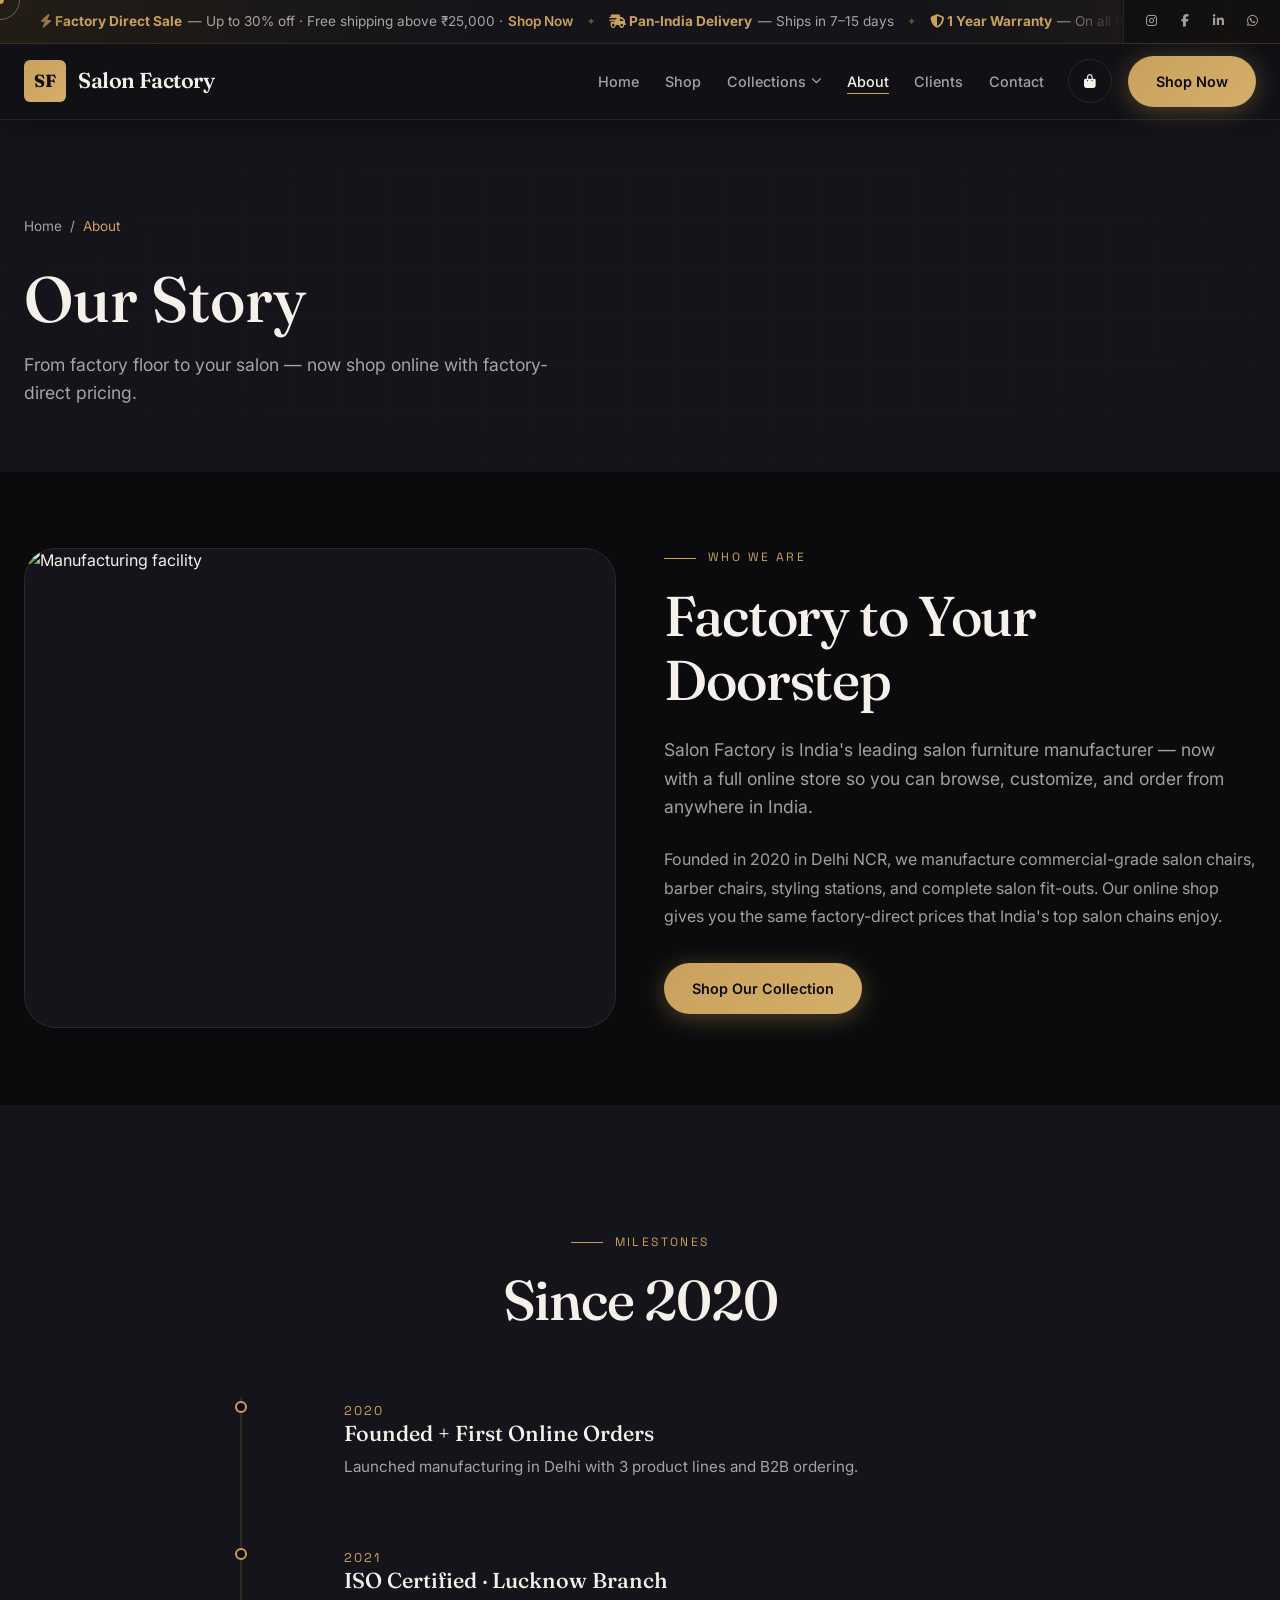
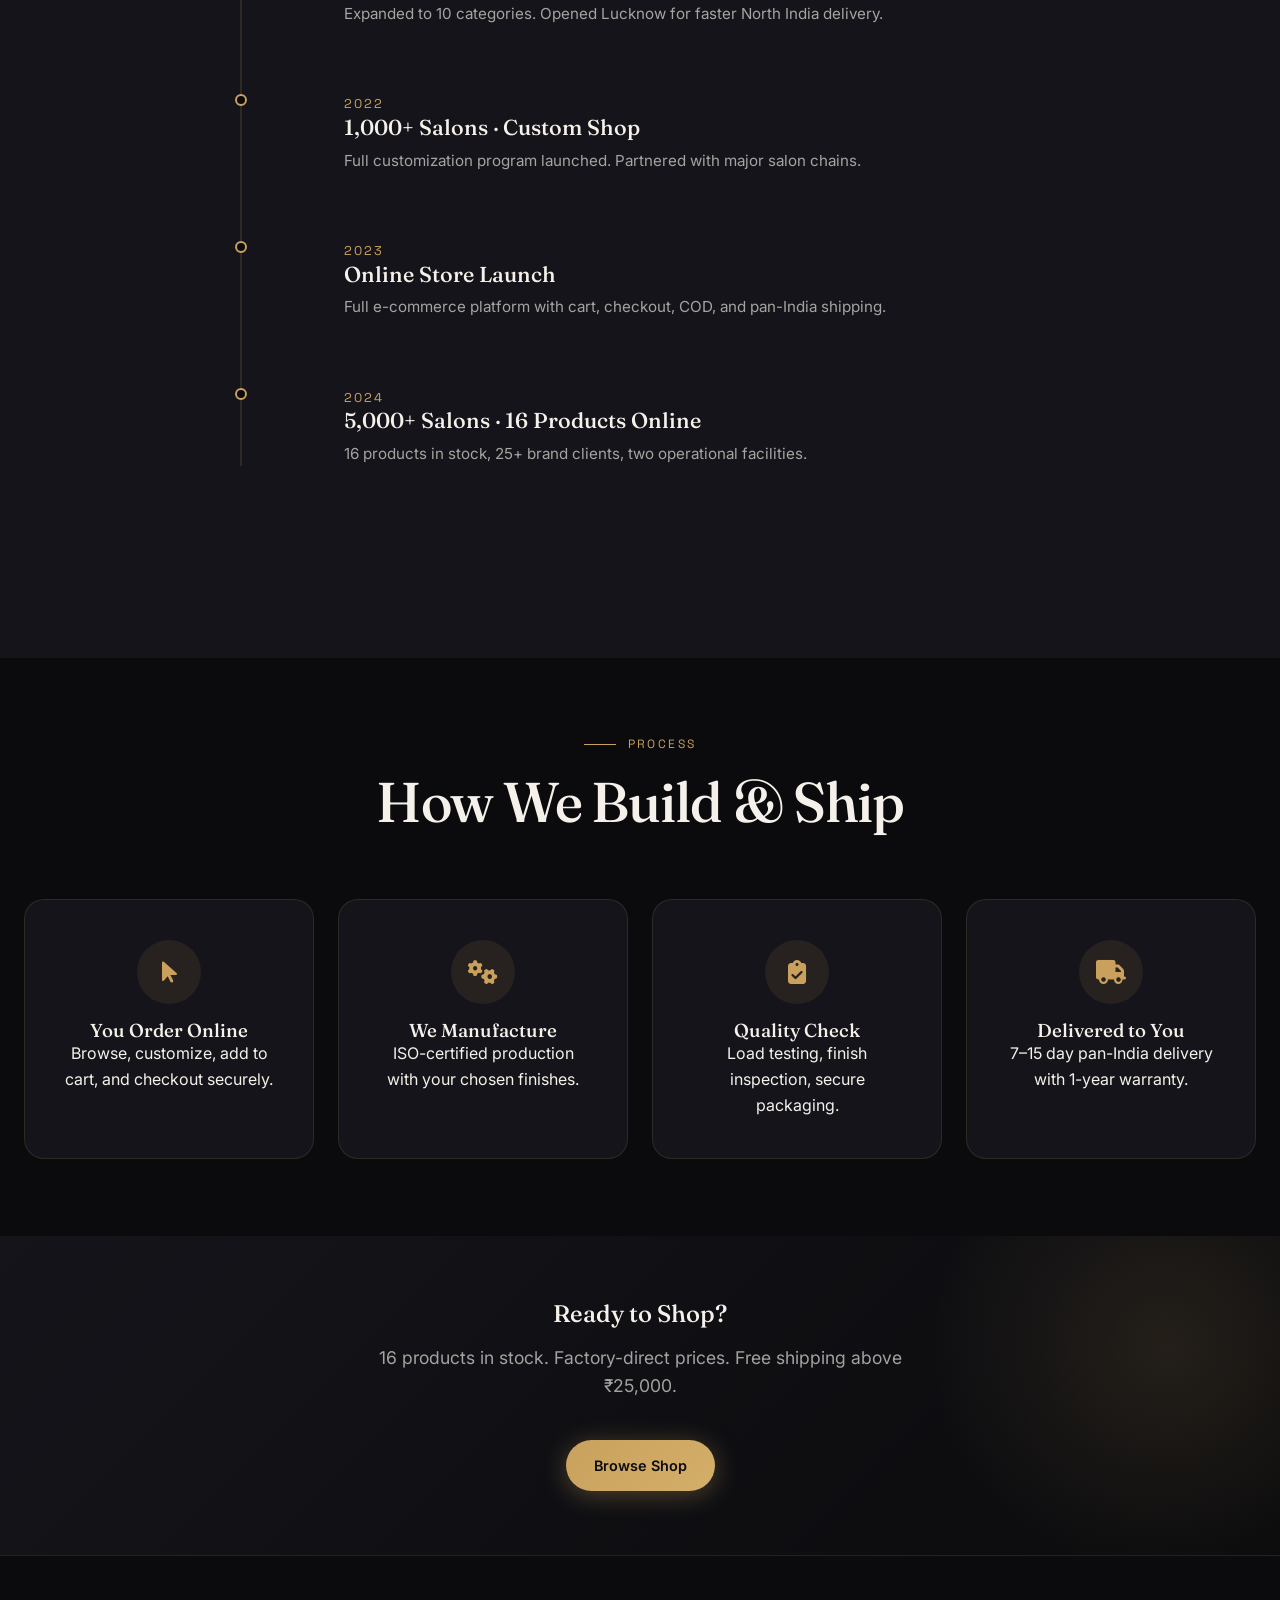
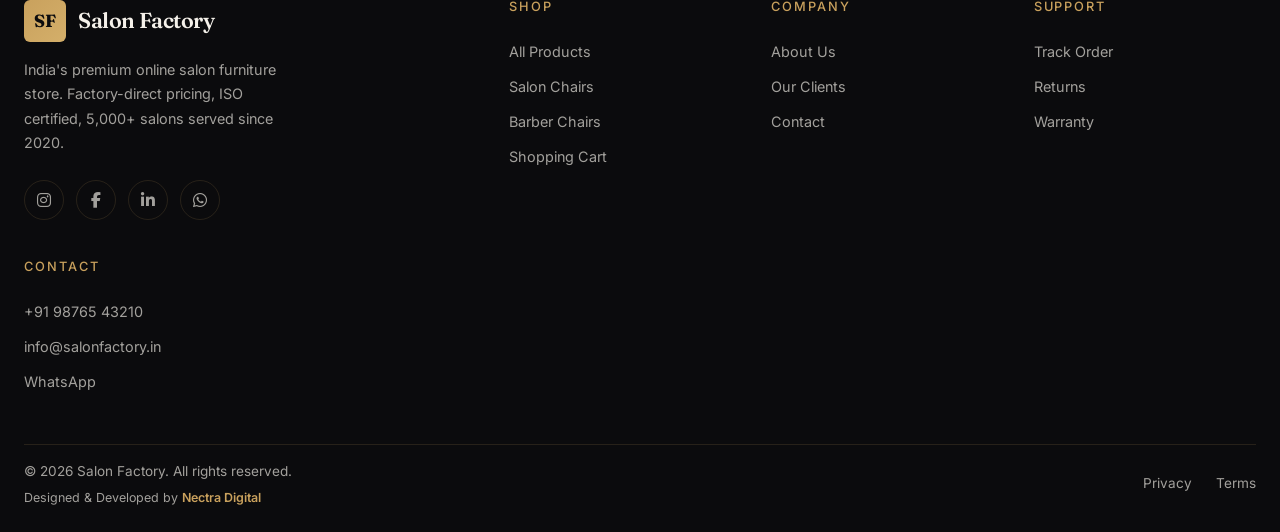
==== about.html @ 467cadd0 "Add Home link to desktop header navigation on all pages. Place Home before Shop in the main nav with" ====
<!DOCTYPE html>
<html lang="en">
<head>
  <meta charset="UTF-8">
  <meta name="viewport" content="width=device-width, initial-scale=1.0">
  <title>About Us | Salon Factory</title>
  <link rel="preconnect" href="https://fonts.googleapis.com">
  <link rel="preconnect" href="https://fonts.gstatic.com" crossorigin>
  <link href="https://fonts.googleapis.com/css2?family=Fraunces:ital,opsz,wght@0,9..144,400;0,9..144,600;0,9..144,700;1,9..144,400&family=Inter:wght@400;500;600&family=Space+Grotesk:wght@500;600&display=swap" rel="stylesheet">
  <link rel="stylesheet" href="https://cdnjs.cloudflare.com/ajax/libs/font-awesome/6.5.1/css/all.min.css">
  <style>html,body{background:#0B0B0D;color:#F5F1EA}@media(max-width:768px){.shop-hero-banner{display:none!important}:root{--banner-height:0px}}</style>
  <link rel="stylesheet" href="styles.css">
</head>
<body>

  <div class="shop-hero-banner">
    <div class="banner-marquee">
      <div class="banner-marquee-track">
        <span class="banner-marquee-content">
          <strong><i class="fas fa-bolt"></i> Factory Direct Sale</strong> — Up to 30% off · Free shipping above ₹25,000 · <a href="collections.html">Shop Now</a>
          <span class="banner-marquee-sep">✦</span>
          <strong><i class="fas fa-truck-fast"></i> Pan-India Delivery</strong> — Ships in 7–15 days
          <span class="banner-marquee-sep">✦</span>
          <strong><i class="fas fa-shield-halved"></i> 1 Year Warranty</strong> — On all furniture
          <span class="banner-marquee-sep">✦</span>
          <strong><i class="fas fa-file-invoice"></i> GST Invoice</strong> — Included on every order
        </span>
        <span class="banner-marquee-content" aria-hidden="true">
          <strong><i class="fas fa-bolt"></i> Factory Direct Sale</strong> — Up to 30% off · Free shipping above ₹25,000 · <a href="collections.html">Shop Now</a>
          <span class="banner-marquee-sep">✦</span>
          <strong><i class="fas fa-truck-fast"></i> Pan-India Delivery</strong> — Ships in 7–15 days
          <span class="banner-marquee-sep">✦</span>
          <strong><i class="fas fa-shield-halved"></i> 1 Year Warranty</strong> — On all furniture
          <span class="banner-marquee-sep">✦</span>
          <strong><i class="fas fa-file-invoice"></i> GST Invoice</strong> — Included on every order
        </span>
      </div>
    </div>
    <div class="banner-social">
      <a href="#" aria-label="Instagram"><i class="fab fa-instagram"></i></a>
      <a href="#" aria-label="Facebook"><i class="fab fa-facebook-f"></i></a>
      <a href="#" aria-label="LinkedIn"><i class="fab fa-linkedin-in"></i></a>
      <a href="https://wa.me/919876543210" target="_blank" rel="noopener noreferrer" aria-label="WhatsApp"><i class="fab fa-whatsapp"></i></a>
    </div>
  </div>

  <header class="site-header site-header--solid">
    <div class="header-inner">
      <a href="index.html" class="logo"><span class="logo-icon">SF</span> Salon Factory</a>
      <nav class="nav-desktop">
        <ul class="nav-links">
          <li><a href="index.html">Home</a></li>
          <li><a href="collections.html">Shop</a></li>
          <li class="nav-item-mega">
            <a href="collections.html">Collections <i class="fas fa-chevron-down" style="font-size:0.65rem"></i></a>
            <div class="mega-menu"><div class="mega-grid" id="mega-menu-grid"></div></div>
          </li>
          <li><a href="about.html" class="active">About</a></li>
          <li><a href="our-clients.html">Clients</a></li>
          <li><a href="contact.html">Contact</a></li>
        </ul>
        <div class="header-actions">
          <button class="cart-trigger" aria-label="Cart"><i class="fas fa-shopping-bag"></i><span class="cart-count">0</span></button>
          <a href="collections.html" class="btn btn-primary btn-magnetic">Shop Now</a>
        </div>
      </nav>
      <button class="menu-toggle" aria-label="Menu"><span></span><span></span><span></span></button>
    </div>
  </header>

  <nav class="mobile-menu">
    <a href="index.html">Home</a>
    <a href="collections.html">Shop</a>
    <a href="about.html">About</a>
    <a href="our-clients.html">Clients</a>
    <a href="cart.html">Cart</a>
    <a href="contact.html">Contact</a>
  </nav>

  <main>
    <section class="page-hero">
      <div class="blueprint-grid"></div>
      <div class="container page-hero-content">
        <nav class="breadcrumb"><a href="index.html">Home</a> / <span>About</span></nav>
        <h1>Our Story</h1>
        <p class="section-subtitle">From factory floor to your salon — now shop online with factory-direct pricing.</p>
      </div>
    </section>

    <section class="usp-section">
      <div class="container">
        <div class="usp-split">
          <div class="usp-image reveal">
            <img src="https://images.unsplash.com/photo-1581091226825-a6a2a5aee158?w=800&h=900&fit=crop&q=85" alt="Manufacturing facility" loading="lazy">
          </div>
          <div class="reveal">
            <p class="section-label">Who We Are</p>
            <h2 class="section-title">Factory to Your Doorstep</h2>
            <p class="section-subtitle" style="margin-bottom:var(--space-md)">Salon Factory is India's leading salon furniture manufacturer — now with a full online store so you can browse, customize, and order from anywhere in India.</p>
            <p style="color:var(--text-secondary);margin-bottom:var(--space-sm);line-height:1.8">Founded in 2020 in Delhi NCR, we manufacture commercial-grade salon chairs, barber chairs, styling stations, and complete salon fit-outs. Our online shop gives you the same factory-direct prices that India's top salon chains enjoy.</p>
            <a href="collections.html" class="btn btn-primary btn-magnetic" style="margin-top:1rem">Shop Our Collection</a>
          </div>
        </div>
      </div>
    </section>

    <section class="timeline-section" style="background:var(--bg-charcoal)">
      <div class="container">
        <div class="reveal" style="text-align:center">
          <p class="section-label" style="justify-content:center">Milestones</p>
          <h2 class="section-title">Since 2020</h2>
        </div>
        <div class="timeline">
          <div class="timeline-progress"></div>
          <div class="timeline-item"><div class="timeline-dot"></div><span class="timeline-year">2020</span><h3>Founded + First Online Orders</h3><p>Launched manufacturing in Delhi with 3 product lines and B2B ordering.</p></div>
          <div class="timeline-item"><div class="timeline-dot"></div><span class="timeline-year">2021</span><h3>ISO Certified · Lucknow Branch</h3><p>Expanded to 10 categories. Opened Lucknow for faster North India delivery.</p></div>
          <div class="timeline-item"><div class="timeline-dot"></div><span class="timeline-year">2022</span><h3>1,000+ Salons · Custom Shop</h3><p>Full customization program launched. Partnered with major salon chains.</p></div>
          <div class="timeline-item"><div class="timeline-dot"></div><span class="timeline-year">2023</span><h3>Online Store Launch</h3><p>Full e-commerce platform with cart, checkout, COD, and pan-India shipping.</p></div>
          <div class="timeline-item"><div class="timeline-dot"></div><span class="timeline-year">2024</span><h3>5,000+ Salons · 16 Products Online</h3><p>16 products in stock, 25+ brand clients, two operational facilities.</p></div>
        </div>
      </div>
    </section>

    <section class="categories-section">
      <div class="container">
        <div class="reveal" style="text-align:center">
          <p class="section-label" style="justify-content:center">Process</p>
          <h2 class="section-title">How We Build & Ship</h2>
        </div>
        <div class="process-grid reveal-stagger">
          <div class="process-step"><div class="process-icon"><i class="fas fa-mouse-pointer"></i></div><h3>You Order Online</h3><p>Browse, customize, add to cart, and checkout securely.</p></div>
          <div class="process-step"><div class="process-icon"><i class="fas fa-cogs"></i></div><h3>We Manufacture</h3><p>ISO-certified production with your chosen finishes.</p></div>
          <div class="process-step"><div class="process-icon"><i class="fas fa-clipboard-check"></i></div><h3>Quality Check</h3><p>Load testing, finish inspection, secure packaging.</p></div>
          <div class="process-step"><div class="process-icon"><i class="fas fa-truck"></i></div><h3>Delivered to You</h3><p>7–15 day pan-India delivery with 1-year warranty.</p></div>
        </div>
      </div>
    </section>

    <section class="stats-band">
      <div class="container reveal" style="text-align:center">
        <h2>Ready to Shop?</h2>
        <p class="section-subtitle" style="margin:var(--space-sm) auto var(--space-lg)">16 products in stock. Factory-direct prices. Free shipping above ₹25,000.</p>
        <a href="collections.html" class="btn btn-primary btn-magnetic btn-ripple">Browse Shop</a>
      </div>
    </section>
  </main>

  <footer class="site-footer">
    <div class="container">
      <div class="footer-grid">
        <div class="footer-brand">
          <a href="index.html" class="logo"><span class="logo-icon">SF</span> Salon Factory</a>
          <p>India's premium online salon furniture store. Factory-direct pricing, ISO certified, 5,000+ salons served since 2020.</p>
          <div class="social-links">
            <a href="#" class="social-link"><i class="fab fa-instagram"></i></a>
            <a href="#" class="social-link"><i class="fab fa-facebook-f"></i></a>
            <a href="#" class="social-link"><i class="fab fa-linkedin-in"></i></a>
            <a href="https://wa.me/919876543210" class="social-link"><i class="fab fa-whatsapp"></i></a>
          </div>
        </div>
        <div class="footer-col"><h4>Shop</h4><ul><li><a href="collections.html">All Products</a></li><li><a href="collections.html">Salon Chairs</a></li><li><a href="collections.html">Barber Chairs</a></li><li><a href="cart.html">Shopping Cart</a></li></ul></div>
        <div class="footer-col"><h4>Company</h4><ul><li><a href="about.html">About Us</a></li><li><a href="our-clients.html">Our Clients</a></li><li><a href="contact.html">Contact</a></li></ul></div>
        <div class="footer-col"><h4>Support</h4><ul><li><a href="contact.html">Track Order</a></li><li><a href="#">Returns</a></li><li><a href="#">Warranty</a></li></ul></div>
        <div class="footer-col"><h4>Contact</h4><ul><li><a href="tel:+919876543210">+91 98765 43210</a></li><li><a href="mailto:info@salonfactory.in">info@salonfactory.in</a></li><li><a href="https://wa.me/919876543210">WhatsApp</a></li></ul></div>
      </div>
      <div class="footer-bottom">
        <div class="footer-bottom-left">
          <span>© 2026 Salon Factory. All rights reserved.</span>
          <span class="footer-credit">Designed &amp; Developed by <a href="https://nectradigital.com" target="_blank" rel="noopener noreferrer">Nectra Digital</a></span>
        </div>
        <div class="footer-bottom-links"><a href="#">Privacy</a><a href="#">Terms</a></div>
      </div>
    </div>
  </footer>

  <script src="products.js" defer></script>
  <script src="script.js" defer></script>
</body>
</html>
---- styles.css ----
/* ============================================
   SALON FACTORY — Industrial Luxury Redesign
   Design Tokens & Global Styles
   ============================================ */

:root {
  /* Colors */
  --bg-deep: #0B0B0D;
  --bg-charcoal: #14141A;
  --bg-elevated: #1C1C24;
  --gold: #C9A15D;
  --gold-light: #D4AF6A;
  --gold-glow: rgba(201, 161, 93, 0.35);
  --rose-gold: #B8876A;
  --sage: #8A9A7B;
  --bone: #F5F1EA;
  --bone-muted: #E8E2D8;
  --text-primary: #F5F1EA;
  --text-secondary: rgba(245, 241, 234, 0.65);
  --text-dark: #1A1A1F;
  --border-subtle: rgba(201, 161, 93, 0.15);
  --glass: rgba(20, 20, 26, 0.72);
  --glass-border: rgba(255, 255, 255, 0.08);

  /* Typography */
  --font-display: 'Fraunces', Georgia, serif;
  --font-body: 'Inter', system-ui, sans-serif;
  --font-accent: 'Space Grotesk', sans-serif;

  /* Spacing */
  --space-xs: 0.5rem;
  --space-sm: 1rem;
  --space-md: 1.5rem;
  --space-lg: 2.5rem;
  --space-xl: 4rem;
  --space-2xl: 6rem;
  --space-3xl: 8rem;

  /* Layout */
  --container-max: 1400px;
  --banner-height: 44px;
  --header-height: 76px;
  --site-top: calc(var(--banner-height) + var(--header-height));
  --radius-sm: 6px;
  --radius-md: 12px;
  --radius-lg: 20px;
  --radius-xl: 32px;

  /* Transitions */
  --ease-out-expo: cubic-bezier(0.16, 1, 0.3, 1);
  --ease-smooth: cubic-bezier(0.4, 0, 0.2, 1);
  --duration-fast: 0.25s;
  --duration-normal: 0.45s;
  --duration-slow: 0.8s;
}

/* Reset & Base */
*, *::before, *::after { box-sizing: border-box; margin: 0; padding: 0; }
html {
  scroll-behavior: smooth;
  font-size: 16px;
  background: var(--bg-deep);
}
body {
  font-family: var(--font-body);
  background: var(--bg-deep);
  color: var(--text-primary);
  line-height: 1.6;
  overflow-x: hidden;
  cursor: none;
  padding-top: var(--site-top);
  opacity: 1;
  transition: padding-top 0.4s var(--ease-out-expo);
}
body.banner-hidden {
  --site-top: var(--header-height);
}
body.menu-open { overflow: hidden; }

img { max-width: 100%; height: auto; display: block; }
a, button, .btn { touch-action: manipulation; -webkit-tap-highlight-color: transparent; }
a { color: inherit; text-decoration: none; }
button { font-family: inherit; cursor: none; border: none; background: none; }
ul { list-style: none; }
h1, h2, h3, h4, h5, h6 { font-family: var(--font-display); font-weight: 500; line-height: 1.15; }

.container {
  width: 100%;
  max-width: var(--container-max);
  margin: 0 auto;
  padding: 0 var(--space-md);
}

.section-label {
  font-family: var(--font-accent);
  font-size: 0.75rem;
  letter-spacing: 0.2em;
  text-transform: uppercase;
  color: var(--gold);
  margin-bottom: var(--space-sm);
  display: flex;
  align-items: center;
  gap: 0.75rem;
}
.section-label::before {
  content: '';
  width: 32px;
  height: 1px;
  background: var(--gold);
}

.section-title {
  font-size: clamp(2rem, 5vw, 3.5rem);
  letter-spacing: -0.02em;
  margin-bottom: var(--space-md);
}

.section-subtitle {
  color: var(--text-secondary);
  font-size: 1.1rem;
  max-width: 560px;
}

/* Custom Cursor */
.cursor-dot, .cursor-ring {
  position: fixed;
  top: 0; left: 0;
  pointer-events: none;
  z-index: 10000;
  border-radius: 50%;
  transform: translate(-50%, -50%);
  will-change: transform;
}
.cursor-dot {
  width: 8px; height: 8px;
  background: var(--gold);
  z-index: 10001;
}
.cursor-ring {
  width: 40px; height: 40px;
  border: 1.5px solid rgba(201, 161, 93, 0.5);
  transition: width 0.3s var(--ease-out-expo), height 0.3s var(--ease-out-expo), border-color 0.3s;
}
.cursor-ring.hover { width: 64px; height: 64px; border-color: var(--gold); }
.cursor-ring.click { width: 28px; height: 28px; }

/* Blueprint Grid Overlay */
.blueprint-grid {
  position: absolute;
  inset: 0;
  background-image:
    linear-gradient(rgba(201, 161, 93, 0.04) 1px, transparent 1px),
    linear-gradient(90deg, rgba(201, 161, 93, 0.04) 1px, transparent 1px);
  background-size: 48px 48px;
  pointer-events: none;
  mask-image: radial-gradient(ellipse 80% 70% at 50% 50%, black 20%, transparent 80%);
}

/* ============================================
   HEADER / NAVIGATION
   ============================================ */
.site-header {
  position: fixed;
  top: var(--banner-height);
  left: 0; right: 0;
  z-index: 1000;
  height: var(--header-height);
  display: flex;
  align-items: center;
  transition: top 0.4s var(--ease-out-expo), background 0.5s var(--ease-smooth), backdrop-filter 0.5s, box-shadow 0.5s;
}
body.banner-hidden .site-header {
  top: 0;
}
.site-header.scrolled,
.site-header--solid {
  background: var(--glass);
  backdrop-filter: blur(20px);
  -webkit-backdrop-filter: blur(20px);
  border-bottom: 1px solid var(--glass-border);
  box-shadow: 0 8px 32px rgba(0, 0, 0, 0.3);
}
.site-header:not(.site-header--solid):not(.scrolled) {
  background: linear-gradient(to bottom, rgba(11,11,13,0.55), transparent);
}
.header-inner {
  display: flex;
  align-items: center;
  justify-content: space-between;
  width: 100%;
  max-width: var(--container-max);
  margin: 0 auto;
  padding: 0 var(--space-md);
}

.logo {
  display: flex;
  align-items: center;
  gap: 0.75rem;
  font-family: var(--font-display);
  font-size: 1.35rem;
  font-weight: 600;
  letter-spacing: -0.02em;
}
.logo-icon {
  width: 42px; height: 42px;
  background: linear-gradient(135deg, var(--gold), var(--gold-light));
  border-radius: var(--radius-sm);
  display: flex;
  align-items: center;
  justify-content: center;
  font-size: 1.1rem;
  color: var(--bg-deep);
  font-weight: 700;
}

.nav-desktop { display: flex; align-items: center; gap: var(--space-md); flex-shrink: 0; }
.nav-links { display: flex; gap: clamp(0.75rem, 2vw, 1.75rem); align-items: center; flex-wrap: nowrap; }
.nav-links a {
  font-size: 0.9rem;
  font-weight: 500;
  color: var(--text-secondary);
  transition: color var(--duration-fast);
  position: relative;
}
.nav-links a::after {
  content: '';
  position: absolute;
  bottom: -4px; left: 0;
  width: 0; height: 1px;
  background: var(--gold);
  transition: width var(--duration-normal) var(--ease-out-expo);
}
.nav-links a:hover, .nav-links a.active { color: var(--text-primary); }
.nav-links a:hover::after, .nav-links a.active::after { width: 100%; }

/* Mega Menu */
.nav-item-mega { position: relative; }
.nav-item-mega > a { display: flex; align-items: center; gap: 0.35rem; }
.nav-item-mega > a svg { transition: transform 0.3s; }
.nav-item-mega:hover > a svg { transform: rotate(180deg); }

.mega-menu {
  position: absolute;
  top: calc(100% + 12px);
  left: 50%;
  transform: translateX(-50%) translateY(10px);
  width: 720px;
  background: var(--glass);
  backdrop-filter: blur(24px);
  border: 1px solid var(--glass-border);
  border-radius: var(--radius-lg);
  padding: var(--space-lg);
  opacity: 0;
  visibility: hidden;
  transition: opacity 0.35s, transform 0.35s var(--ease-out-expo), visibility 0.35s;
  box-shadow: 0 24px 64px rgba(0, 0, 0, 0.5);
}
.nav-item-mega:hover .mega-menu {
  opacity: 1;
  visibility: visible;
  transform: translateX(-50%) translateY(0);
}
.mega-grid {
  display: grid;
  grid-template-columns: repeat(4, 1fr);
  gap: var(--space-sm);
}
.mega-item {
  display: flex;
  flex-direction: column;
  align-items: center;
  gap: 0.5rem;
  padding: var(--space-sm);
  border-radius: var(--radius-md);
  transition: background 0.3s, transform 0.3s var(--ease-out-expo);
  text-align: center;
}
.mega-item:hover { background: rgba(201, 161, 93, 0.08); transform: translateY(-2px); }
.mega-item img {
  width: 56px; height: 56px;
  border-radius: var(--radius-sm);
  object-fit: cover;
}
.mega-item span {
  font-size: 0.75rem;
  color: var(--text-secondary);
  transition: color 0.3s;
}
.mega-item:hover span { color: var(--gold); }

/* Buttons */
.btn {
  display: inline-flex;
  align-items: center;
  justify-content: center;
  gap: 0.5rem;
  padding: 0.875rem 1.75rem;
  font-size: 0.9rem;
  font-weight: 600;
  border-radius: 100px;
  transition: transform 0.3s var(--ease-out-expo), box-shadow 0.3s, background 0.3s, color 0.3s, border-color 0.3s;
  position: relative;
  overflow: hidden;
}
.btn-primary {
  background: linear-gradient(135deg, var(--gold), var(--gold-light));
  color: var(--bg-deep);
  box-shadow: 0 4px 24px var(--gold-glow);
}
.btn-primary:hover {
  box-shadow: 0 8px 32px var(--gold-glow);
  transform: translateY(-2px);
}
.btn-outline {
  background: transparent;
  border: 1.5px solid rgba(245, 241, 234, 0.3);
  color: var(--text-primary);
  backdrop-filter: blur(8px);
}
.btn-outline:hover {
  border-color: var(--gold);
  color: var(--gold);
}
.btn-ghost {
  background: transparent;
  color: var(--gold);
  padding: 0.5rem 0;
  border-bottom: 1px solid transparent;
}
.btn-ghost:hover { border-bottom-color: var(--gold); }
.btn-ripple::after {
  content: '';
  position: absolute;
  inset: 0;
  background: radial-gradient(circle, rgba(255,255,255,0.4) 0%, transparent 70%);
  transform: scale(0);
  opacity: 0;
  border-radius: inherit;
}
.btn-ripple.rippling::after {
  animation: ripple 0.6s var(--ease-out-expo);
}
@keyframes ripple {
  0% { transform: scale(0); opacity: 1; }
  100% { transform: scale(2.5); opacity: 0; }
}

/* Mobile Menu Toggle */
.menu-toggle {
  display: none;
  flex-direction: column;
  gap: 6px;
  width: 32px;
  padding: 4px 0;
  z-index: 1004;
}
.menu-toggle span {
  display: block;
  height: 2px;
  background: var(--text-primary);
  transition: transform 0.4s var(--ease-out-expo), opacity 0.3s;
  transform-origin: center;
}
.menu-toggle.active span:nth-child(1) { transform: translateY(8px) rotate(45deg); }
.menu-toggle.active span:nth-child(2) { opacity: 0; transform: scaleX(0); }
.menu-toggle.active span:nth-child(3) { transform: translateY(-8px) rotate(-45deg); }

.mobile-menu {
  position: fixed;
  inset: 0;
  background: var(--bg-deep);
  z-index: 1003;
  display: flex;
  flex-direction: column;
  justify-content: center;
  align-items: center;
  gap: var(--space-md);
  opacity: 0;
  visibility: hidden;
  transition: opacity 0.5s, visibility 0.5s;
}
.mobile-menu.open { opacity: 1; visibility: visible; }
.mobile-menu a {
  font-family: var(--font-display);
  font-size: 2rem;
  opacity: 0;
  transform: translateY(30px);
  transition: color 0.3s;
}
.mobile-menu.open a { animation: menuReveal 0.6s var(--ease-out-expo) forwards; }
.mobile-menu.open a:nth-child(1) { animation-delay: 0.1s; }
.mobile-menu.open a:nth-child(2) { animation-delay: 0.15s; }
.mobile-menu.open a:nth-child(3) { animation-delay: 0.2s; }
.mobile-menu.open a:nth-child(4) { animation-delay: 0.25s; }
.mobile-menu.open a:nth-child(5) { animation-delay: 0.3s; }
.mobile-menu.open a:nth-child(6) { animation-delay: 0.35s; }
.mobile-menu a:hover { color: var(--gold); }
@keyframes menuReveal {
  to { opacity: 1; transform: translateY(0); }
}

/* ============================================
   HERO SECTION
   ============================================ */
.hero {
  position: relative;
  min-height: calc(100vh - var(--site-top));
  display: flex;
  align-items: center;
  overflow: hidden;
  background: var(--bg-deep);
}
.hero-bg {
  position: absolute;
  inset: 0;
  z-index: 0;
  background:
    url('https://images.unsplash.com/photo-1633681926022-84c23e8cb04d?auto=format&fit=crop&w=1920&q=80') center center / cover no-repeat,
    linear-gradient(145deg, #1a1a22 0%, #0b0b0d 55%, #14141a 100%);
}
.hero-bg img {
  width: 100%;
  height: 100%;
  object-fit: cover;
  object-position: center right;
  transform: scale(1.02);
  will-change: transform;
  min-height: 100%;
}
.hero .blueprint-grid { z-index: 1; }
.hero-vignette {
  position: absolute;
  inset: 0;
  background:
    linear-gradient(105deg, rgba(11,11,13,0.92) 0%, rgba(11,11,13,0.75) 42%, rgba(11,11,13,0.35) 68%, rgba(11,11,13,0.55) 100%),
    linear-gradient(to bottom, rgba(11,11,13,0.2) 0%, rgba(11,11,13,0.85) 100%);
  z-index: 2;
  pointer-events: none;
}
.hero-inner {
  position: relative;
  z-index: 3;
  width: 100%;
  max-width: var(--container-max);
  margin: 0 auto;
  padding: var(--space-lg) var(--space-md);
  display: grid;
  grid-template-columns: 1.05fr 0.95fr;
  gap: clamp(1.5rem, 4vw, 4rem);
  align-items: center;
}
.hero-content {
  position: relative;
  z-index: 2;
  width: 100%;
  padding: 0;
}
.hero-visual {
  position: relative;
  display: flex;
  justify-content: center;
  align-items: center;
}
.hero-visual-frame {
  position: relative;
  width: 100%;
  max-width: 520px;
  border-radius: var(--radius-xl);
  overflow: hidden;
  border: 1px solid var(--glass-border);
  box-shadow: 0 32px 80px rgba(0, 0, 0, 0.55), 0 0 0 1px rgba(201, 161, 93, 0.1);
  aspect-ratio: 4/5;
  background: var(--bg-charcoal);
}
.hero-visual-frame img {
  width: 100%;
  height: 100%;
  object-fit: cover;
  display: block;
}
.hero-float-badge {
  position: absolute;
  bottom: 20px;
  left: 20px;
  right: 20px;
  padding: 1rem 1.25rem;
  background: var(--glass);
  backdrop-filter: blur(16px);
  border: 1px solid var(--glass-border);
  border-radius: var(--radius-md);
  display: flex;
  align-items: center;
  gap: 1rem;
}
.hero-float-badge img {
  width: 56px;
  height: 56px;
  border-radius: var(--radius-sm);
  object-fit: cover;
  flex-shrink: 0;
}
.hero-float-badge strong { display: block; font-size: 0.95rem; margin-bottom: 0.15rem; }
.hero-float-badge span { font-size: 0.8rem; color: var(--gold); font-weight: 600; }
.hero-stat-pill {
  position: absolute;
  top: -12px;
  right: -12px;
  background: linear-gradient(135deg, var(--gold), var(--gold-light));
  color: var(--bg-deep);
  padding: 0.65rem 1rem;
  border-radius: 100px;
  font-size: 0.75rem;
  font-weight: 700;
  letter-spacing: 0.05em;
  box-shadow: 0 8px 24px var(--gold-glow);
  z-index: 2;
}
.hero-eyebrow {
  font-family: var(--font-accent);
  font-size: 0.8rem;
  letter-spacing: 0.25em;
  text-transform: uppercase;
  color: var(--gold);
  margin-bottom: var(--space-md);
  overflow: hidden;
}
.hero-eyebrow span { display: inline-block; }
.hero-title {
  font-size: clamp(2.8rem, 7vw, 5.5rem);
  letter-spacing: -0.03em;
  margin-bottom: var(--space-md);
  max-width: 900px;
}
.hero-title .gold { color: var(--gold); font-style: italic; }
.hero-title .line-wrap { overflow: visible; display: block; }
.hero-title .line-inner { display: inline-block; }
.hero-subtitle {
  font-size: clamp(1rem, 2vw, 1.25rem);
  color: var(--text-secondary);
  max-width: 520px;
  margin-bottom: var(--space-lg);
  line-height: 1.7;
}
.hero-ctas { display: flex; flex-wrap: wrap; gap: var(--space-sm); margin-bottom: var(--space-xl); }

.trust-pills {
  display: flex;
  flex-wrap: wrap;
  gap: var(--space-sm);
}
.trust-pill {
  display: flex;
  align-items: center;
  gap: 0.5rem;
  padding: 0.6rem 1.2rem;
  background: var(--glass);
  border: 1px solid var(--glass-border);
  border-radius: 100px;
  font-size: 0.8rem;
  backdrop-filter: blur(12px);
  animation: float 4s ease-in-out infinite;
}
.trust-pill:nth-child(2) { animation-delay: 1s; }
.trust-pill:nth-child(3) { animation-delay: 2s; }
.trust-pill i { color: var(--gold); }
@keyframes float {
  0%, 100% { transform: translateY(0); }
  50% { transform: translateY(-6px); }
}

.scroll-indicator {
  position: absolute;
  bottom: var(--space-lg);
  left: 50%;
  transform: translateX(-50%);
  z-index: 2;
  display: flex;
  flex-direction: column;
  align-items: center;
  gap: 0.5rem;
  color: var(--text-secondary);
  font-size: 0.7rem;
  letter-spacing: 0.15em;
  text-transform: uppercase;
}
.scroll-mouse {
  width: 24px; height: 38px;
  border: 2px solid rgba(245, 241, 234, 0.3);
  border-radius: 12px;
  position: relative;
}
.scroll-mouse::after {
  content: '';
  position: absolute;
  top: 8px; left: 50%;
  transform: translateX(-50%);
  width: 4px; height: 8px;
  background: var(--gold);
  border-radius: 2px;
  animation: scrollWheel 2s ease-in-out infinite;
}
@keyframes scrollWheel {
  0%, 100% { opacity: 1; transform: translateX(-50%) translateY(0); }
  50% { opacity: 0.3; transform: translateX(-50%) translateY(10px); }
}

/* ============================================
   TRUST STRIP
   ============================================ */
.trust-strip {
  padding: clamp(2rem, 4vw, 3rem) 0;
  background: var(--bg-charcoal);
  border-top: 1px solid var(--border-subtle);
  border-bottom: 1px solid var(--border-subtle);
  position: relative;
  z-index: 5;
}
.trust-strip-item {
  text-align: center;
  padding: var(--space-md);
  transition: transform 0.4s var(--ease-out-expo);
  opacity: 1;
  transform: none;
}
.trust-strip-grid {
  display: grid;
  grid-template-columns: repeat(4, 1fr);
  gap: var(--space-lg);
}
.trust-strip-item:hover { transform: translateY(-4px); }
.trust-strip-icon {
  width: 56px; height: 56px;
  margin: 0 auto var(--space-sm);
  display: flex;
  align-items: center;
  justify-content: center;
  background: rgba(201, 161, 93, 0.1);
  border-radius: 50%;
  font-size: 1.4rem;
  color: var(--gold);
  transition: transform 0.5s var(--ease-out-expo), background 0.3s;
}
.trust-strip-item:hover .trust-strip-icon {
  transform: scale(1.15) rotate(8deg);
  background: rgba(201, 161, 93, 0.2);
}
.trust-strip-item h4 {
  font-family: var(--font-body);
  font-size: 1rem;
  font-weight: 600;
  margin-bottom: 0.35rem;
}
.trust-strip-item p {
  font-size: 0.85rem;
  color: var(--text-secondary);
}

/* ============================================
   MARQUEE
   ============================================ */
.marquee-section {
  padding: clamp(2.5rem, 5vw, 4rem) 0;
  overflow: hidden;
  background: var(--bg-deep);
}
.marquee-header { text-align: center; margin-bottom: var(--space-lg); }
.marquee-track-wrapper {
  position: relative;
  mask-image: linear-gradient(to right, transparent, black 10%, black 90%, transparent);
}
.marquee-track {
  display: flex;
  gap: var(--space-xl);
  width: max-content;
  animation: marquee 30s linear infinite;
}
.marquee-track:hover { animation-play-state: paused; }
@keyframes marquee {
  0% { transform: translateX(0); }
  100% { transform: translateX(-50%); }
}
.marquee-logo {
  flex-shrink: 0;
  width: 160px;
  height: 64px;
  display: flex;
  align-items: center;
  justify-content: center;
  background: var(--bg-elevated);
  border-radius: var(--radius-md);
  border: 1px solid var(--border-subtle);
  font-family: var(--font-display);
  font-size: 0.95rem;
  color: var(--text-secondary);
  filter: grayscale(1);
  opacity: 0.7;
  transition: filter 0.4s, opacity 0.4s, transform 0.4s var(--ease-out-expo), border-color 0.4s;
}
.marquee-logo:hover {
  filter: grayscale(0);
  opacity: 1;
  border-color: var(--gold);
  transform: scale(1.05);
  color: var(--gold);
}

/* ============================================
   BENTO GRID — CATEGORIES (uniform professional grid)
   ============================================ */
.categories-section {
  padding: clamp(3rem, 6vw, 5rem) 0;
  position: relative;
  background: var(--bg-deep);
}
.section-head {
  margin-bottom: clamp(1.5rem, 3vw, 2.5rem);
}
.section-head .section-subtitle { margin-top: 0.5rem; }

.category-grid {
  display: grid;
  grid-template-columns: repeat(4, 1fr);
  gap: 1.25rem;
}
.category-card {
  position: relative;
  border-radius: var(--radius-lg);
  overflow: hidden;
  aspect-ratio: 3/4;
  border: 1px solid var(--border-subtle);
  transition: border-color 0.35s, transform 0.35s var(--ease-out-expo), box-shadow 0.35s;
  background: var(--bg-charcoal);
}
.category-card:hover {
  border-color: var(--gold);
  transform: translateY(-4px);
  box-shadow: 0 16px 40px rgba(0, 0, 0, 0.35);
}
.category-card img {
  width: 100%;
  height: 100%;
  object-fit: cover;
  transition: transform 0.6s var(--ease-out-expo);
  background: var(--bg-elevated);
}
.category-card:hover img { transform: scale(1.06); }
.category-card .bento-overlay {
  background: linear-gradient(to top, rgba(11,11,13,0.95) 0%, rgba(11,11,13,0.2) 55%, transparent 100%);
}
.category-card .bento-overlay h3 { font-size: 1.1rem; transform: none; }
.category-card:hover .bento-underline { width: 40px; }

/* Legacy bento - keep for compatibility */
.bento-grid {
  display: grid;
  grid-template-columns: repeat(4, 1fr);
  gap: 1.25rem;
  margin-top: var(--space-xl);
}
.bento-card {
  position: relative;
  border-radius: var(--radius-lg);
  overflow: hidden;
  aspect-ratio: 3/4;
  border: 1px solid var(--border-subtle);
  transition: border-color 0.35s, transform 0.35s var(--ease-out-expo);
}
.bento-card:nth-child(n) { grid-column: auto; grid-row: auto; }

.bento-card img {
  width: 100%; height: 100%;
  object-fit: cover;
  transition: transform 0.6s var(--ease-out-expo);
}
.bento-card:hover img { transform: scale(1.08); }
.bento-overlay {
  position: absolute;
  inset: 0;
  background: linear-gradient(to top, rgba(11,11,13,0.9) 0%, transparent 60%);
  display: flex;
  flex-direction: column;
  justify-content: flex-end;
  padding: var(--space-md);
}
.bento-overlay h3 {
  font-size: 1.25rem;
  transform: translateY(8px);
  transition: transform 0.4s var(--ease-out-expo);
}
.bento-card:hover .bento-overlay h3 { transform: translateY(0); }
.bento-underline {
  width: 0;
  height: 2px;
  background: var(--gold);
  margin-top: 0.5rem;
  transition: width 0.5s var(--ease-out-expo);
}
.bento-card:hover .bento-underline { width: 48px; }

/* ============================================
   PRODUCT CAROUSEL
   ============================================ */
.carousel-section {
  padding: clamp(3rem, 6vw, 5rem) 0;
  background: var(--bg-charcoal);
}
.carousel-header {
  display: flex;
  justify-content: space-between;
  align-items: flex-end;
  margin-bottom: var(--space-lg);
  flex-wrap: wrap;
  gap: var(--space-sm);
}
.carousel-nav { display: flex; gap: 0.5rem; }
.carousel-btn {
  width: 48px; height: 48px;
  border-radius: 50%;
  border: 1px solid var(--border-subtle);
  display: flex;
  align-items: center;
  justify-content: center;
  color: var(--text-primary);
  transition: background 0.3s, border-color 0.3s, transform 0.3s;
}
.carousel-btn:hover {
  background: var(--gold);
  border-color: var(--gold);
  color: var(--bg-deep);
  transform: scale(1.05);
}
.carousel-track {
  display: flex;
  gap: var(--space-md);
  overflow-x: auto;
  scroll-snap-type: x mandatory;
  scroll-behavior: smooth;
  padding-bottom: var(--space-sm);
  cursor: grab;
  -ms-overflow-style: none;
  scrollbar-width: none;
}
.carousel-track::-webkit-scrollbar { display: none; }
.carousel-track:active { cursor: grabbing; }
.product-card {
  flex: 0 0 320px;
  scroll-snap-align: start;
  background: var(--bg-elevated);
  border-radius: var(--radius-lg);
  overflow: hidden;
  border: 1px solid var(--border-subtle);
  transition: border-color 0.4s, transform 0.4s var(--ease-out-expo);
}
.product-card:hover { border-color: var(--gold); transform: translateY(-4px); }
.product-card-image {
  position: relative;
  height: 260px;
  overflow: hidden;
  background: var(--bg-deep);
}
.product-card-image img {
  width: 100%; height: 100%;
  object-fit: cover;
  background: var(--bg-elevated);
  transition: opacity 0.5s, transform 0.6s var(--ease-out-expo);
}
.product-card-image img.hover-img {
  position: absolute;
  inset: 0;
  opacity: 0;
}
.product-card:hover .product-card-image img:first-child { opacity: 0; transform: scale(1.05); }
.product-card:hover .product-card-image img.hover-img { opacity: 1; transform: scale(1.05); }
.product-card-body { padding: var(--space-md); }
.product-card-body h4 { font-size: 1.1rem; margin-bottom: 0.25rem; }
.product-card-body p { font-size: 0.85rem; color: var(--text-secondary); margin-bottom: var(--space-sm); }

/* ============================================
   USP SPLIT SECTION
   ============================================ */
.usp-section {
  padding: clamp(3rem, 6vw, 5rem) 0;
  background: var(--bg-deep);
}
.usp-split {
  display: grid;
  grid-template-columns: 1fr 1fr;
  gap: clamp(1.5rem, 4vw, 3rem);
  align-items: start;
}
.usp-image {
  position: relative;
  border-radius: var(--radius-xl);
  overflow: hidden;
  min-height: 480px;
  height: 100%;
  background: var(--bg-charcoal);
}
.usp-image img {
  width: 100%;
  height: 100%;
  min-height: 480px;
  object-fit: cover;
  display: block;
}
.usp-image::after {
  content: '';
  position: absolute;
  inset: 0;
  border: 1px solid var(--border-subtle);
  border-radius: var(--radius-xl);
  pointer-events: none;
}
.usp-items { display: flex; flex-direction: column; gap: var(--space-md); padding-top: 0; }
.usp-item {
  padding: var(--space-lg);
  background: var(--bg-charcoal);
  border-radius: var(--radius-lg);
  border: 1px solid var(--border-subtle);
  transition: border-color 0.4s, transform 0.4s var(--ease-out-expo);
}
.usp-item:hover { border-color: var(--gold); transform: translateX(8px); }
.usp-number {
  font-family: var(--font-accent);
  font-size: 0.75rem;
  color: var(--gold);
  letter-spacing: 0.15em;
  margin-bottom: var(--space-xs);
}
.usp-item h3 { font-size: 1.5rem; margin-bottom: var(--space-xs); }
.usp-item p { color: var(--text-secondary); font-size: 0.95rem; }

/* ============================================
   STATS CTA BAND
   ============================================ */
.stats-band {
  padding: clamp(2.5rem, 5vw, 4rem) 0;
  background: linear-gradient(135deg, var(--bg-charcoal) 0%, var(--bg-deep) 100%);
  position: relative;
  overflow: hidden;
}
.stats-band::before {
  content: '';
  position: absolute;
  top: -40%;
  right: -10%;
  width: min(480px, 50vw);
  height: min(480px, 50vw);
  background: radial-gradient(circle, rgba(201, 161, 93, 0.12) 0%, transparent 70%);
  pointer-events: none;
}
.stats-grid {
  display: grid;
  grid-template-columns: repeat(4, 1fr);
  gap: var(--space-md);
  margin-bottom: var(--space-lg);
  text-align: center;
  position: relative;
  z-index: 1;
}
.stat-item {
  padding: var(--space-sm) var(--space-md);
  border-right: 1px solid var(--border-subtle);
}
.stat-item:last-child { border-right: none; }
.stats-cta {
  text-align: center;
  padding-top: var(--space-sm);
  position: relative;
  z-index: 1;
}
.stats-cta h2 {
  font-size: clamp(1.75rem, 3vw, 2.5rem);
  margin-bottom: var(--space-sm);
}
.stat-item .stat-number {
  font-family: var(--font-display);
  font-size: clamp(2.5rem, 5vw, 4rem);
  color: var(--gold);
  line-height: 1;
  margin-bottom: 0.5rem;
}
.stat-item .stat-label {
  font-size: 0.9rem;
  color: var(--text-secondary);
  text-transform: uppercase;
  letter-spacing: 0.1em;
}
/* ============================================
   FAQ ACCORDION
   ============================================ */
.faq-section {
  padding: clamp(3rem, 6vw, 5rem) 0;
  background: var(--bg-charcoal);
}
.faq-list { max-width: 800px; margin: clamp(1.5rem, 3vw, 2rem) auto 0; }
.faq-item {
  border-bottom: 1px solid var(--border-subtle);
}
.faq-question {
  width: 100%;
  display: flex;
  justify-content: space-between;
  align-items: center;
  padding: var(--space-md) 0;
  font-family: var(--font-display);
  font-size: 1.15rem;
  text-align: left;
  color: var(--text-primary);
  transition: color 0.3s;
}
.faq-question:hover { color: var(--gold); }
.faq-icon {
  width: 32px; height: 32px;
  border: 1px solid var(--border-subtle);
  border-radius: 50%;
  display: flex;
  align-items: center;
  justify-content: center;
  transition: transform 0.4s var(--ease-out-expo), border-color 0.3s, background 0.3s;
  flex-shrink: 0;
  margin-left: var(--space-sm);
}
.faq-item.active .faq-icon {
  transform: rotate(45deg);
  border-color: var(--gold);
  background: rgba(201, 161, 93, 0.1);
}
.faq-answer {
  display: grid;
  grid-template-rows: 0fr;
  transition: grid-template-rows 0.5s var(--ease-out-expo);
}
.faq-item.active .faq-answer { grid-template-rows: 1fr; }
.faq-answer-inner {
  overflow: hidden;
}
.faq-answer-inner p {
  padding-bottom: var(--space-md);
  color: var(--text-secondary);
  line-height: 1.7;
}

/* ============================================
   LOCATIONS
   ============================================ */
.locations-section {
  padding: clamp(3rem, 6vw, 5rem) 0;
  background: var(--bg-deep);
}
.locations-grid {
  display: grid;
  grid-template-columns: repeat(2, 1fr);
  gap: var(--space-lg);
}
.location-map {
  height: 220px;
  background: var(--bg-elevated);
  overflow: hidden;
}
.location-map img {
  width: 100%;
  height: 100%;
  object-fit: cover;
  display: block;
}
.location-card {
  background: var(--bg-charcoal);
  border-radius: var(--radius-lg);
  overflow: hidden;
  border: 1px solid var(--border-subtle);
  transition: transform 0.4s var(--ease-out-expo), box-shadow 0.4s, border-color 0.4s;
}
.location-card:hover {
  transform: translateY(-6px);
  box-shadow: 0 20px 48px rgba(0, 0, 0, 0.3);
  border-color: var(--gold);
}
.location-map iframe { width: 100%; height: 100%; border: 0; filter: grayscale(0.8) contrast(1.1); transition: filter 0.4s; }
.location-card:hover .location-map iframe { filter: grayscale(0.3); }
.location-info { padding: var(--space-md); }
.location-info h3 { font-size: 1.25rem; margin-bottom: 0.5rem; }
.location-info p { color: var(--text-secondary); font-size: 0.9rem; margin-bottom: 0.25rem; }
.location-badge {
  display: inline-block;
  margin-top: var(--space-sm);
  padding: 0.35rem 0.75rem;
  background: rgba(201, 161, 93, 0.15);
  color: var(--gold);
  font-size: 0.75rem;
  border-radius: 100px;
  text-transform: uppercase;
  letter-spacing: 0.1em;
}

/* ============================================
   FOOTER
   ============================================ */
.site-footer {
  background: var(--bg-deep);
  border-top: 1px solid var(--border-subtle);
  padding-top: clamp(2rem, 3.5vw, 2.75rem);
}
.footer-grid {
  display: grid;
  grid-template-columns: 2fr 1fr 1fr 1fr 1.5fr;
  gap: var(--space-lg);
  padding-bottom: var(--space-lg);
}
.footer-brand p {
  color: var(--text-secondary);
  font-size: 0.9rem;
  margin: var(--space-sm) 0 var(--space-md);
  max-width: 280px;
  line-height: 1.7;
}
.footer-col h4 {
  font-family: var(--font-body);
  font-size: 0.8rem;
  text-transform: uppercase;
  letter-spacing: 0.15em;
  color: var(--gold);
  margin-bottom: var(--space-md);
}
.footer-col ul li { margin-bottom: 0.6rem; }
.footer-col a {
  font-size: 0.9rem;
  color: var(--text-secondary);
  transition: color 0.3s, padding-left 0.3s;
}
.footer-col a:hover { color: var(--text-primary); padding-left: 4px; }
.social-links { display: flex; gap: 0.75rem; }
.social-link {
  width: 40px; height: 40px;
  border-radius: 50%;
  border: 1px solid var(--border-subtle);
  display: flex;
  align-items: center;
  justify-content: center;
  color: var(--text-secondary);
  transition: background 0.4s, border-color 0.4s, color 0.4s, transform 0.3s;
  overflow: hidden;
  position: relative;
}
.social-link::before {
  content: '';
  position: absolute;
  inset: 0;
  background: var(--gold);
  transform: translateY(100%);
  transition: transform 0.4s var(--ease-out-expo);
  z-index: 0;
}
.social-link:hover::before { transform: translateY(0); }
.social-link i { position: relative; z-index: 1; transition: color 0.3s; }
.social-link:hover { border-color: var(--gold); transform: translateY(-3px); }
.social-link:hover i { color: var(--bg-deep); }

.footer-bottom {
  border-top: 1px solid var(--border-subtle);
  padding: var(--space-sm) 0 var(--space-md);
  display: flex;
  justify-content: space-between;
  align-items: center;
  flex-wrap: wrap;
  gap: var(--space-sm);
  font-size: 0.85rem;
  color: var(--text-secondary);
}
.footer-bottom-left {
  display: flex;
  flex-direction: column;
  gap: 0.3rem;
}
.footer-credit {
  font-size: 0.78rem;
  color: var(--text-secondary);
}
.footer-credit a {
  color: var(--gold);
  font-weight: 600;
  transition: color 0.3s;
}
.footer-credit a:hover { color: var(--text-primary); }
.footer-bottom-links { display: flex; gap: var(--space-md); }
.footer-bottom-links a { transition: color 0.3s; }
.footer-bottom-links a:hover { color: var(--gold); }

/* ============================================
   PAGE HERO (Inner Pages)
   ============================================ */
.page-hero {
  padding: var(--space-2xl) 0 var(--space-xl);
  background: var(--bg-charcoal);
  position: relative;
  overflow: hidden;
}
.page-hero .blueprint-grid { opacity: 0.5; }
.page-hero-content { position: relative; z-index: 1; }
.page-hero h1 { font-size: clamp(2.5rem, 5vw, 4rem); margin-bottom: var(--space-sm); }
.breadcrumb {
  display: flex;
  gap: 0.5rem;
  font-size: 0.85rem;
  color: var(--text-secondary);
  margin-bottom: var(--space-md);
}
.breadcrumb a { transition: color 0.3s; }
.breadcrumb a:hover { color: var(--gold); }
.breadcrumb span { color: var(--gold); }

/* ============================================
   COLLECTIONS / SHOP PAGE
   ============================================ */
.shop-page { background: var(--bg-deep); }

.shop-hero {
  position: relative;
  padding: clamp(2.5rem, 5vw, 4rem) 0 clamp(2rem, 4vw, 3rem);
  overflow: hidden;
  background: var(--bg-charcoal);
}
.shop-hero-bg {
  position: absolute;
  inset: 0;
  background:
    url('https://images.unsplash.com/photo-1633681926022-84c23e8cb04d?w=1920&h=600&fit=crop&auto=format&q=80') center 30% / cover no-repeat,
    linear-gradient(135deg, #14141a 0%, #0b0b0d 100%);
  opacity: 0.35;
}
.shop-hero .blueprint-grid { opacity: 0.25; z-index: 1; }
.shop-hero-vignette {
  position: absolute;
  inset: 0;
  background: linear-gradient(105deg, rgba(11,11,13,0.95) 0%, rgba(11,11,13,0.7) 50%, rgba(11,11,13,0.9) 100%);
  z-index: 1;
  pointer-events: none;
}
.shop-hero-content { position: relative; z-index: 2; }
.shop-hero-grid {
  display: grid;
  grid-template-columns: 1.4fr 1fr;
  gap: clamp(1.5rem, 4vw, 3rem);
  align-items: end;
}
.shop-hero h1 {
  font-size: clamp(2.25rem, 5vw, 3.75rem);
  margin-bottom: 0.75rem;
  letter-spacing: -0.02em;
}
.shop-hero .section-subtitle { max-width: 520px; margin-top: 0; }
.shop-hero-stats {
  display: flex;
  gap: 1rem;
  justify-content: flex-end;
}
.shop-hero-stat {
  flex: 1;
  max-width: 120px;
  padding: 1.25rem 1rem;
  background: var(--glass);
  border: 1px solid var(--glass-border);
  border-radius: var(--radius-lg);
  text-align: center;
  backdrop-filter: blur(12px);
}
.shop-hero-stat strong {
  display: block;
  font-family: var(--font-display);
  font-size: 1.75rem;
  color: var(--gold);
  line-height: 1.1;
  margin-bottom: 0.25rem;
}
.shop-hero-stat span {
  font-size: 0.7rem;
  text-transform: uppercase;
  letter-spacing: 0.12em;
  color: var(--text-secondary);
}

.filter-bar {
  position: sticky;
  top: var(--site-top);
  z-index: 100;
  background: rgba(11, 11, 13, 0.92);
  backdrop-filter: blur(20px);
  -webkit-backdrop-filter: blur(20px);
  border-bottom: 1px solid var(--border-subtle);
  padding: 0.85rem 0;
  transition: top 0.4s var(--ease-out-expo);
}
body.banner-hidden .filter-bar { top: var(--header-height); }
.filter-inner {
  display: flex;
  justify-content: space-between;
  align-items: center;
  flex-wrap: wrap;
  gap: var(--space-sm);
}
.filter-tags {
  display: flex;
  flex-wrap: nowrap;
  gap: 0.5rem;
  overflow-x: auto;
  padding-bottom: 2px;
  scrollbar-width: none;
  -ms-overflow-style: none;
  max-width: calc(100% - 120px);
}
.filter-tags::-webkit-scrollbar { display: none; }
.filter-tag {
  padding: 0.55rem 1.1rem;
  border-radius: 100px;
  font-size: 0.82rem;
  font-weight: 500;
  border: 1px solid var(--border-subtle);
  color: var(--text-secondary);
  background: var(--bg-charcoal);
  transition: all 0.3s var(--ease-out-expo);
  white-space: nowrap;
  flex-shrink: 0;
  display: inline-flex;
  align-items: center;
  gap: 0.4rem;
}
.filter-tag i { font-size: 0.75rem; opacity: 0.7; }
.filter-tag:hover {
  border-color: rgba(201, 161, 93, 0.5);
  color: var(--text-primary);
}
.filter-tag.active {
  background: var(--gold);
  border-color: var(--gold);
  color: var(--bg-deep);
}
.filter-tag.active i { opacity: 1; }
.product-count-badge {
  padding: 0.45rem 1rem;
  background: rgba(201, 161, 93, 0.1);
  border: 1px solid rgba(201, 161, 93, 0.25);
  border-radius: 100px;
  color: var(--gold);
  font-size: 0.8rem;
  font-weight: 600;
  letter-spacing: 0.04em;
  flex-shrink: 0;
}

.shop-catalog {
  padding: clamp(1.5rem, 3vw, 2.5rem) 0 clamp(2.5rem, 5vw, 4rem);
}
.catalog-grid {
  display: grid;
  grid-template-columns: repeat(4, 1fr);
  gap: 1.5rem;
}
.catalog-card {
  background: var(--bg-charcoal);
  border: 1px solid var(--border-subtle);
  border-radius: var(--radius-lg);
  overflow: hidden;
  transition: border-color 0.35s, transform 0.35s var(--ease-out-expo), box-shadow 0.35s;
  display: flex;
  flex-direction: column;
}
.catalog-card:hover {
  border-color: rgba(201, 161, 93, 0.5);
  transform: translateY(-6px);
  box-shadow: 0 20px 48px rgba(0, 0, 0, 0.35);
}
.catalog-card.hidden { display: none; }
.catalog-card-media {
  position: relative;
  display: block;
  aspect-ratio: 1;
  overflow: hidden;
  background: var(--bg-elevated);
}
.catalog-card-media img {
  position: absolute;
  inset: 0;
  width: 100%;
  height: 100%;
  object-fit: cover;
  transition: opacity 0.5s, transform 0.6s var(--ease-out-expo);
}
.catalog-card-media .hover-img { opacity: 0; }
.catalog-card:hover .catalog-card-media > img:not(.hover-img) { opacity: 0; transform: scale(1.05); }
.catalog-card:hover .catalog-card-media .hover-img { opacity: 1; transform: scale(1.05); }
.catalog-card .product-badge {
  position: absolute;
  top: 12px;
  left: 12px;
  z-index: 2;
}
.catalog-quick-view {
  position: absolute;
  top: 12px;
  right: 12px;
  width: 36px;
  height: 36px;
  border-radius: 50%;
  background: rgba(11, 11, 13, 0.75);
  border: 1px solid var(--glass-border);
  display: flex;
  align-items: center;
  justify-content: center;
  font-size: 0.8rem;
  color: var(--text-primary);
  opacity: 0;
  transform: translateY(-6px);
  transition: opacity 0.3s, transform 0.3s, background 0.3s;
  z-index: 2;
}
.catalog-card:hover .catalog-quick-view {
  opacity: 1;
  transform: translateY(0);
}
.catalog-quick-view:hover { background: var(--gold); color: var(--bg-deep); }
.catalog-card-body {
  padding: 1.15rem 1.25rem 1.25rem;
  display: flex;
  flex-direction: column;
  flex: 1;
}
.catalog-card-cat {
  font-size: 0.72rem;
  text-transform: uppercase;
  letter-spacing: 0.12em;
  color: var(--gold);
  margin-bottom: 0.35rem;
}
.catalog-card-body h3 {
  font-size: 1.05rem;
  line-height: 1.35;
  margin-bottom: 0.35rem;
}
.catalog-card-body h3 a {
  color: var(--text-primary);
  transition: color 0.3s;
}
.catalog-card-body h3 a:hover { color: var(--gold); }
.catalog-card-desc {
  font-size: 0.82rem;
  color: var(--text-secondary);
  margin-bottom: 0.75rem;
  line-height: 1.5;
}
.catalog-card .product-price-row { margin-bottom: 0.85rem; }
.catalog-card .shop-card-actions { margin-top: auto; }
.catalog-empty {
  text-align: center;
  padding: 3rem;
  color: var(--text-secondary);
}
.catalog-empty.hidden { display: none; }

.shop-wholesale {
  padding: clamp(2rem, 4vw, 3rem) 0;
  border-top: 1px solid var(--border-subtle);
  background: linear-gradient(180deg, var(--bg-deep) 0%, var(--bg-charcoal) 100%);
}
.shop-wholesale-inner {
  display: flex;
  align-items: center;
  gap: clamp(1rem, 3vw, 2rem);
  padding: clamp(1.25rem, 3vw, 2rem);
  background: var(--bg-charcoal);
  border: 1px solid var(--border-subtle);
  border-radius: var(--radius-xl);
}
.shop-wholesale-icon {
  width: 56px;
  height: 56px;
  border-radius: var(--radius-md);
  background: rgba(201, 161, 93, 0.12);
  border: 1px solid rgba(201, 161, 93, 0.25);
  display: flex;
  align-items: center;
  justify-content: center;
  font-size: 1.35rem;
  color: var(--gold);
  flex-shrink: 0;
}
.shop-wholesale-inner h2 {
  font-size: clamp(1.25rem, 2.5vw, 1.75rem);
  margin-bottom: 0.35rem;
}
.shop-wholesale-inner p {
  color: var(--text-secondary);
  font-size: 0.9rem;
  margin: 0;
}
.shop-wholesale-inner .btn { flex-shrink: 0; margin-left: auto; }

/* Legacy collection grid */
.collections-grid {
  display: grid;
  grid-template-columns: repeat(auto-fill, minmax(300px, 1fr));
  gap: var(--space-md);
  padding-bottom: var(--space-3xl);
}
.collection-card {
  position: relative;
  border-radius: var(--radius-lg);
  overflow: hidden;
  aspect-ratio: 4/5;
  border: 1px solid var(--border-subtle);
  transition: border-color 0.4s;
}
.collection-card.hidden { display: none; }
.collection-card:hover { border-color: var(--gold); }

/* ============================================
   PRODUCT DETAIL PAGE
   ============================================ */
.product-page { background: var(--bg-deep); }

.product-breadcrumb-bar {
  padding: 0.85rem 0;
  background: var(--bg-charcoal);
  border-bottom: 1px solid var(--border-subtle);
}
.product-breadcrumb-bar .breadcrumb { margin-bottom: 0; }

.product-detail {
  padding: clamp(1.5rem, 3vw, 2.5rem) 0 clamp(2rem, 4vw, 3rem);
}
.product-loading {
  grid-column: 1 / -1;
  text-align: center;
  padding: 4rem 2rem;
  color: var(--text-secondary);
}
.product-layout {
  display: grid;
  grid-template-columns: 1.1fr 0.9fr;
  gap: clamp(1.5rem, 4vw, 3.5rem);
  align-items: start;
}

.product-gallery {
  position: sticky;
  top: calc(var(--site-top) + 1.5rem);
}
.gallery-main {
  border-radius: var(--radius-xl);
  overflow: hidden;
  aspect-ratio: 1;
  background: var(--bg-elevated);
  position: relative;
  border: 1px solid var(--border-subtle);
}
.gallery-badge {
  position: absolute;
  top: 16px;
  left: 16px;
  z-index: 2;
}
.gallery-main img {
  width: 100%;
  height: 100%;
  object-fit: cover;
  transition: opacity 0.35s, transform 0.6s var(--ease-out-expo);
}
.gallery-main:hover img { transform: scale(1.03); }
.gallery-thumbs {
  display: flex;
  gap: 0.75rem;
  margin-top: 1rem;
  flex-wrap: wrap;
}
.gallery-thumb {
  width: 72px;
  height: 72px;
  border-radius: var(--radius-md);
  overflow: hidden;
  border: 2px solid transparent;
  cursor: pointer;
  transition: border-color 0.3s, transform 0.3s;
  background: var(--bg-charcoal);
  padding: 0;
}
.gallery-thumb.active,
.gallery-thumb:hover {
  border-color: var(--gold);
  transform: translateY(-2px);
}
.gallery-thumb img { width: 100%; height: 100%; object-fit: cover; display: block; }

.product-info {
  display: flex;
  flex-direction: column;
  gap: 1.25rem;
}
.product-info-header h1 {
  font-size: clamp(1.75rem, 3.5vw, 2.75rem);
  line-height: 1.15;
  margin: 0.35rem 0 0.5rem;
  letter-spacing: -0.02em;
}
.product-short-desc {
  font-size: 0.95rem;
  color: var(--text-secondary);
  margin: 0;
}

.product-price-card {
  padding: 1.25rem 1.5rem;
  background: var(--bg-charcoal);
  border: 1px solid var(--border-subtle);
  border-radius: var(--radius-lg);
}
.product-price-card .product-price-row { margin-bottom: 0; }
.price-current--lg {
  font-size: clamp(1.75rem, 3vw, 2.25rem) !important;
}
.product-savings {
  margin: 0.65rem 0 0;
  font-size: 0.85rem;
  color: #4ade80;
  display: flex;
  align-items: center;
  gap: 0.4rem;
}
.product-savings i { color: var(--gold); }

.product-desc {
  color: var(--text-secondary);
  margin: 0;
  line-height: 1.75;
  font-size: 0.95rem;
}

.product-specs-card {
  padding: 1.25rem 1.5rem;
  background: var(--bg-charcoal);
  border: 1px solid var(--border-subtle);
  border-radius: var(--radius-lg);
}
.product-specs-card h4 {
  font-family: var(--font-body);
  font-size: 0.85rem;
  font-weight: 600;
  text-transform: uppercase;
  letter-spacing: 0.08em;
  margin-bottom: 1rem;
  color: var(--text-primary);
  display: flex;
  align-items: center;
  gap: 0.5rem;
}
.product-specs-card h4 i { color: var(--gold); font-size: 0.8rem; }

.spec-table {
  width: 100%;
  margin: 0;
  border-collapse: collapse;
}
.spec-table tr { border-bottom: 1px solid var(--border-subtle); }
.spec-table tr:last-child { border-bottom: none; }
.spec-table td {
  padding: 0.7rem 0;
  font-size: 0.9rem;
}
.spec-table td:first-child { color: var(--text-secondary); width: 42%; }
.spec-table td:last-child { font-weight: 500; text-align: right; }

.product-purchase-card {
  padding: 1.5rem;
  background: linear-gradient(145deg, var(--bg-charcoal) 0%, rgba(20, 20, 26, 0.95) 100%);
  border: 1px solid rgba(201, 161, 93, 0.2);
  border-radius: var(--radius-xl);
  display: flex;
  flex-direction: column;
  gap: 1.25rem;
}
.color-swatches { margin: 0; }
.color-swatches h4 {
  font-family: var(--font-body);
  font-size: 0.85rem;
  font-weight: 600;
  margin-bottom: 0.75rem;
  text-transform: uppercase;
  letter-spacing: 0.06em;
}
.swatch-list { display: flex; gap: 0.75rem; flex-wrap: wrap; }
.swatch {
  width: 40px;
  height: 40px;
  border-radius: 50%;
  border: 2px solid transparent;
  cursor: pointer;
  transition: transform 0.3s, border-color 0.3s, box-shadow 0.3s;
  padding: 0;
}
.swatch:hover,
.swatch.active {
  transform: scale(1.12);
  border-color: var(--gold);
  box-shadow: 0 0 16px var(--gold-glow);
}

.product-qty-row {
  display: flex;
  align-items: center;
  justify-content: space-between;
  gap: 1rem;
  flex-wrap: wrap;
}
.product-qty-row h4 {
  font-family: var(--font-body);
  font-size: 0.85rem;
  font-weight: 600;
  margin: 0;
  text-transform: uppercase;
  letter-spacing: 0.06em;
}

.product-info .product-price {
  font-family: var(--font-display);
  font-size: 1.5rem;
  color: var(--gold);
  margin-bottom: var(--space-md);
}

.related-section {
  padding: clamp(2.5rem, 5vw, 4rem) 0;
  background: var(--bg-charcoal);
  border-top: 1px solid var(--border-subtle);
}
.related-section .section-head { margin-bottom: clamp(1.5rem, 3vw, 2rem); }
.related-grid {
  display: grid;
  grid-template-columns: repeat(4, 1fr);
  gap: 1.25rem;
}

/* ============================================
   ABOUT PAGE
   ============================================ */
.timeline-section { padding: var(--space-3xl) 0; }
.timeline {
  position: relative;
  max-width: 800px;
  margin: var(--space-xl) auto 0;
  padding-left: var(--space-xl);
}
.timeline::before {
  content: '';
  position: absolute;
  left: 0; top: 0;
  width: 2px;
  height: 100%;
  background: var(--border-subtle);
}
.timeline-progress {
  position: absolute;
  left: 0; top: 0;
  width: 2px;
  height: 0%;
  background: var(--gold);
  transition: height 0.1s linear;
}
.timeline-item {
  position: relative;
  margin-bottom: var(--space-xl);
  padding-left: var(--space-lg);
}
.timeline-dot {
  position: absolute;
  left: calc(-1 * var(--space-xl) - 5px);
  top: 4px;
  width: 12px; height: 12px;
  border-radius: 50%;
  background: var(--bg-deep);
  border: 2px solid var(--gold);
  transition: background 0.3s, box-shadow 0.3s;
}
.timeline-item.active .timeline-dot {
  background: var(--gold);
  box-shadow: 0 0 16px var(--gold-glow);
}
.timeline-year {
  font-family: var(--font-accent);
  font-size: 0.8rem;
  color: var(--gold);
  letter-spacing: 0.15em;
  margin-bottom: 0.35rem;
}
.timeline-item h3 { font-size: 1.35rem; margin-bottom: 0.5rem; }
.timeline-item p { color: var(--text-secondary); font-size: 0.95rem; }

.process-grid {
  display: grid;
  grid-template-columns: repeat(4, 1fr);
  gap: var(--space-md);
  margin-top: var(--space-xl);
}
.process-step {
  text-align: center;
  padding: var(--space-lg);
  background: var(--bg-charcoal);
  border-radius: var(--radius-lg);
  border: 1px solid var(--border-subtle);
  transition: transform 0.4s var(--ease-out-expo), border-color 0.4s;
}
.process-step:hover { transform: translateY(-6px); border-color: var(--gold); }
.process-icon {
  width: 64px; height: 64px;
  margin: 0 auto var(--space-sm);
  background: rgba(201, 161, 93, 0.1);
  border-radius: 50%;
  display: flex;
  align-items: center;
  justify-content: center;
  font-size: 1.5rem;
  color: var(--gold);
}
.values-grid {
  display: grid;
  grid-template-columns: repeat(3, 1fr);
  gap: var(--space-lg);
  margin-top: var(--space-xl);
}
.value-card {
  padding: var(--space-lg);
  background: linear-gradient(135deg, var(--bg-charcoal), var(--bg-elevated));
  border-radius: var(--radius-lg);
  border: 1px solid var(--border-subtle);
  transition: transform 0.4s var(--ease-out-expo);
}
.value-card:hover { transform: translateY(-4px); }
.value-card h3 { font-size: 1.25rem; margin-bottom: var(--space-xs); color: var(--gold); }

/* ============================================
   CLIENTS PAGE
   ============================================ */
.clients-filter { margin-bottom: var(--space-xl); }
.clients-wall {
  display: grid;
  grid-template-columns: repeat(auto-fill, minmax(200px, 1fr));
  gap: var(--space-md);
  padding-bottom: var(--space-3xl);
}
.client-tile {
  aspect-ratio: 3/2;
  background: var(--bg-charcoal);
  border-radius: var(--radius-md);
  border: 1px solid var(--border-subtle);
  display: flex;
  align-items: center;
  justify-content: center;
  font-family: var(--font-display);
  font-size: 1rem;
  color: var(--text-secondary);
  transition: all 0.4s var(--ease-out-expo);
  cursor: none;
}
.client-tile:hover {
  border-color: var(--gold);
  color: var(--gold);
  transform: scale(1.03);
  box-shadow: 0 12px 32px rgba(0, 0, 0, 0.3);
}
.client-tile.hidden { display: none; }

/* ============================================
   CONTACT PAGE
   ============================================ */
.contact-page { background: var(--bg-deep); }

.contact-hero {
  padding: clamp(2rem, 4vw, 3rem) 0 clamp(1.5rem, 3vw, 2rem);
  background:
    radial-gradient(ellipse 80% 60% at 100% 0%, rgba(201, 161, 93, 0.08), transparent 55%),
    var(--bg-charcoal);
  border-bottom: 1px solid var(--border-subtle);
}
.contact-hero-grid {
  display: grid;
  grid-template-columns: 1.4fr 1fr;
  gap: clamp(1.5rem, 4vw, 2.5rem);
  align-items: end;
}
.contact-hero h1 {
  font-size: clamp(2rem, 4vw, 3rem);
  margin: 0.25rem 0 0.5rem;
  letter-spacing: -0.02em;
}
.contact-hero .section-subtitle { margin: 0; max-width: 520px; }

.contact-quick-channels {
  display: flex;
  gap: 0.75rem;
  justify-content: flex-end;
  flex-wrap: wrap;
}
.contact-channel {
  display: flex;
  flex-direction: column;
  align-items: center;
  gap: 0.4rem;
  padding: 1rem 1.25rem;
  min-width: 88px;
  background: var(--glass);
  border: 1px solid var(--glass-border);
  border-radius: var(--radius-lg);
  color: var(--text-primary);
  font-size: 0.78rem;
  font-weight: 600;
  text-transform: uppercase;
  letter-spacing: 0.06em;
  transition: border-color 0.3s, transform 0.3s var(--ease-out-expo), background 0.3s;
}
.contact-channel i { font-size: 1.35rem; color: var(--gold); }
.contact-channel:hover {
  border-color: var(--gold);
  transform: translateY(-4px);
  background: rgba(201, 161, 93, 0.08);
}
.contact-channel:first-child i { color: #25D366; }

.contact-section {
  padding: clamp(2rem, 4vw, 3.5rem) 0 clamp(2.5rem, 5vw, 4rem);
}
.contact-layout {
  display: grid;
  grid-template-columns: 1.15fr 0.85fr;
  gap: clamp(1.5rem, 3vw, 2.5rem);
  align-items: start;
}

.contact-form {
  background: var(--bg-charcoal);
  padding: clamp(1.5rem, 3vw, 2rem);
  border-radius: var(--radius-xl);
  border: 1px solid var(--border-subtle);
}
.contact-form-head { margin-bottom: 1.5rem; }
.contact-form-head h2 {
  font-size: clamp(1.35rem, 2.5vw, 1.75rem);
  margin: 0.25rem 0 0.5rem;
}
.contact-form-head p {
  margin: 0;
  font-size: 0.9rem;
  color: var(--text-secondary);
}
.contact-form-grid {
  display: grid;
  grid-template-columns: 1fr 1fr;
  gap: 1rem;
}
.contact-form .form-group {
  position: relative;
  margin-bottom: 1rem;
}
.contact-form .form-group label {
  display: block;
  font-size: 0.78rem;
  font-weight: 600;
  text-transform: uppercase;
  letter-spacing: 0.08em;
  color: var(--text-secondary);
  margin-bottom: 0.45rem;
}
.contact-form .form-group input,
.contact-form .form-group textarea,
.contact-form .form-group select {
  width: 100%;
  padding: 0.85rem 1rem;
  background: var(--bg-elevated);
  border: 1px solid var(--border-subtle);
  border-radius: var(--radius-md);
  color: var(--text-primary);
  font-family: var(--font-body);
  font-size: 0.95rem;
  outline: none;
  transition: border-color 0.3s, box-shadow 0.3s;
}
.contact-form .form-group input:focus,
.contact-form .form-group textarea:focus,
.contact-form .form-group select:focus {
  border-color: var(--gold);
  box-shadow: 0 0 0 3px rgba(201, 161, 93, 0.12);
}
.contact-form .form-group select {
  appearance: none;
  background-image: url("data:image/svg+xml,%3Csvg xmlns='http://www.w3.org/2000/svg' width='12' height='12' fill='%23C9A15D' viewBox='0 0 16 16'%3E%3Cpath d='M8 11L3 6h10z'/%3E%3C/svg%3E");
  background-repeat: no-repeat;
  background-position: right 1rem center;
  padding-right: 2.5rem;
}
.contact-form .form-group textarea {
  resize: vertical;
  min-height: 130px;
}
.contact-submit-btn {
  width: 100%;
  margin-top: 0.5rem;
  justify-content: center;
  gap: 0.5rem;
}

.contact-trust-band {
  padding: 1.25rem 0;
  background: var(--bg-deep);
  border-bottom: 1px solid var(--border-subtle);
}
.contact-trust-band .trust-strip-grid { gap: 1rem; }
.contact-trust-band .trust-strip-item {
  padding: 1rem 1.15rem;
  background: var(--bg-charcoal);
  border: 1px solid var(--border-subtle);
  border-radius: var(--radius-lg);
}

/* Legacy floating label forms (checkout etc.) */
.form-group {
  position: relative;
  margin-bottom: var(--space-lg);
}
.form-group input, .form-group textarea, .form-group select {
  width: 100%;
  padding: 1.25rem 0 0.5rem;
  background: transparent;
  border: none;
  border-bottom: 1px solid var(--border-subtle);
  color: var(--text-primary);
  font-family: var(--font-body);
  font-size: 1rem;
  outline: none;
  transition: border-color 0.3s;
}
/* Legacy floating label forms — label must follow input in markup */
.contact-form .form-group input,
.contact-form .form-group textarea,
.contact-form .form-group select {
  padding: 0.85rem 1rem;
  background: var(--bg-elevated);
  border: 1px solid var(--border-subtle);
  border-radius: var(--radius-md);
}
.contact-form .form-group label {
  position: static;
  transform: none;
  pointer-events: auto;
}
.form-group input:focus, .form-group textarea:focus, .form-group select:focus {
  border-color: var(--gold);
  box-shadow: 0 4px 12px var(--gold-glow);
}
.contact-form .form-group input:focus,
.contact-form .form-group textarea:focus,
.contact-form .form-group select:focus {
  border-color: var(--gold);
  box-shadow: 0 0 0 3px rgba(201, 161, 93, 0.12);
}
.form-group label {
  position: absolute;
  left: 0; top: 1rem;
  font-size: 0.9rem;
  color: var(--text-secondary);
  pointer-events: none;
  transition: transform 0.3s var(--ease-out-expo), font-size 0.3s, color 0.3s;
}
.form-group input:focus + label,
.form-group input:not(:placeholder-shown) + label,
.form-group textarea:focus + label,
.form-group textarea:not(:placeholder-shown) + label,
.form-group select:focus + label,
.form-group select:valid + label {
  transform: translateY(-1.25rem);
  font-size: 0.75rem;
  color: var(--gold);
}
.form-group textarea { resize: vertical; min-height: 120px; }

/* Boxed forms: label above input (contact + checkout) */
.checkout-form .form-group label,
.contact-form .form-group label {
  position: static;
  transform: none;
  pointer-events: auto;
  left: auto;
  top: auto;
}
.checkout-form .form-group input,
.checkout-form .form-group textarea,
.checkout-form .form-group select {
  padding: 0.85rem 1rem;
  background: var(--bg-elevated);
  border: 1px solid var(--border-subtle);
  border-radius: var(--radius-md);
  box-shadow: none;
}
.checkout-form .form-group input:focus,
.checkout-form .form-group textarea:focus,
.checkout-form .form-group select:focus {
  border-color: var(--gold);
  box-shadow: 0 0 0 3px rgba(201, 161, 93, 0.12);
}

.contact-info-panel {
  display: flex;
  flex-direction: column;
  gap: 1.25rem;
  position: sticky;
  top: calc(var(--site-top) + 1rem);
}

.contact-wa-card {
  display: flex;
  align-items: center;
  gap: 1rem;
  padding: 1.15rem 1.25rem;
  background: var(--bg-charcoal);
  border: 1px solid rgba(37, 211, 102, 0.35);
  border-radius: var(--radius-xl);
  color: var(--text-primary);
  transition: border-color 0.3s, transform 0.3s var(--ease-out-expo), box-shadow 0.3s;
}
.contact-wa-card:hover {
  border-color: #25D366;
  transform: translateY(-3px);
  box-shadow: 0 12px 32px rgba(37, 211, 102, 0.15);
}
.contact-wa-icon {
  width: 48px;
  height: 48px;
  border-radius: var(--radius-md);
  background: rgba(37, 211, 102, 0.12);
  display: flex;
  align-items: center;
  justify-content: center;
  font-size: 1.5rem;
  color: #25D366;
  flex-shrink: 0;
}
.contact-wa-card strong { display: block; font-size: 0.95rem; margin-bottom: 0.15rem; }
.contact-wa-card p { margin: 0; font-size: 0.82rem; color: var(--text-secondary); }
.contact-wa-arrow {
  margin-left: auto;
  font-size: 0.85rem;
  color: var(--text-secondary);
  flex-shrink: 0;
}

.contact-cards-grid {
  display: flex;
  flex-direction: column;
  gap: 0.75rem;
}
.contact-card {
  display: flex;
  align-items: flex-start;
  gap: 1rem;
  padding: 1.1rem 1.25rem;
  background: var(--bg-charcoal);
  border-radius: var(--radius-lg);
  border: 1px solid var(--border-subtle);
  transition: border-color 0.3s, transform 0.3s var(--ease-out-expo);
}
.contact-card:hover {
  border-color: rgba(201, 161, 93, 0.4);
  transform: translateX(4px);
}
.contact-card-icon {
  width: 42px;
  height: 42px;
  border-radius: var(--radius-md);
  background: rgba(201, 161, 93, 0.1);
  border: 1px solid rgba(201, 161, 93, 0.2);
  display: flex;
  align-items: center;
  justify-content: center;
  color: var(--gold);
  flex-shrink: 0;
}
.contact-card h3 {
  font-size: 0.95rem;
  margin: 0 0 0.2rem;
  font-family: var(--font-body);
  font-weight: 600;
}
.contact-card p { margin: 0; color: var(--text-secondary); font-size: 0.9rem; }
.contact-card a { color: var(--text-primary); transition: color 0.3s; }
.contact-card a:hover { color: var(--gold); }
.contact-card-meta {
  display: block;
  font-size: 0.75rem;
  color: var(--text-secondary);
  margin-top: 0.25rem;
  opacity: 0.85;
}

.contact-locations {
  padding: 1.25rem;
  background: var(--bg-charcoal);
  border: 1px solid var(--border-subtle);
  border-radius: var(--radius-xl);
}
.contact-locations-title {
  font-size: 1rem;
  margin: 0 0 1rem;
  display: flex;
  align-items: center;
  gap: 0.5rem;
  font-family: var(--font-body);
  font-weight: 600;
}
.contact-locations-title i { color: var(--gold); }
.contact-location-card {
  display: grid;
  grid-template-columns: 96px 1fr;
  gap: 1rem;
  align-items: center;
  padding: 0.85rem 0;
  border-bottom: 1px solid var(--border-subtle);
}
.contact-location-card:last-child { border-bottom: none; padding-bottom: 0; }
.contact-location-card:first-of-type { padding-top: 0; }
.contact-location-card img {
  width: 96px;
  height: 72px;
  object-fit: cover;
  border-radius: var(--radius-md);
  border: 1px solid var(--border-subtle);
  transition: transform 0.4s var(--ease-out-expo);
}
.contact-location-card:hover img { transform: scale(1.04); }
.contact-location-card strong {
  display: block;
  font-size: 0.9rem;
  margin-bottom: 0.2rem;
}
.contact-location-card p {
  margin: 0;
  font-size: 0.8rem;
  color: var(--text-secondary);
  line-height: 1.45;
}
.contact-location-card span {
  display: block;
  font-size: 0.72rem;
  color: var(--gold);
  margin-top: 0.25rem;
  text-transform: uppercase;
  letter-spacing: 0.06em;
}

/* Legacy whatsapp-cta */
.whatsapp-cta {
  display: flex;
  align-items: center;
  gap: var(--space-md);
  padding: var(--space-lg);
  background: linear-gradient(135deg, #25D366, #128C7E);
  border-radius: var(--radius-lg);
  color: white;
  font-weight: 600;
  transition: transform 0.3s var(--ease-out-expo), box-shadow 0.3s;
}
.whatsapp-cta:hover {
  transform: translateY(-3px);
  box-shadow: 0 12px 32px rgba(37, 211, 102, 0.3);
}
.whatsapp-cta i { font-size: 2rem; }

/* ============================================
   REVEAL ANIMATIONS
   ============================================ */
.reveal {
  opacity: 1;
  transform: none;
}
.reveal.visible {
  opacity: 1;
  transform: translateY(0);
}
/* Stagger children visible by default — GSAP enhances, never hides permanently */
.reveal-stagger > * {
  opacity: 1;
  transform: none;
}

/* ============================================
   LIGHT SECTION VARIANT
   ============================================ */
.section-light {
  background: var(--bone);
  color: var(--text-dark);
}
.section-light .section-subtitle,
.section-light .text-secondary { color: rgba(26, 26, 31, 0.65); }
.section-light .section-label { color: var(--rose-gold); }
.section-light .section-label::before { background: var(--rose-gold); }

/* ============================================
   RESPONSIVE
   ============================================ */
@media (max-width: 1440px) {
  .footer-grid { grid-template-columns: 2fr 1fr 1fr 1fr; }
  .footer-grid .footer-col:last-child { grid-column: span 2; }
}

@media (max-width: 1024px) {
  .nav-desktop { display: none; }
  .menu-toggle { display: flex; }
  .hero-inner { grid-template-columns: 1fr; gap: var(--space-lg); }
  .hero-content { order: 1; }
  .hero-visual { order: 2; max-width: 420px; margin: 0 auto; width: 100%; }
  .hero-visual-frame { max-width: 100%; aspect-ratio: 16/10; }
  .hero-stat-pill { top: 8px; right: 8px; }
  .trust-strip-grid { grid-template-columns: repeat(2, 1fr); }
  .category-grid, .bento-grid { grid-template-columns: repeat(2, 1fr); }
  .catalog-grid { grid-template-columns: repeat(3, 1fr); gap: 1.25rem; }
  .shop-hero-grid { grid-template-columns: 1fr; }
  .shop-hero-stats { justify-content: flex-start; }
  .usp-split { grid-template-columns: 1fr; }
  .usp-image { min-height: 320px; order: -1; }
  .usp-image img { min-height: 320px; }
  .stats-grid { grid-template-columns: repeat(2, 1fr); }
  .stat-item:nth-child(2) { border-right: none; }
  .stat-item { border-bottom: 1px solid var(--border-subtle); padding-bottom: var(--space-md); }
  .stat-item:nth-child(3),
  .stat-item:nth-child(4) { border-bottom: none; }
  .locations-grid { grid-template-columns: 1fr; }
  .footer-grid { grid-template-columns: 1fr 1fr; gap: var(--space-lg); }
  .product-layout { grid-template-columns: 1fr; }
  .product-gallery { position: static; }
  .related-grid { grid-template-columns: repeat(3, 1fr); }
  .contact-layout { grid-template-columns: 1fr; }
  .contact-info-panel { position: static; }
  .contact-hero-grid { grid-template-columns: 1fr; }
  .contact-quick-channels { justify-content: flex-start; }
  .process-grid { grid-template-columns: repeat(2, 1fr); }
  .values-grid { grid-template-columns: 1fr; }
}

@media (max-width: 768px) {
  :root { --header-height: 60px; --banner-height: 0px; }
  body, body.banner-hidden { --site-top: var(--header-height); }
  body { cursor: auto; }
  button, a, .btn { cursor: pointer; }
  .cursor-dot, .cursor-ring { display: none; }

  /* Hide top marquee banner completely on phone */
  .shop-hero-banner { display: none !important; }

  .header-inner { padding: 0 0.85rem; height: var(--header-height); }
  .logo { font-size: 1rem; gap: 0.5rem; }
  .logo-icon { width: 34px; height: 34px; font-size: 0.85rem; }
  .header-actions .btn-primary { display: none; }
  .cart-trigger { width: 40px; height: 40px; }

  /* Homepage hero — text first, compact */
  .hero {
    min-height: auto;
    padding: 0.5rem 0 1.75rem;
  }
  .hero-bg img { display: none; }
  .hero-bg {
    background:
      linear-gradient(160deg, #1a1a22 0%, #0b0b0d 50%, #14141a 100%);
  }
  .hero-inner {
    grid-template-columns: 1fr;
    gap: 1.15rem;
    padding: 0.5rem 0.85rem 0;
  }
  .hero-content { order: 1; }
  .hero-visual { order: 2; max-width: 100%; margin: 0; }
  .hero-visual-frame {
    max-width: min(100%, 320px);
    margin: 0 auto;
    aspect-ratio: 1/1;
  }
  .hero-stat-pill { top: 6px; right: 6px; font-size: 0.62rem; padding: 0.3rem 0.55rem; }
  .hero-float-badge {
    position: relative;
    bottom: auto;
    left: auto;
    right: auto;
    margin-top: 0.65rem;
    padding: 0.75rem;
    flex-wrap: wrap;
    gap: 0.5rem;
  }
  .hero-float-badge img { width: 42px; height: 42px; }
  .hero-float-badge .btn {
    width: 100%;
    margin-left: 0 !important;
    margin-top: 0.25rem;
    justify-content: center;
  }
  .hero-eyebrow { font-size: 0.65rem; letter-spacing: 0.12em; margin-bottom: 0.5rem; }
  .hero-title { font-size: clamp(1.75rem, 7.5vw, 2.35rem); margin-bottom: 0.65rem; }
  .hero-subtitle { font-size: 0.86rem; line-height: 1.55; margin-bottom: 1rem; }
  .hero-ctas { margin-bottom: 0.85rem; gap: 0.6rem; }
  .trust-pills { flex-direction: column; gap: 0.45rem; }
  .trust-pill { font-size: 0.72rem; padding: 0.45rem 0.7rem; width: 100%; justify-content: center; }
  .scroll-indicator { display: none; }

  .shop-hero { padding: 1.5rem 0 1.25rem; }
  .shop-hero h1 { font-size: clamp(1.65rem, 7vw, 2.2rem); }
  .contact-hero { padding: 1.25rem 0 1rem; }
  .checkout-hero { padding: 1.25rem 0 1rem; }
  .checkout-hero-badges { display: none; }
  .contact-hero-badges { flex-wrap: wrap; gap: 0.4rem; }
  .contact-hero-badges span { font-size: 0.65rem; padding: 0.4rem 0.65rem; }

  button, .bento-card, .client-tile, .gallery-thumb, .swatch { cursor: pointer; }
  .trust-strip-grid { grid-template-columns: 1fr; }
  .category-grid, .bento-grid { grid-template-columns: 1fr 1fr; gap: 0.75rem; }
  .catalog-grid { grid-template-columns: 1fr; gap: 1rem; }
  .filter-tags { max-width: 100%; }
  .product-count-badge { display: none; }
  .shop-wholesale-inner { flex-direction: column; text-align: center; }
  .shop-wholesale-inner .btn { margin-left: 0; width: 100%; }
  .category-card { aspect-ratio: 4/5; }
  .related-grid { grid-template-columns: 1fr; }
  .product-actions { grid-template-columns: 1fr; }
  .product-trust-badges { grid-template-columns: 1fr; }
  .cart-drawer {
    left: 0;
    right: 0;
    max-width: 100%;
    border-radius: 0 0 var(--radius-lg) var(--radius-lg);
    max-height: min(88vh, 720px);
  }
  .cart-drawer-body { max-height: min(55vh, 480px); }
  .shop-hero-stat { max-width: none; flex: 1; }
  .product-card { flex: 0 0 280px; }
  .stats-grid { grid-template-columns: 1fr 1fr; }
  /* Footer — mobile professional layout */
  .site-footer {
    padding-top: 2rem;
  }
  .site-footer .container {
    padding-left: 1rem;
    padding-right: 1rem;
  }
  .footer-grid {
    grid-template-columns: 1fr 1fr;
    gap: 1.35rem 1rem;
    padding-bottom: 1.35rem;
  }
  .footer-brand {
    grid-column: 1 / -1;
    text-align: center;
    padding-bottom: 1.25rem;
    border-bottom: 1px solid var(--border-subtle);
  }
  .footer-brand .logo {
    justify-content: center;
    font-size: 1.05rem;
  }
  .footer-brand p {
    max-width: 22rem;
    margin: 0.65rem auto 0;
    font-size: 0.84rem;
    line-height: 1.6;
  }
  .footer-brand .social-links {
    justify-content: center;
    margin-top: 0.85rem;
    gap: 0.65rem;
  }
  .footer-brand .social-link {
    width: 38px;
    height: 38px;
    font-size: 0.9rem;
  }
  .footer-col h4 {
    font-size: 0.7rem;
    letter-spacing: 0.12em;
    margin-bottom: 0.7rem;
  }
  .footer-col ul li { margin-bottom: 0.45rem; }
  .footer-col a {
    font-size: 0.86rem;
    display: inline-block;
    padding: 0.15rem 0;
    min-height: 1.75rem;
    line-height: 1.75rem;
  }
  .footer-col a:hover { padding-left: 0; }
  .footer-bottom {
    flex-direction: column;
    align-items: center;
    text-align: center;
    gap: 0.75rem;
    padding: 1.1rem 0 1.35rem;
  }
  .footer-bottom-left {
    align-items: center;
    gap: 0.4rem;
    width: 100%;
  }
  .footer-bottom-left > span:first-child {
    font-size: 0.8rem;
    line-height: 1.45;
  }
  .footer-credit {
    font-size: 0.76rem;
    line-height: 1.5;
    color: rgba(245, 241, 234, 0.55);
  }
  .footer-credit a {
    white-space: nowrap;
  }
  .footer-bottom-links {
    width: 100%;
    justify-content: center;
    gap: 1.5rem;
    padding-top: 0.85rem;
    border-top: 1px solid var(--border-subtle);
    font-size: 0.82rem;
  }
  .process-grid { grid-template-columns: 1fr; }
  .mega-menu { display: none; }
  .contact-hub { bottom: 1rem; right: 0.85rem; }
  .sf-chatbot {
    right: 0.75rem;
    left: 0.75rem;
    width: auto;
    max-width: none;
    bottom: 5rem;
  }
  .mobile-menu {
    top: var(--header-height);
    padding: 1rem 1.25rem 1.5rem;
  }
  .mobile-menu a {
    padding: 0.85rem 0;
    font-size: 1rem;
    border-bottom: 1px solid var(--border-subtle);
  }
  .page-hero { padding: 1.5rem 0 1.25rem; }
  .page-hero h1 { font-size: clamp(1.75rem, 7vw, 2.5rem); }
  .cart-page-top { align-items: flex-start; }
  .cart-line-item { padding: 1rem; }
  .cart-line-media { width: 96px; }
  .cart-summary-trust { grid-template-columns: 1fr; }
  .form-row { grid-template-columns: 1fr; }
  .payment-methods { grid-template-columns: 1fr; }
  .header-shop-link span { display: none; }
  .contact-form-grid { grid-template-columns: 1fr; }
  .contact-quick-channels { width: 100%; }
  .contact-channel { flex: 1; min-width: 0; }
  .checkout-form-grid { grid-template-columns: 1fr; }
  .checkout-steps { flex-wrap: wrap; gap: 0.5rem; }
  .checkout-step-line { display: none; }
  .contact-hub-label { display: none; }
  .reveal, .reveal-stagger > *, .line-inner { opacity: 1 !important; transform: none !important; }
}

@media (max-width: 480px) {
  .hero-ctas { flex-direction: column; }
  .hero-ctas .btn { width: 100%; }
  .trust-pills { flex-direction: column; }
  .stats-grid { grid-template-columns: 1fr; }
}

/* ============================================
   REDUCED MOTION
   ============================================ */
@media (prefers-reduced-motion: reduce) {
  *, *::before, *::after {
    animation-duration: 0.01ms !important;
    animation-iteration-count: 1 !important;
    transition-duration: 0.01ms !important;
  }
  html { scroll-behavior: auto; }
  .marquee-track { animation: none; }
  body { opacity: 1; }
  body.banner-hidden .shop-hero-banner { transform: none; }
  .reveal { opacity: 1; transform: none; }
}

/* ============================================
   SHOP / E-COMMERCE
   ============================================ */
.header-actions {
  display: flex;
  align-items: center;
  gap: var(--space-sm);
}
.header-shop-link {
  font-size: 0.85rem;
  font-weight: 500;
  color: var(--text-secondary);
  display: flex;
  align-items: center;
  gap: 0.4rem;
  transition: color 0.3s;
}
.header-shop-link:hover { color: var(--gold); }

.cart-trigger {
  position: relative;
  width: 44px; height: 44px;
  border-radius: 50%;
  border: 1px solid var(--border-subtle);
  display: flex;
  align-items: center;
  justify-content: center;
  color: var(--text-primary);
  transition: background 0.3s, border-color 0.3s, transform 0.3s;
}
.cart-trigger:hover {
  background: rgba(201, 161, 93, 0.1);
  border-color: var(--gold);
  transform: scale(1.05);
}
.cart-count {
  position: absolute;
  top: -4px; right: -4px;
  min-width: 20px; height: 20px;
  background: var(--gold);
  color: var(--bg-deep);
  font-size: 0.7rem;
  font-weight: 700;
  border-radius: 50%;
  display: flex;
  align-items: center;
  justify-content: center;
  padding: 0 4px;
  transform: scale(0);
  transition: transform 0.3s var(--ease-out-expo);
}
.cart-count.visible { transform: scale(1); }

/* Cart Dropdown — slides down from header */
.cart-overlay {
  position: fixed;
  top: var(--site-top);
  left: 0;
  right: 0;
  bottom: 0;
  background: rgba(0, 0, 0, 0.55);
  backdrop-filter: blur(4px);
  z-index: 2000;
  opacity: 0;
  visibility: hidden;
  transition: opacity 0.4s ease, visibility 0.4s;
}
.cart-overlay.open { opacity: 1; visibility: visible; }

.cart-drawer {
  position: fixed;
  top: var(--site-top);
  right: 0;
  left: auto;
  width: 100%;
  max-width: 480px;
  max-height: min(82vh, 680px);
  height: auto;
  background: var(--bg-charcoal);
  border: 1px solid var(--border-subtle);
  border-top: 2px solid rgba(201, 161, 93, 0.35);
  border-radius: 0 0 0 var(--radius-xl);
  box-shadow: 0 28px 72px rgba(0, 0, 0, 0.5), 0 0 0 1px rgba(201, 161, 93, 0.08);
  z-index: 2001;
  display: flex;
  flex-direction: column;
  transform: translateY(-105%);
  opacity: 0;
  visibility: hidden;
  transition:
    transform 0.5s cubic-bezier(0.22, 1, 0.36, 1),
    opacity 0.35s ease,
    visibility 0.35s;
  will-change: transform;
}
.cart-drawer.open {
  transform: translateY(0);
  opacity: 1;
  visibility: visible;
}

.cart-drawer-header {
  display: flex;
  justify-content: space-between;
  align-items: center;
  padding: var(--space-md);
  border-bottom: 1px solid var(--border-subtle);
}
.cart-drawer-header h3 {
  font-size: 1.25rem;
  display: flex;
  align-items: center;
  gap: 0.5rem;
}
.cart-close {
  width: 40px; height: 40px;
  border-radius: 50%;
  border: 1px solid var(--border-subtle);
  display: flex;
  align-items: center;
  justify-content: center;
  color: var(--text-secondary);
  transition: border-color 0.3s, color 0.3s;
}
.cart-close:hover { border-color: var(--gold); color: var(--gold); }

.cart-drawer-body {
  flex: 1;
  overflow-y: auto;
  padding: var(--space-md);
  max-height: min(50vh, 420px);
}
.cart-empty {
  text-align: center;
  padding: var(--space-xl) var(--space-md);
  color: var(--text-secondary);
}
.cart-empty i {
  font-size: 3rem;
  color: var(--border-subtle);
  margin-bottom: var(--space-sm);
}
.cart-item {
  display: flex;
  gap: var(--space-sm);
  padding: var(--space-sm) 0;
  border-bottom: 1px solid var(--border-subtle);
}
.cart-item-img {
  width: 80px; height: 80px;
  border-radius: var(--radius-sm);
  object-fit: cover;
  flex-shrink: 0;
}
.cart-item-info { flex: 1; min-width: 0; }
.cart-item-info h4 {
  font-family: var(--font-body);
  font-size: 0.9rem;
  font-weight: 600;
  margin-bottom: 0.25rem;
  white-space: nowrap;
  overflow: hidden;
  text-overflow: ellipsis;
}
.cart-item-price {
  color: var(--gold);
  font-weight: 600;
  font-size: 0.9rem;
}
.cart-item-qty {
  display: flex;
  align-items: center;
  gap: 0.5rem;
  margin-top: 0.5rem;
}
.qty-btn {
  width: 28px; height: 28px;
  border: 1px solid var(--border-subtle);
  border-radius: var(--radius-sm);
  display: flex;
  align-items: center;
  justify-content: center;
  font-size: 0.85rem;
  color: var(--text-primary);
  transition: border-color 0.3s, background 0.3s;
}
.qty-btn:hover { border-color: var(--gold); background: rgba(201, 161, 93, 0.1); }
.qty-value {
  font-size: 0.85rem;
  min-width: 24px;
  text-align: center;
}
.cart-item-remove {
  color: var(--text-secondary);
  font-size: 0.8rem;
  margin-top: 0.35rem;
  transition: color 0.3s;
}
.cart-item-remove:hover { color: #e74c3c; }

.cart-drawer-footer {
  padding: var(--space-md);
  border-top: 1px solid var(--border-subtle);
  background: var(--bg-deep);
}
.cart-subtotal {
  display: flex;
  justify-content: space-between;
  margin-bottom: var(--space-sm);
  font-size: 1rem;
}
.cart-subtotal strong { color: var(--gold); font-size: 1.25rem; }
.cart-drawer-footer .btn { width: 100%; margin-top: 0.5rem; }
.cart-note {
  font-size: 0.75rem;
  color: var(--text-secondary);
  text-align: center;
  margin-top: 0.5rem;
}

/* Toast */
.toast-container {
  position: fixed;
  bottom: var(--space-md);
  right: var(--space-md);
  z-index: 3000;
  display: flex;
  flex-direction: column;
  gap: 0.5rem;
}
.toast {
  display: flex;
  align-items: center;
  gap: 0.75rem;
  padding: 1rem 1.25rem;
  background: var(--glass);
  backdrop-filter: blur(16px);
  border: 1px solid var(--gold);
  border-radius: var(--radius-md);
  box-shadow: 0 12px 32px rgba(0, 0, 0, 0.4);
  transform: translateX(120%);
  transition: transform 0.5s var(--ease-out-expo);
  max-width: 360px;
}
.toast.show { transform: translateX(0); }
.toast i { color: var(--gold); font-size: 1.25rem; }
.toast-img {
  width: 48px; height: 48px;
  border-radius: var(--radius-sm);
  object-fit: cover;
}

/* Shop Product Cards */
.shop-card { position: relative; }
.shop-card .product-badge {
  position: absolute;
  top: 12px; left: 12px;
  z-index: 2;
  padding: 0.3rem 0.75rem;
  background: var(--gold);
  color: var(--bg-deep);
  font-size: 0.7rem;
  font-weight: 700;
  text-transform: uppercase;
  letter-spacing: 0.05em;
  border-radius: 100px;
}
.product-price-row {
  display: flex;
  align-items: baseline;
  gap: 0.5rem;
  margin-bottom: var(--space-sm);
}
.price-current {
  font-family: var(--font-display);
  font-size: 1.25rem;
  color: var(--gold);
  font-weight: 600;
}
.price-original {
  font-size: 0.85rem;
  color: var(--text-secondary);
  text-decoration: line-through;
}
.price-discount {
  font-size: 0.75rem;
  color: #4ade80;
  font-weight: 600;
}
.shop-card-actions {
  display: flex;
  gap: 0.5rem;
  margin-top: var(--space-xs);
}
.btn-sm {
  padding: 0.6rem 1rem;
  font-size: 0.8rem;
  flex: 1;
}
.btn-icon-only {
  width: 40px; height: 40px;
  padding: 0;
  flex: 0 0 40px;
  border-radius: 50%;
  border: 1px solid var(--border-subtle);
  display: flex;
  align-items: center;
  justify-content: center;
  transition: border-color 0.3s, background 0.3s;
}
.btn-icon-only:hover { border-color: var(--gold); background: rgba(201, 161, 93, 0.1); }

/* Quantity Selector (Product Page) */
.qty-selector {
  display: flex;
  align-items: center;
  gap: 0;
  border: 1px solid var(--border-subtle);
  border-radius: var(--radius-sm);
  overflow: hidden;
  width: fit-content;
  margin-bottom: var(--space-md);
}
.qty-selector .qty-btn {
  width: 44px; height: 44px;
  border: none;
  border-radius: 0;
}
.qty-selector .qty-value {
  width: 48px;
  text-align: center;
  font-weight: 600;
  border-left: 1px solid var(--border-subtle);
  border-right: 1px solid var(--border-subtle);
  padding: 0.75rem 0;
}
.product-actions {
  display: grid;
  grid-template-columns: 1fr 1fr;
  gap: 0.75rem;
  margin: 0;
}
.product-actions .btn { width: 100%; justify-content: center; }
.product-trust-badges {
  display: grid;
  grid-template-columns: repeat(2, 1fr);
  gap: 0.75rem;
  margin: 0;
  padding: 1.25rem;
  background: var(--bg-charcoal);
  border: 1px solid var(--border-subtle);
  border-radius: var(--radius-lg);
}
.product-trust-badge {
  display: flex;
  align-items: center;
  gap: 0.5rem;
  font-size: 0.82rem;
  color: var(--text-secondary);
  padding: 0.35rem 0;
}
.product-trust-badge i {
  color: var(--gold);
  width: 18px;
  text-align: center;
}

.sticky-cta {
  position: sticky;
  bottom: var(--space-md);
  padding: var(--space-md);
  background: var(--glass);
  backdrop-filter: blur(16px);
  border: 1px solid var(--glass-border);
  border-radius: var(--radius-lg);
  display: flex;
  gap: var(--space-sm);
  align-items: center;
  justify-content: space-between;
  flex-wrap: wrap;
}

/* Cart Page */
.cart-page-main { background: var(--bg-deep); }
.cart-page {
  padding: clamp(1.5rem, 3vw, 2.5rem) 0 clamp(2.5rem, 5vw, 4rem);
}
.cart-page-loading {
  text-align: center;
  padding: 3rem;
  color: var(--text-secondary);
}

.cart-page-top {
  display: flex;
  justify-content: space-between;
  align-items: flex-end;
  gap: 1rem;
  flex-wrap: wrap;
  margin-bottom: 1.25rem;
}
.cart-clear-btn {
  display: inline-flex;
  align-items: center;
  gap: 0.4rem;
  padding: 0.55rem 1rem;
  background: transparent;
  border: 1px solid rgba(231, 76, 60, 0.35);
  border-radius: var(--radius-md);
  color: var(--text-secondary);
  font-size: 0.8rem;
  font-weight: 600;
  cursor: pointer;
  transition: border-color 0.3s, color 0.3s, background 0.3s;
}
.cart-clear-btn:hover {
  border-color: #e74c3c;
  color: #e74c3c;
  background: rgba(231, 76, 60, 0.08);
}
.cart-page-title {
  font-size: clamp(1.75rem, 3.5vw, 2.5rem);
  margin: 0.25rem 0 0.35rem;
  letter-spacing: -0.02em;
}
.cart-page-meta {
  margin: 0;
  font-size: 0.9rem;
  color: var(--text-secondary);
}

.cart-ship-progress {
  margin-bottom: 1.5rem;
  padding: 1rem 1.25rem;
  background: var(--bg-charcoal);
  border: 1px solid var(--border-subtle);
  border-radius: var(--radius-lg);
}
.cart-ship-progress--done {
  display: flex;
  align-items: center;
  justify-content: center;
  gap: 0.55rem;
  color: #4ade80;
  font-size: 0.88rem;
  text-align: center;
}
.cart-ship-progress--done i { color: var(--gold); }
.cart-ship-progress-head {
  display: flex;
  justify-content: space-between;
  align-items: center;
  font-size: 0.88rem;
  color: var(--text-secondary);
  margin-bottom: 0.65rem;
}
.cart-ship-progress-head i { color: var(--gold); margin-right: 0.35rem; }
.cart-ship-progress-head strong { color: var(--text-primary); }
.cart-ship-progress-bar {
  height: 6px;
  background: var(--bg-elevated);
  border-radius: 100px;
  overflow: hidden;
}
.cart-ship-progress-bar span {
  display: block;
  height: 100%;
  background: linear-gradient(90deg, var(--gold), var(--gold-light));
  border-radius: 100px;
  transition: width 0.5s var(--ease-out-expo);
}

.cart-page-layout {
  display: grid;
  grid-template-columns: 1.5fr 0.9fr;
  gap: clamp(1.25rem, 3vw, 2rem);
  align-items: start;
}
.cart-page-summary {
  position: sticky;
  top: calc(var(--site-top) + 1rem);
  align-self: start;
}
.cart-page-summary .cart-summary {
  position: static;
  top: auto;
}
.cart-page-items {
  background: var(--bg-charcoal);
  border-radius: var(--radius-xl);
  border: 1px solid var(--border-subtle);
}
.cart-items-head {
  display: grid;
  grid-template-columns: 100px minmax(0, 1fr) 120px 108px;
  gap: 1rem;
  padding: 0.85rem 1.25rem;
  background: rgba(201, 161, 93, 0.06);
  border-bottom: 1px solid var(--border-subtle);
  font-size: 0.72rem;
  text-transform: uppercase;
  letter-spacing: 0.1em;
  color: var(--text-secondary);
}
.cart-head-product { grid-column: 1 / 3; }
.cart-head-qty,
.cart-head-total { text-align: center; }

.cart-items-list { display: flex; flex-direction: column; }
.cart-line-item {
  display: grid;
  grid-template-columns: 100px minmax(0, 1fr) 120px 108px;
  gap: 1rem;
  padding: 1.15rem 1.25rem;
  border-bottom: 1px solid var(--border-subtle);
  align-items: center;
  transition: background 0.3s;
}
.cart-line-item:last-child { border-bottom: none; }
.cart-line-item:hover { background: rgba(255, 255, 255, 0.02); }

.cart-line-media {
  position: relative;
  display: block;
  border-radius: var(--radius-md);
  overflow: hidden;
  aspect-ratio: 1;
  border: 1px solid var(--border-subtle);
}
.cart-line-media img {
  width: 100%;
  height: 100%;
  object-fit: cover;
  transition: transform 0.4s var(--ease-out-expo);
}
.cart-line-media:hover img { transform: scale(1.05); }
.cart-line-media .product-badge {
  position: absolute;
  top: 8px;
  left: 8px;
  font-size: 0.6rem;
  padding: 0.2rem 0.5rem;
}

.cart-line-cat {
  font-size: 0.72rem;
  text-transform: uppercase;
  letter-spacing: 0.1em;
  color: var(--gold);
  margin: 0 0 0.3rem;
}
.cart-line-details h3 {
  font-size: 1.1rem;
  margin: 0 0 0.35rem;
  line-height: 1.3;
}
.cart-line-details h3 a {
  color: var(--text-primary);
  transition: color 0.3s;
}
.cart-line-details h3 a:hover { color: var(--gold); }
.cart-line-desc {
  font-size: 0.82rem;
  color: var(--text-secondary);
  margin: 0 0 0.65rem;
}
.cart-line-price-row { margin-bottom: 0; }

.cart-line-qty-col {
  display: flex;
  flex-direction: column;
  align-items: center;
  gap: 0.55rem;
}
.cart-line-qty {
  display: inline-flex;
  align-items: center;
  gap: 0.45rem;
  padding: 0.35rem 0.5rem;
  background: var(--bg-elevated);
  border: 1px solid var(--border-subtle);
  border-radius: var(--radius-md);
}
.cart-line-remove {
  background: none;
  border: none;
  color: var(--text-secondary);
  font-size: 0.72rem;
  cursor: pointer;
  display: inline-flex;
  align-items: center;
  gap: 0.3rem;
  padding: 0;
  transition: color 0.3s;
}
.cart-line-remove:hover { color: #e74c3c; }

.cart-line-total-col {
  text-align: center;
}
.cart-line-total-label {
  display: block;
  font-size: 0.7rem;
  text-transform: uppercase;
  letter-spacing: 0.08em;
  color: var(--text-secondary);
  margin-bottom: 0.25rem;
}
.cart-line-total-col strong {
  display: block;
  font-family: var(--font-display);
  font-size: 1.2rem;
  color: var(--gold);
  line-height: 1.2;
}
.cart-line-total-col s {
  display: block;
  font-size: 0.75rem;
  color: var(--text-secondary);
  margin-top: 0.15rem;
}

.cart-empty-page {
  text-align: center;
  padding: clamp(3rem, 8vw, 5rem) 1.5rem;
  background: var(--bg-charcoal);
  border: 1px solid var(--border-subtle);
  border-radius: var(--radius-xl);
  max-width: 560px;
  margin: 0 auto;
}
.cart-empty-icon {
  width: 88px;
  height: 88px;
  margin: 0 auto 1.25rem;
  border-radius: 50%;
  background: rgba(201, 161, 93, 0.1);
  border: 1px solid rgba(201, 161, 93, 0.25);
  display: flex;
  align-items: center;
  justify-content: center;
  font-size: 2rem;
  color: var(--gold);
}
.cart-empty-page h2 {
  font-size: clamp(1.5rem, 3vw, 2rem);
  margin-bottom: 0.5rem;
}
.cart-empty-page p {
  color: var(--text-secondary);
  margin-bottom: 1.5rem;
  line-height: 1.6;
}
.cart-empty-perks {
  display: flex;
  flex-wrap: wrap;
  justify-content: center;
  gap: 1rem;
  margin-top: 2rem;
  padding-top: 1.5rem;
  border-top: 1px solid var(--border-subtle);
  font-size: 0.82rem;
  color: var(--text-secondary);
}
.cart-empty-perks i { color: var(--gold); margin-right: 0.35rem; }

.cart-summary {
  background: linear-gradient(160deg, var(--bg-charcoal) 0%, rgba(20, 20, 26, 0.98) 100%);
  border-radius: var(--radius-xl);
  border: 1px solid rgba(201, 161, 93, 0.2);
  padding: 1.5rem;
  position: sticky;
  top: calc(var(--site-top) + 1rem);
  box-shadow: 0 20px 48px rgba(0, 0, 0, 0.25);
}
.cart-summary h3 {
  margin-bottom: 1rem;
  font-size: 1.2rem;
  display: flex;
  align-items: center;
  gap: 0.5rem;
}
.cart-summary h3 i { color: var(--gold); font-size: 1rem; }
.cart-savings-pill {
  display: flex;
  align-items: center;
  gap: 0.45rem;
  padding: 0.65rem 0.85rem;
  background: rgba(74, 222, 128, 0.1);
  border: 1px solid rgba(74, 222, 128, 0.25);
  border-radius: var(--radius-md);
  color: #4ade80;
  font-size: 0.85rem;
  font-weight: 600;
  margin-bottom: 1rem;
}
.cart-savings-pill i { color: var(--gold); }
.summary-free { color: #4ade80 !important; font-weight: 600; }
.cart-checkout-btn {
  width: 100%;
  margin-top: 1rem;
  justify-content: center;
}
.cart-continue-btn {
  width: 100%;
  text-align: center;
  margin-top: 0.5rem;
}
.cart-summary-trust {
  display: grid;
  grid-template-columns: 1fr;
  gap: 0.5rem;
  margin-top: 1.25rem;
  padding-top: 1.25rem;
  border-top: 1px solid var(--border-subtle);
  font-size: 0.8rem;
  color: var(--text-secondary);
}
.cart-summary-trust span {
  display: flex;
  align-items: center;
  gap: 0.45rem;
}
.cart-summary-trust i { color: var(--gold); width: 16px; text-align: center; }

.summary-row {
  display: flex;
  justify-content: space-between;
  padding: 0.6rem 0;
  font-size: 0.95rem;
  color: var(--text-secondary);
}
.summary-row.total {
  border-top: 1px solid var(--border-subtle);
  margin-top: var(--space-sm);
  padding-top: var(--space-sm);
  font-size: 1.15rem;
  color: var(--text-primary);
  font-weight: 600;
}
.summary-row.total span:last-child { color: var(--gold); font-family: var(--font-display); font-size: 1.5rem; }
.promo-input {
  display: flex;
  gap: 0.5rem;
  margin: var(--space-md) 0;
  align-items: stretch;
}
.promo-input input {
  flex: 1;
  min-width: 0;
  padding: 0.75rem 1rem;
  background: var(--bg-elevated);
  border: 1px solid var(--border-subtle);
  border-radius: var(--radius-sm);
  color: var(--text-primary);
  font-family: inherit;
  outline: none;
}
.promo-input input:focus { border-color: var(--gold); }
.promo-apply-btn {
  flex-shrink: 0;
  padding: 0.75rem 1.1rem;
  background: transparent;
  border: 1px solid rgba(201, 161, 93, 0.45);
  border-radius: var(--radius-sm);
  color: var(--gold);
  font-size: 0.82rem;
  font-weight: 600;
  cursor: pointer;
  white-space: nowrap;
  transition: background 0.3s, border-color 0.3s;
}
.promo-apply-btn:hover {
  background: rgba(201, 161, 93, 0.1);
  border-color: var(--gold);
}

.cart-continue-link {
  display: flex;
  align-items: center;
  justify-content: center;
  gap: 0.4rem;
  margin-top: 0.75rem;
  font-size: 0.85rem;
  font-weight: 600;
  color: var(--text-secondary);
  transition: color 0.3s;
}
.cart-continue-link:hover { color: var(--gold); }

.header-shop-link {
  font-size: 0.85rem;
  font-weight: 600;
  gap: 0.4rem;
  padding: 0.5rem 0.75rem;
  border: 1px solid var(--border-subtle);
  border-radius: var(--radius-md);
}
.header-shop-link:hover {
  border-color: rgba(201, 161, 93, 0.4);
}

/* Checkout */
.checkout-page-main { background: var(--bg-deep); }

.checkout-hero {
  padding: clamp(1.5rem, 3vw, 2.25rem) 0;
  background:
    radial-gradient(ellipse 70% 80% at 0% 0%, rgba(201, 161, 93, 0.07), transparent 55%),
    var(--bg-charcoal);
  border-bottom: 1px solid var(--border-subtle);
}
.checkout-hero-inner {
  display: flex;
  justify-content: space-between;
  align-items: flex-end;
  gap: 1.5rem;
  flex-wrap: wrap;
}
.checkout-hero h1 {
  font-size: clamp(1.75rem, 3.5vw, 2.5rem);
  margin: 0.2rem 0 0.5rem;
  letter-spacing: -0.02em;
}
.checkout-hero .section-subtitle { margin: 0; max-width: 480px; }
.checkout-hero-badges {
  display: flex;
  flex-wrap: wrap;
  gap: 0.6rem;
}
.checkout-hero-badges span {
  display: inline-flex;
  align-items: center;
  gap: 0.4rem;
  padding: 0.5rem 0.85rem;
  font-size: 0.75rem;
  font-weight: 600;
  text-transform: uppercase;
  letter-spacing: 0.06em;
  color: var(--text-secondary);
  background: var(--glass);
  border: 1px solid var(--glass-border);
  border-radius: 999px;
}
.checkout-hero-badges i { color: var(--gold); font-size: 0.8rem; }

.checkout-page { padding: clamp(1.5rem, 3vw, 2.5rem) 0 clamp(2.5rem, 5vw, 4rem); }
.checkout-layout {
  display: grid;
  grid-template-columns: 1.15fr 0.85fr;
  gap: clamp(1.25rem, 3vw, 2rem);
  align-items: start;
}
.checkout-main-col { display: flex; flex-direction: column; gap: 1.25rem; }

.checkout-steps {
  display: flex;
  align-items: center;
  gap: 0;
  padding: 1rem 1.25rem;
  background: var(--bg-charcoal);
  border: 1px solid var(--border-subtle);
  border-radius: var(--radius-xl);
}
.checkout-step {
  display: flex;
  align-items: center;
  gap: 0.55rem;
  font-size: 0.82rem;
  color: var(--text-secondary);
  flex-shrink: 0;
}
.checkout-step.active,
.checkout-step.done { color: var(--gold); }
.checkout-step.done .step-num {
  background: rgba(201, 161, 93, 0.2);
  border-color: var(--gold);
  color: var(--gold);
}
.step-num {
  width: 30px;
  height: 30px;
  border-radius: 50%;
  border: 1px solid var(--border-subtle);
  display: flex;
  align-items: center;
  justify-content: center;
  font-size: 0.75rem;
  font-weight: 700;
  flex-shrink: 0;
  transition: background 0.3s, border-color 0.3s, color 0.3s;
}
.checkout-step.active .step-num {
  background: var(--gold);
  border-color: var(--gold);
  color: var(--bg-deep);
}
.checkout-step-line {
  flex: 1;
  height: 1px;
  min-width: 1.5rem;
  margin: 0 0.75rem;
  background: var(--border-subtle);
  transition: background 0.3s;
}
.checkout-step-line.done { background: rgba(201, 161, 93, 0.45); }
.step-label { font-weight: 600; white-space: nowrap; }

.checkout-form-section {
  background: var(--bg-charcoal);
  border-radius: var(--radius-xl);
  border: 1px solid var(--border-subtle);
  padding: clamp(1.25rem, 3vw, 2rem);
}
.checkout-panel { display: none; }
.checkout-panel.active { display: block; animation: checkoutFadeIn 0.35s var(--ease-out-expo); }
@keyframes checkoutFadeIn {
  from { opacity: 0; transform: translateY(8px); }
  to { opacity: 1; transform: translateY(0); }
}
.checkout-panel-head { margin-bottom: 1.35rem; }
.checkout-panel-head h2 {
  font-size: clamp(1.2rem, 2.5vw, 1.5rem);
  margin: 0 0 0.35rem;
}
.checkout-panel-head p {
  margin: 0;
  font-size: 0.9rem;
  color: var(--text-secondary);
}

.checkout-form-grid {
  display: grid;
  grid-template-columns: 1fr 1fr;
  gap: 1rem;
}
.checkout-form .form-group { margin-bottom: 0; }
.checkout-form .form-group--full { grid-column: 1 / -1; }
.checkout-form .form-group label {
  display: block;
  position: static;
  transform: none;
  pointer-events: auto;
  left: auto;
  top: auto;
  font-size: 0.72rem;
  font-weight: 600;
  text-transform: uppercase;
  letter-spacing: 0.08em;
  color: var(--text-secondary);
  margin-bottom: 0.4rem;
}
.checkout-form .form-group input {
  width: 100%;
  padding: 0.85rem 1rem;
  background: var(--bg-elevated);
  border: 1px solid var(--border-subtle);
  border-radius: var(--radius-md);
  color: var(--text-primary);
  font-family: var(--font-body);
  font-size: 0.95rem;
  outline: none;
  transition: border-color 0.3s, box-shadow 0.3s;
  box-shadow: none;
}
.checkout-form .form-group input::placeholder {
  color: rgba(245, 241, 234, 0.35);
  font-size: 0.9rem;
}
.checkout-form .form-group input:focus {
  border-color: var(--gold);
  box-shadow: 0 0 0 3px rgba(201, 161, 93, 0.12);
}
.checkout-form .form-group input.is-invalid {
  border-color: #e74c3c;
  box-shadow: 0 0 0 3px rgba(231, 76, 60, 0.12);
}

.checkout-continue-btn,
.checkout-place-btn {
  width: 100%;
  margin-top: 1.25rem;
  justify-content: center;
  gap: 0.5rem;
  padding: 1rem;
  font-size: 1rem;
}
.checkout-back-btn {
  width: 100%;
  margin-top: 0.65rem;
  justify-content: center;
  gap: 0.45rem;
  padding: 0.85rem 1rem;
  background: transparent;
  border: 1px solid var(--border-subtle);
  border-radius: var(--radius-md);
  color: var(--text-secondary);
  font-weight: 600;
  cursor: pointer;
  transition: border-color 0.3s, color 0.3s;
}
.checkout-back-btn:hover {
  border-color: var(--gold);
  color: var(--gold);
}
.checkout-secure-note {
  text-align: center;
  font-size: 0.78rem;
  color: var(--text-secondary);
  margin: 1rem 0 0;
}
.checkout-secure-note i { color: var(--gold); margin-right: 0.25rem; }

.checkout-shipping-review {
  display: flex;
  align-items: flex-start;
  justify-content: space-between;
  gap: 1rem;
  padding: 1rem 1.15rem;
  margin-bottom: 1.25rem;
  background: var(--bg-elevated);
  border: 1px solid var(--border-subtle);
  border-radius: var(--radius-lg);
}
.checkout-shipping-review strong {
  display: block;
  font-size: 0.88rem;
  margin-bottom: 0.25rem;
}
.checkout-shipping-review p {
  margin: 0;
  font-size: 0.82rem;
  color: var(--text-secondary);
  line-height: 1.5;
}
.checkout-shipping-edit {
  flex-shrink: 0;
  background: none;
  border: none;
  color: var(--gold);
  font-size: 0.78rem;
  font-weight: 600;
  cursor: pointer;
  padding: 0.25rem 0;
  text-transform: uppercase;
  letter-spacing: 0.06em;
}

.checkout-summary-aside {
  position: relative;
  align-self: start;
}
.checkout-summary-trust { margin-top: 1rem; }
.checkout-edit-cart {
  display: flex;
  align-items: center;
  justify-content: center;
  gap: 0.4rem;
  margin-top: 1rem;
  padding-top: 1rem;
  border-top: 1px solid var(--border-subtle);
  font-size: 0.82rem;
  font-weight: 600;
  color: var(--text-secondary);
  transition: color 0.3s;
}
.checkout-edit-cart:hover { color: var(--gold); }

.form-row {
  display: grid;
  grid-template-columns: 1fr 1fr;
  gap: var(--space-md);
}
.payment-methods {
  display: grid;
  grid-template-columns: repeat(3, 1fr);
  gap: 0.75rem;
  margin-bottom: 0.5rem;
}
.payment-method {
  display: flex;
  flex-direction: column;
  align-items: center;
  gap: 0.25rem;
  padding: 1rem 0.65rem;
  background: var(--bg-elevated);
  border: 1px solid var(--border-subtle);
  border-radius: var(--radius-lg);
  text-align: center;
  cursor: pointer;
  transition: border-color 0.3s, background 0.3s, transform 0.3s var(--ease-out-expo);
  font-family: inherit;
  color: inherit;
}
.payment-method i { font-size: 1.35rem; color: var(--gold); margin-bottom: 0.15rem; }
.payment-method strong { font-size: 0.85rem; font-weight: 600; color: var(--text-primary); }
.payment-method span { font-size: 0.68rem; color: var(--text-secondary); line-height: 1.3; }
.payment-method.active,
.payment-method:hover {
  border-color: var(--gold);
  background: rgba(201, 161, 93, 0.08);
  transform: translateY(-2px);
}

.checkout-items { margin-bottom: 0.5rem; }
.checkout-item {
  display: flex;
  gap: 0.75rem;
  padding: 0.85rem 0;
  border-bottom: 1px solid var(--border-subtle);
  align-items: center;
}
.checkout-item:last-child { border-bottom: none; }
.checkout-item img {
  width: 52px;
  height: 52px;
  border-radius: var(--radius-md);
  object-fit: cover;
  border: 1px solid var(--border-subtle);
  flex-shrink: 0;
}
.checkout-item-info { flex: 1; min-width: 0; }
.checkout-item-info strong {
  display: block;
  font-size: 0.82rem;
  line-height: 1.35;
  margin-bottom: 0.15rem;
}
.checkout-item-info span { font-size: 0.75rem; color: var(--text-secondary); }
.checkout-item-price {
  font-size: 0.88rem;
  font-weight: 600;
  color: var(--gold);
  flex-shrink: 0;
}
.order-success {
  text-align: center;
  padding: clamp(3rem, 8vw, 5rem) var(--space-md);
  max-width: 560px;
  margin: 0 auto;
}
.order-success-icon i {
  font-size: 4rem;
  color: var(--gold);
  margin-bottom: var(--space-md);
}
.order-success h1 {
  font-size: clamp(2rem, 5vw, 2.75rem);
  margin: 0.25rem 0 0.75rem;
}
.order-success-id {
  font-size: 1rem;
  color: var(--text-secondary);
  margin-bottom: 0.75rem;
}
.order-success-id strong { color: var(--gold); }
.order-success-desc {
  color: var(--text-secondary);
  line-height: 1.65;
  margin: 0 0 1.75rem;
}
.order-success-actions {
  display: flex;
  flex-wrap: wrap;
  gap: 0.75rem;
  justify-content: center;
}
.checkout-item-count {
  font-size: 0.75rem;
  text-transform: uppercase;
  letter-spacing: 0.08em;
  color: var(--text-secondary);
  margin: 0 0 0.5rem;
}
.checkout-empty-msg {
  color: var(--text-secondary);
  font-size: 0.9rem;
}
.checkout-empty-msg a { color: var(--gold); }
.checkout-empty-state {
  text-align: center;
  padding: clamp(3rem, 8vw, 5rem) 1rem;
}
.checkout-empty-state i {
  font-size: 3rem;
  color: var(--gold);
  opacity: 0.6;
  margin-bottom: 1rem;
}
.checkout-empty-state h2 { margin: 0 0 0.5rem; }
.checkout-empty-state p {
  color: var(--text-secondary);
  margin: 0 0 1.5rem;
}
.marquee-logo-img {
  flex-shrink: 0;
  width: 180px;
  height: 72px;
  border-radius: var(--radius-md);
  overflow: hidden;
  position: relative;
  border: 1px solid var(--border-subtle);
  filter: grayscale(0.6);
  opacity: 0.85;
  transition: filter 0.4s, opacity 0.4s, transform 0.4s;
}
.marquee-logo-img img {
  width: 100%; height: 100%;
  object-fit: cover;
}
.marquee-logo-img span {
  position: absolute;
  inset: 0;
  display: flex;
  align-items: center;
  justify-content: center;
  background: rgba(11, 11, 13, 0.65);
  font-family: var(--font-display);
  font-size: 0.85rem;
  color: var(--text-primary);
}
.marquee-logo-img:hover {
  filter: grayscale(0);
  opacity: 1;
  transform: scale(1.05);
  border-color: var(--gold);
}

.client-tile-img {
  width: 100%; height: 100%;
  object-fit: cover;
  position: absolute;
  inset: 0;
  opacity: 0.35;
  transition: opacity 0.4s;
}
.client-tile:hover .client-tile-img { opacity: 0.55; }
.client-tile { position: relative; overflow: hidden; }
.client-tile span { position: relative; z-index: 1; }

.shop-hero-banner {
  position: fixed;
  top: 0;
  left: 0;
  right: 0;
  z-index: 1002;
  height: var(--banner-height);
  display: flex;
  align-items: stretch;
  justify-content: space-between;
  gap: 0;
  padding: 0;
  background: linear-gradient(90deg, rgba(201,161,93,0.12), rgba(20,20,26,0.98) 40%, rgba(20,20,26,0.98) 70%, rgba(201,161,93,0.12));
  border-bottom: 1px solid var(--border-subtle);
  font-size: clamp(0.72rem, 1.5vw, 0.85rem);
  color: var(--text-secondary);
  line-height: 1.3;
  overflow: hidden;
  transform: translateY(0);
  transition: transform 0.4s var(--ease-out-expo);
  will-change: transform;
}
body.banner-hidden .shop-hero-banner {
  transform: translateY(-100%);
  pointer-events: none;
}

.banner-marquee {
  flex: 1;
  min-width: 0;
  display: flex;
  align-items: center;
  overflow: hidden;
  mask-image: linear-gradient(90deg, transparent 0%, #000 6%, #000 94%, transparent 100%);
  -webkit-mask-image: linear-gradient(90deg, transparent 0%, #000 6%, #000 94%, transparent 100%);
}
.banner-marquee-track {
  display: flex;
  width: max-content;
  animation: bannerMarquee 28s linear infinite;
}
.banner-marquee-track:hover { animation-play-state: paused; }
@keyframes bannerMarquee {
  0% { transform: translateX(0); }
  100% { transform: translateX(-50%); }
}
.banner-marquee-content {
  display: inline-flex;
  align-items: center;
  gap: 0.35rem;
  padding: 0 2.5rem;
  white-space: nowrap;
  flex-shrink: 0;
}
.banner-marquee-sep {
  color: rgba(201, 161, 93, 0.45);
  margin: 0 0.5rem;
  font-size: 0.65rem;
}
.shop-hero-banner a { color: var(--gold); font-weight: 600; }
.shop-hero-banner strong { color: var(--gold); }

.banner-social {
  display: flex;
  align-items: center;
  gap: 0.35rem;
  padding: 0 0.85rem;
  flex-shrink: 0;
  border-left: 1px solid var(--border-subtle);
  background: rgba(11, 11, 13, 0.6);
}
.banner-social a {
  width: 28px;
  height: 28px;
  display: flex;
  align-items: center;
  justify-content: center;
  border-radius: 50%;
  color: var(--text-secondary);
  font-size: 0.78rem;
  transition: color 0.3s, background 0.3s, transform 0.3s;
}
.banner-social a:hover {
  color: var(--gold);
  background: rgba(201, 161, 93, 0.12);
  transform: translateY(-1px);
}
.banner-social a[href*="whatsapp"]:hover { color: #25D366; }

/* ============================================
   CONTACT HUB + CHATBOT (Global)
   ============================================ */
.contact-hub {
  position: fixed;
  bottom: 2rem;
  right: 1.75rem;
  z-index: 2400;
  display: flex;
  flex-direction: column;
  align-items: flex-end;
  gap: 0.75rem;
}
.contact-hub-label {
  position: absolute;
  right: 72px;
  bottom: 18px;
  padding: 0.4rem 0.85rem;
  background: var(--bg-charcoal);
  border: 1px solid var(--border-subtle);
  border-radius: 100px;
  font-size: 0.75rem;
  font-weight: 600;
  letter-spacing: 0.06em;
  text-transform: uppercase;
  color: var(--gold);
  opacity: 0;
  transform: translateX(8px);
  transition: opacity 0.35s, transform 0.35s var(--ease-out-expo);
  pointer-events: none;
  white-space: nowrap;
}
.contact-hub:not(.open):hover .contact-hub-label {
  opacity: 1;
  transform: translateX(0);
}
.contact-hub-menu {
  display: flex;
  flex-direction: column;
  gap: 0.65rem;
  opacity: 0;
  visibility: hidden;
  transform: translateY(16px) scale(0.95);
  transition: opacity 0.35s, visibility 0.35s, transform 0.4s var(--ease-out-expo);
  pointer-events: none;
}
.contact-hub.open .contact-hub-menu {
  opacity: 1;
  visibility: visible;
  transform: translateY(0) scale(1);
  pointer-events: auto;
}
.contact-hub-action {
  display: flex;
  align-items: center;
  gap: 0.85rem;
  padding: 0.75rem 1rem 0.75rem 0.75rem;
  min-width: 220px;
  background: var(--bg-charcoal);
  border: 1px solid var(--border-subtle);
  border-radius: var(--radius-lg);
  color: var(--text-primary);
  text-decoration: none;
  cursor: pointer;
  font-family: inherit;
  text-align: left;
  box-shadow: 0 12px 32px rgba(0, 0, 0, 0.35);
  transition: transform 0.3s var(--ease-out-expo), border-color 0.3s, box-shadow 0.3s;
  animation: contactActionIn 0.4s var(--ease-out-expo) backwards;
}
.contact-hub.open .contact-hub-action:nth-child(1) { animation-delay: 0.05s; }
.contact-hub.open .contact-hub-action:nth-child(2) { animation-delay: 0.1s; }
.contact-hub.open .contact-hub-action:nth-child(3) { animation-delay: 0.15s; }
.contact-hub.open .contact-hub-action:nth-child(4) { animation-delay: 0.2s; }
@keyframes contactActionIn {
  from { opacity: 0; transform: translateX(20px); }
  to { opacity: 1; transform: translateX(0); }
}
.contact-hub-action:hover {
  transform: translateX(-6px);
  border-color: var(--gold);
  box-shadow: 0 16px 40px rgba(0, 0, 0, 0.45);
}
.contact-hub-action-icon {
  width: 42px;
  height: 42px;
  border-radius: var(--radius-md);
  display: flex;
  align-items: center;
  justify-content: center;
  font-size: 1.1rem;
  flex-shrink: 0;
}
.contact-hub-action--chat .contact-hub-action-icon { background: rgba(201, 161, 93, 0.15); color: var(--gold); }
.contact-hub-action--wa .contact-hub-action-icon { background: rgba(37, 211, 102, 0.15); color: #25D366; }
.contact-hub-action--email .contact-hub-action-icon { background: rgba(96, 165, 250, 0.12); color: #60a5fa; }
.contact-hub-action--call .contact-hub-action-icon { background: rgba(74, 222, 128, 0.12); color: #4ade80; }
.contact-hub-action-text { display: flex; flex-direction: column; gap: 0.1rem; }
.contact-hub-action-text strong { font-size: 0.9rem; font-weight: 600; }
.contact-hub-action-text small { font-size: 0.72rem; color: var(--text-secondary); }
.contact-hub-fab {
  position: relative;
  width: 60px;
  height: 60px;
  border-radius: 50%;
  border: none;
  background: linear-gradient(135deg, var(--gold), var(--gold-light));
  color: var(--bg-deep);
  font-size: 1.35rem;
  cursor: pointer;
  display: flex;
  align-items: center;
  justify-content: center;
  box-shadow: 0 8px 32px var(--gold-glow), 0 0 0 1px rgba(201, 161, 93, 0.3);
  transition: transform 0.35s var(--ease-out-expo), box-shadow 0.35s;
  z-index: 2;
}
.contact-hub-fab:hover {
  transform: scale(1.08);
  box-shadow: 0 12px 40px var(--gold-glow);
}
.contact-hub-fab-icon {
  position: absolute;
  transition: opacity 0.3s, transform 0.35s var(--ease-out-expo);
}
.contact-hub-fab-icon--close {
  opacity: 0;
  transform: rotate(-90deg) scale(0.5);
}
.contact-hub.open .contact-hub-fab-icon--open {
  opacity: 0;
  transform: rotate(90deg) scale(0.5);
}
.contact-hub.open .contact-hub-fab-icon--close {
  opacity: 1;
  transform: rotate(0) scale(1);
}
.contact-hub.open .contact-hub-fab {
  background: var(--bg-charcoal);
  color: var(--text-primary);
  border: 1px solid var(--border-subtle);
  box-shadow: 0 8px 24px rgba(0, 0, 0, 0.4);
}
.contact-hub-pulse {
  position: absolute;
  inset: -4px;
  border-radius: 50%;
  border: 2px solid var(--gold);
  opacity: 0;
  animation: contactPulse 2.5s ease-out infinite;
  pointer-events: none;
}
.contact-hub-pulse--2 { animation-delay: 1.25s; }
.contact-hub.open .contact-hub-pulse { animation: none; opacity: 0; }
@keyframes contactPulse {
  0% { transform: scale(1); opacity: 0.6; }
  100% { transform: scale(1.55); opacity: 0; }
}

.sf-chatbot {
  position: fixed;
  bottom: 6.5rem;
  right: 1.75rem;
  width: 100%;
  max-width: 380px;
  height: 520px;
  max-height: calc(100vh - 8rem);
  background: var(--bg-charcoal);
  border: 1px solid rgba(201, 161, 93, 0.25);
  border-radius: var(--radius-xl);
  box-shadow: 0 28px 80px rgba(0, 0, 0, 0.55);
  z-index: 2450;
  display: flex;
  flex-direction: column;
  overflow: hidden;
  opacity: 0;
  visibility: hidden;
  transform: translateY(24px) scale(0.96);
  transition: opacity 0.4s, visibility 0.4s, transform 0.45s var(--ease-out-expo);
}
.sf-chatbot.open {
  opacity: 1;
  visibility: visible;
  transform: translateY(0) scale(1);
}
.sf-chatbot-header {
  display: flex;
  align-items: center;
  gap: 0.75rem;
  padding: 1rem 1.15rem;
  background: linear-gradient(135deg, rgba(201, 161, 93, 0.12), transparent);
  border-bottom: 1px solid var(--border-subtle);
  flex-shrink: 0;
}
.sf-chatbot-avatar {
  width: 40px;
  height: 40px;
  border-radius: var(--radius-md);
  background: linear-gradient(135deg, var(--gold), var(--gold-light));
  color: var(--bg-deep);
  font-family: var(--font-display);
  font-weight: 700;
  font-size: 0.85rem;
  display: flex;
  align-items: center;
  justify-content: center;
  flex-shrink: 0;
}
.sf-chatbot-header strong { display: block; font-size: 0.95rem; }
.sf-chatbot-status {
  font-size: 0.72rem;
  color: var(--text-secondary);
  display: flex;
  align-items: center;
  gap: 0.35rem;
}
.sf-chatbot-status i {
  font-size: 0.45rem;
  color: #4ade80;
  animation: chatOnline 2s ease-in-out infinite;
}
@keyframes chatOnline {
  0%, 100% { opacity: 1; }
  50% { opacity: 0.4; }
}
.sf-chatbot-close {
  margin-left: auto;
  width: 34px;
  height: 34px;
  border-radius: 50%;
  border: 1px solid var(--border-subtle);
  background: transparent;
  color: var(--text-secondary);
  cursor: pointer;
  display: flex;
  align-items: center;
  justify-content: center;
  transition: border-color 0.3s, color 0.3s;
  flex-shrink: 0;
}
.sf-chatbot-close:hover { border-color: var(--gold); color: var(--gold); }
.sf-chatbot-messages {
  flex: 1;
  overflow-y: auto;
  padding: 1rem 1.15rem;
  display: flex;
  flex-direction: column;
  gap: 0.85rem;
  scroll-behavior: smooth;
}
.sf-chatbot-msg {
  display: flex;
  gap: 0.5rem;
  align-items: flex-end;
  max-width: 92%;
  animation: chatMsgIn 0.35s var(--ease-out-expo);
}
@keyframes chatMsgIn {
  from { opacity: 0; transform: translateY(8px); }
  to { opacity: 1; transform: translateY(0); }
}
.sf-chatbot-msg--user {
  align-self: flex-end;
  flex-direction: row-reverse;
}
.sf-chatbot-msg-avatar {
  width: 26px;
  height: 26px;
  border-radius: 6px;
  background: var(--gold);
  color: var(--bg-deep);
  font-size: 0.55rem;
  font-weight: 700;
  display: flex;
  align-items: center;
  justify-content: center;
  flex-shrink: 0;
}
.sf-chatbot-bubble {
  padding: 0.7rem 0.95rem;
  border-radius: var(--radius-lg);
  font-size: 0.88rem;
  line-height: 1.55;
}
.sf-chatbot-msg--bot .sf-chatbot-bubble {
  background: var(--bg-elevated);
  border: 1px solid var(--border-subtle);
  border-bottom-left-radius: 4px;
  color: var(--text-primary);
}
.sf-chatbot-msg--user .sf-chatbot-bubble {
  background: linear-gradient(135deg, var(--gold), var(--gold-light));
  color: var(--bg-deep);
  border-bottom-right-radius: 4px;
  font-weight: 500;
}
.sf-chatbot-typing .sf-chatbot-bubble {
  display: flex;
  gap: 5px;
  padding: 0.85rem 1rem;
  align-items: center;
}
.sf-chatbot-typing .sf-chatbot-bubble span {
  width: 7px;
  height: 7px;
  border-radius: 50%;
  background: var(--text-secondary);
  animation: chatTyping 1.2s ease-in-out infinite;
}
.sf-chatbot-typing .sf-chatbot-bubble span:nth-child(2) { animation-delay: 0.15s; }
.sf-chatbot-typing .sf-chatbot-bubble span:nth-child(3) { animation-delay: 0.3s; }
@keyframes chatTyping {
  0%, 60%, 100% { transform: translateY(0); opacity: 0.4; }
  30% { transform: translateY(-5px); opacity: 1; }
}
.sf-chatbot-quick {
  display: flex;
  flex-wrap: wrap;
  gap: 0.4rem;
  padding: 0 1.15rem 0.65rem;
  flex-shrink: 0;
}
.sf-chatbot-chip {
  padding: 0.4rem 0.75rem;
  border-radius: 100px;
  border: 1px solid var(--border-subtle);
  background: var(--bg-elevated);
  color: var(--text-secondary);
  font-size: 0.72rem;
  font-family: inherit;
  cursor: pointer;
  transition: border-color 0.3s, color 0.3s, background 0.3s;
}
.sf-chatbot-chip:hover {
  border-color: var(--gold);
  color: var(--gold);
  background: rgba(201, 161, 93, 0.08);
}
.sf-chatbot-form {
  display: flex;
  gap: 0.5rem;
  padding: 0.85rem 1.15rem;
  border-top: 1px solid var(--border-subtle);
  background: var(--bg-deep);
  flex-shrink: 0;
}
.sf-chatbot-form input {
  flex: 1;
  padding: 0.7rem 1rem;
  background: var(--bg-elevated);
  border: 1px solid var(--border-subtle);
  border-radius: 100px;
  color: var(--text-primary);
  font-family: inherit;
  font-size: 0.88rem;
  outline: none;
  transition: border-color 0.3s;
}
.sf-chatbot-form input:focus { border-color: var(--gold); }
.sf-chatbot-form button {
  width: 42px;
  height: 42px;
  border-radius: 50%;
  border: none;
  background: linear-gradient(135deg, var(--gold), var(--gold-light));
  color: var(--bg-deep);
  cursor: pointer;
  display: flex;
  align-items: center;
  justify-content: center;
  flex-shrink: 0;
  transition: transform 0.3s;
}
.sf-chatbot-form button:hover { transform: scale(1.08); }

@media (max-width: 1024px) {
  .cart-page-layout, .checkout-layout { grid-template-columns: 1fr; }
  .cart-page-summary { position: static; order: -1; }
  .checkout-hero-inner { flex-direction: column; align-items: flex-start; }
  .checkout-summary-aside { order: -1; }
  .cart-summary { position: static; }
  .cart-items-head { display: none; }
  .cart-line-item {
    grid-template-columns: 88px minmax(0, 1fr);
    gap: 0.85rem 1rem;
    padding: 1rem;
  }
  .cart-line-qty-col {
    grid-column: 1 / -1;
    flex-direction: row;
    justify-content: space-between;
    align-items: center;
    padding-top: 0.65rem;
    border-top: 1px dashed var(--border-subtle);
  }
  .cart-line-total-col {
    grid-column: 1 / -1;
    display: flex;
    align-items: center;
    justify-content: space-between;
    padding: 0.5rem 0.75rem;
    background: var(--bg-elevated);
    border-radius: var(--radius-md);
    text-align: left;
  }
  .cart-line-total-col strong { font-size: 1.1rem; }
  .cart-line-total-label { margin: 0; }
}
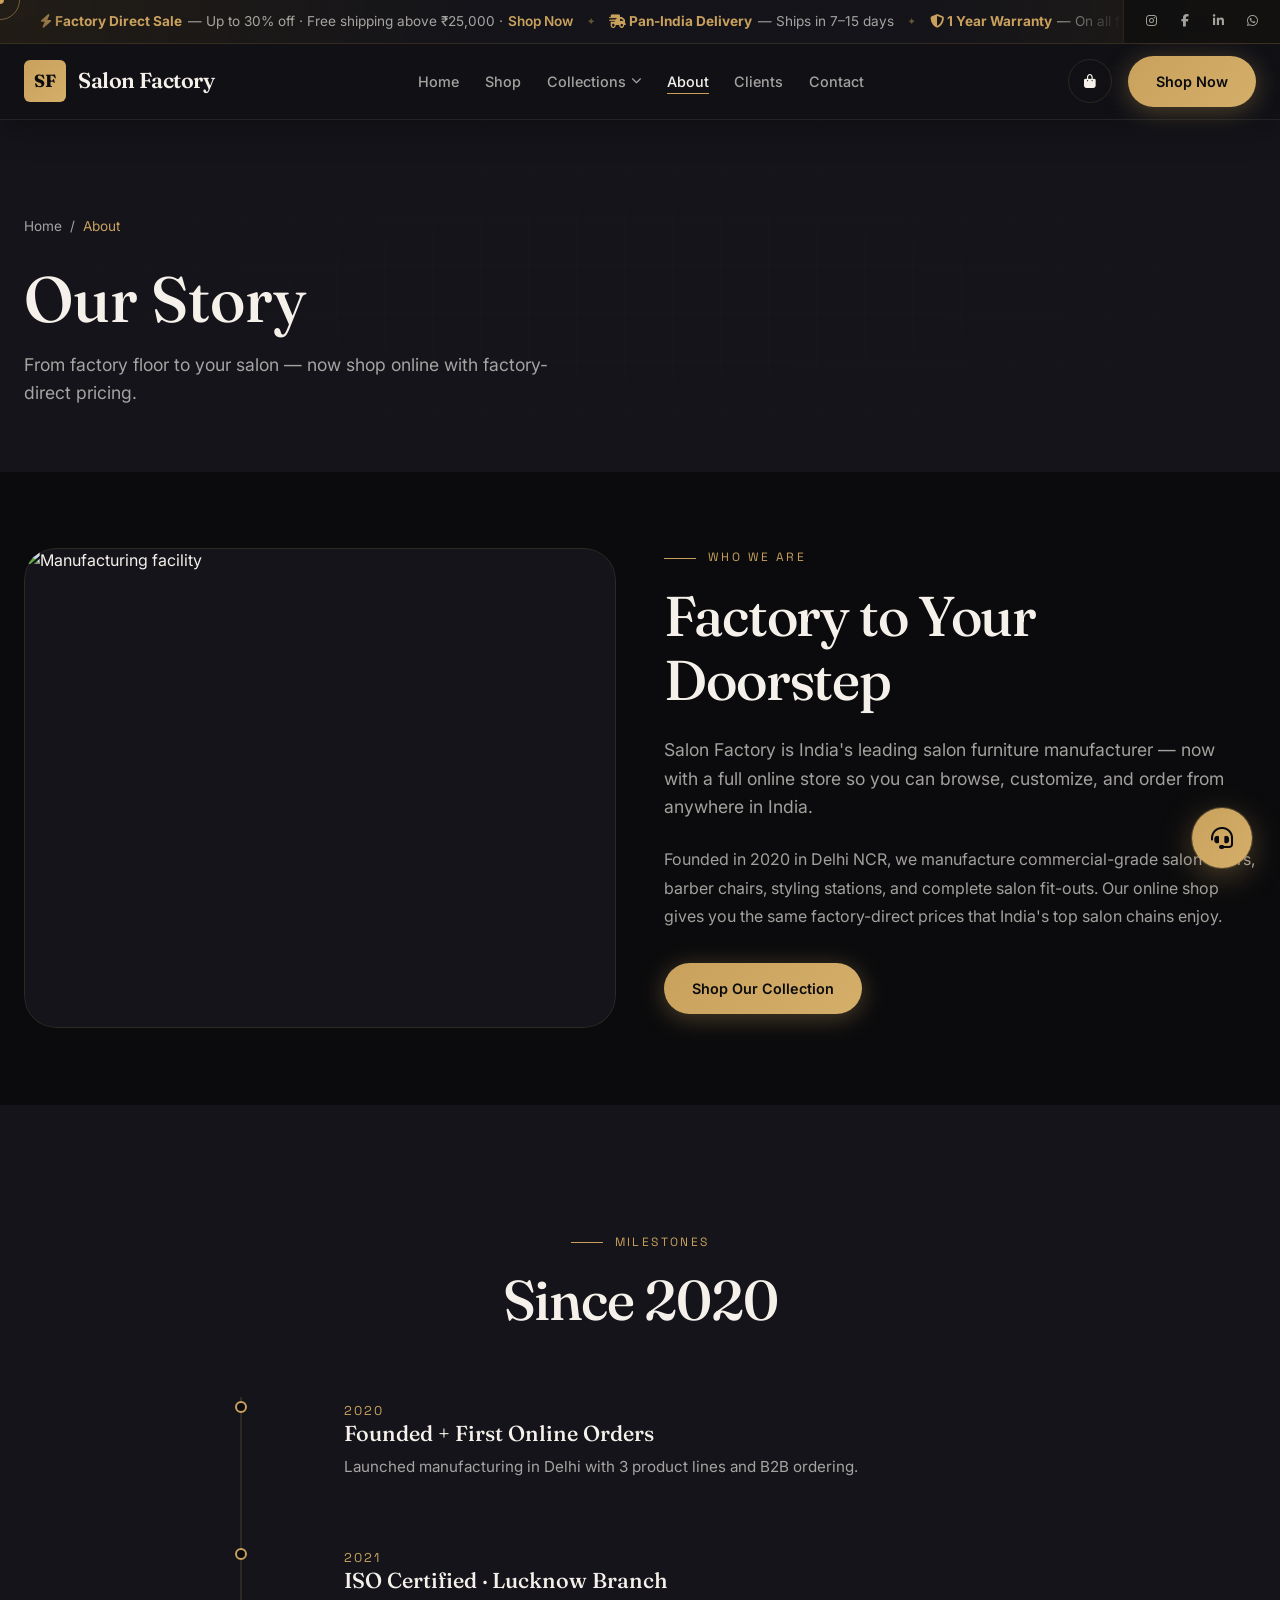
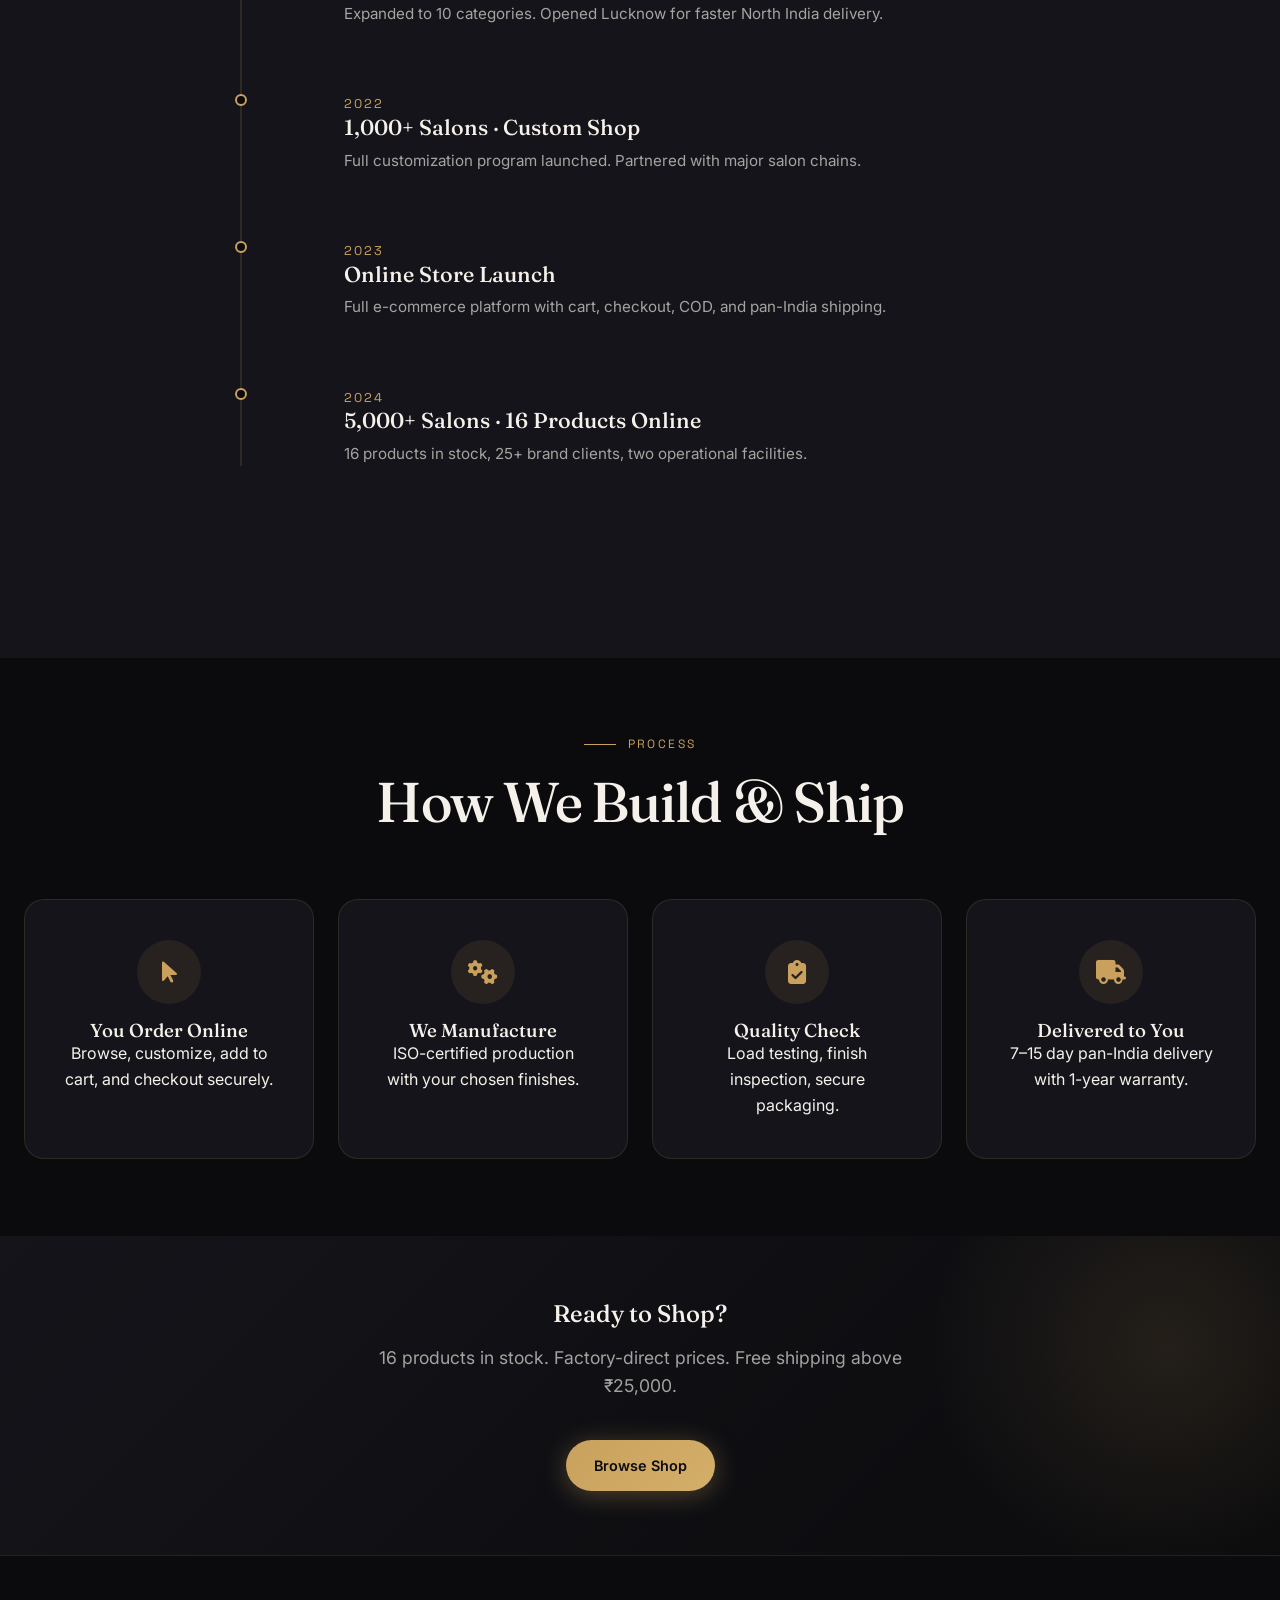
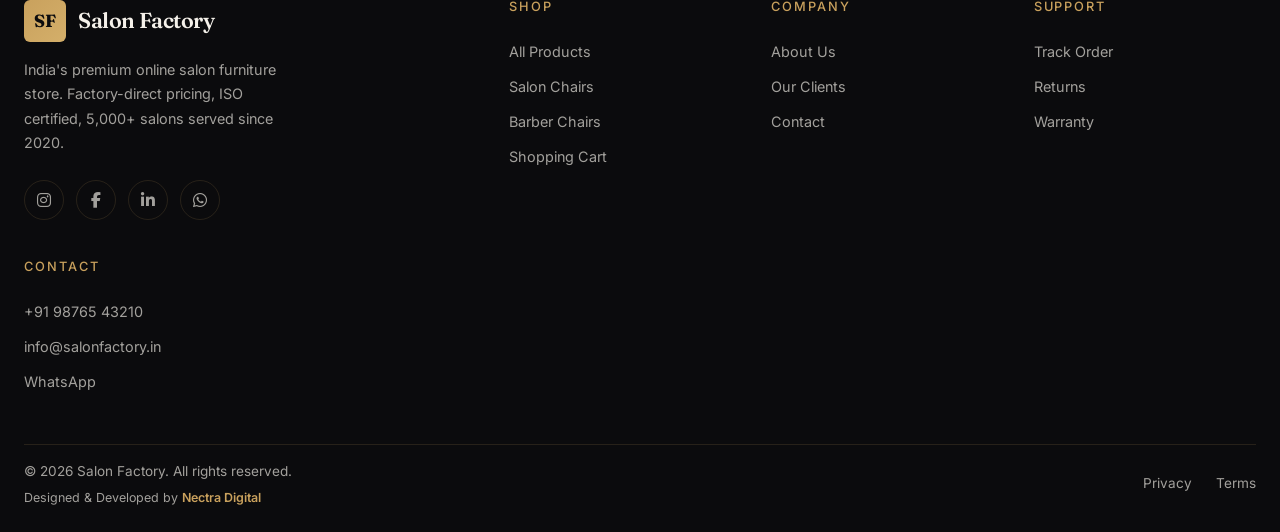
==== commit 66a709b1: "Fix mobile marquee hide and restore header contact button. Keep the banner bar off phones during scr" ====
--- a/about.html
+++ b/about.html
@@ -8,7 +8,7 @@
   <link rel="preconnect" href="https://fonts.gstatic.com" crossorigin>
   <link href="https://fonts.googleapis.com/css2?family=Fraunces:ital,opsz,wght@0,9..144,400;0,9..144,600;0,9..144,700;1,9..144,400&family=Inter:wght@400;500;600&family=Space+Grotesk:wght@500;600&display=swap" rel="stylesheet">
   <link rel="stylesheet" href="https://cdnjs.cloudflare.com/ajax/libs/font-awesome/6.5.1/css/all.min.css">
-  <style>html,body{background:#0B0B0D;color:#F5F1EA}@media(max-width:768px){.shop-hero-banner{display:none!important}:root{--banner-height:0px}}</style>
+  <style>html,body{background:#0B0B0D;color:#F5F1EA}@media(max-width:768px){.shop-hero-banner,.banner-marquee,.banner-social{display:none!important;visibility:hidden!important;height:0!important;pointer-events:none!important}.hero-visual{display:none!important}:root{--banner-height:0px}.site-header,.site-header.scrolled{top:0!important}}</style>
   <link rel="stylesheet" href="styles.css">
 </head>
 <body>
@@ -59,11 +59,12 @@
           <li><a href="our-clients.html">Clients</a></li>
           <li><a href="contact.html">Contact</a></li>
         </ul>
-        <div class="header-actions">
-          <button class="cart-trigger" aria-label="Cart"><i class="fas fa-shopping-bag"></i><span class="cart-count">0</span></button>
-          <a href="collections.html" class="btn btn-primary btn-magnetic">Shop Now</a>
-        </div>
       </nav>
+      <div class="header-actions">
+        <button type="button" class="header-contact-btn" aria-label="Contact us"><i class="fas fa-headset"></i></button>
+        <button class="cart-trigger" aria-label="Cart"><i class="fas fa-shopping-bag"></i><span class="cart-count">0</span></button>
+        <a href="collections.html" class="btn btn-primary btn-magnetic">Shop Now</a>
+      </div>
       <button class="menu-toggle" aria-label="Menu"><span></span><span></span><span></span></button>
     </div>
   </header>
--- a/styles.css
+++ b/styles.css
@@ -2310,6 +2310,14 @@
 @media (max-width: 1024px) {
   .nav-desktop { display: none; }
   .menu-toggle { display: flex; }
+  .header-actions {
+    display: flex;
+    align-items: center;
+    gap: 0.4rem;
+    margin-left: auto;
+    margin-right: 0.25rem;
+    flex-shrink: 0;
+  }
   .hero-inner { grid-template-columns: 1fr; gap: var(--space-lg); }
   .hero-content { order: 1; }
   .hero-visual { order: 2; max-width: 420px; margin: 0 auto; width: 100%; }
@@ -2348,19 +2356,39 @@
   button, a, .btn { cursor: pointer; }
   .cursor-dot, .cursor-ring { display: none; }
 
-  /* Hide top marquee banner completely on phone */
-  .shop-hero-banner { display: none !important; }
+  /* Hide top marquee banner completely on phone — never show on scroll */
+  .shop-hero-banner,
+  .banner-marquee,
+  .banner-marquee-track,
+  .banner-social {
+    display: none !important;
+    visibility: hidden !important;
+    height: 0 !important;
+    min-height: 0 !important;
+    max-height: 0 !important;
+    overflow: hidden !important;
+    opacity: 0 !important;
+    pointer-events: none !important;
+    border: none !important;
+    animation: none !important;
+    transform: translateY(-100%) !important;
+  }
+  .site-header,
+  body.banner-hidden .site-header {
+    top: 0 !important;
+  }
 
   .header-inner { padding: 0 0.85rem; height: var(--header-height); }
   .logo { font-size: 1rem; gap: 0.5rem; }
   .logo-icon { width: 34px; height: 34px; font-size: 0.85rem; }
   .header-actions .btn-primary { display: none; }
+  .header-contact-btn { width: 38px; height: 38px; font-size: 0.95rem; }
   .cart-trigger { width: 40px; height: 40px; }
 
-  /* Homepage hero — text first, compact */
+  /* Homepage hero — text only on phone, hide product visual card */
   .hero {
     min-height: auto;
-    padding: 0.5rem 0 1.75rem;
+    padding: 1.25rem 0 2rem;
   }
   .hero-bg img { display: none; }
   .hero-bg {
@@ -2369,40 +2397,17 @@
   }
   .hero-inner {
     grid-template-columns: 1fr;
-    gap: 1.15rem;
-    padding: 0.5rem 0.85rem 0;
+    gap: 0;
+    padding: 0.75rem 1rem 0;
   }
-  .hero-content { order: 1; }
-  .hero-visual { order: 2; max-width: 100%; margin: 0; }
-  .hero-visual-frame {
-    max-width: min(100%, 320px);
-    margin: 0 auto;
-    aspect-ratio: 1/1;
-  }
-  .hero-stat-pill { top: 6px; right: 6px; font-size: 0.62rem; padding: 0.3rem 0.55rem; }
-  .hero-float-badge {
-    position: relative;
-    bottom: auto;
-    left: auto;
-    right: auto;
-    margin-top: 0.65rem;
-    padding: 0.75rem;
-    flex-wrap: wrap;
-    gap: 0.5rem;
-  }
-  .hero-float-badge img { width: 42px; height: 42px; }
-  .hero-float-badge .btn {
-    width: 100%;
-    margin-left: 0 !important;
-    margin-top: 0.25rem;
-    justify-content: center;
-  }
-  .hero-eyebrow { font-size: 0.65rem; letter-spacing: 0.12em; margin-bottom: 0.5rem; }
-  .hero-title { font-size: clamp(1.75rem, 7.5vw, 2.35rem); margin-bottom: 0.65rem; }
-  .hero-subtitle { font-size: 0.86rem; line-height: 1.55; margin-bottom: 1rem; }
-  .hero-ctas { margin-bottom: 0.85rem; gap: 0.6rem; }
-  .trust-pills { flex-direction: column; gap: 0.45rem; }
-  .trust-pill { font-size: 0.72rem; padding: 0.45rem 0.7rem; width: 100%; justify-content: center; }
+  .hero-content { order: 1; max-width: 100%; }
+  .hero-visual { display: none !important; }
+  .hero-eyebrow { font-size: 0.68rem; letter-spacing: 0.1em; margin-bottom: 0.6rem; }
+  .hero-title { font-size: clamp(1.85rem, 8vw, 2.5rem); margin-bottom: 0.75rem; line-height: 1.15; }
+  .hero-subtitle { font-size: 0.9rem; line-height: 1.6; margin-bottom: 1.15rem; max-width: 36rem; }
+  .hero-ctas { margin-bottom: 1rem; gap: 0.65rem; }
+  .trust-pills { flex-direction: column; gap: 0.5rem; }
+  .trust-pill { font-size: 0.74rem; padding: 0.5rem 0.75rem; width: 100%; justify-content: center; }
   .scroll-indicator { display: none; }
 
   .shop-hero { padding: 1.5rem 0 1.25rem; }
@@ -2523,13 +2528,38 @@
   }
   .process-grid { grid-template-columns: 1fr; }
   .mega-menu { display: none; }
-  .contact-hub { bottom: 1rem; right: 0.85rem; }
+  .contact-hub {
+    bottom: max(1.15rem, env(safe-area-inset-bottom, 0px));
+    right: max(0.85rem, env(safe-area-inset-right, 0px));
+    z-index: 9999;
+  }
+  .contact-hub:not(.open) .contact-hub-menu {
+    display: none;
+  }
+  .contact-hub.open .contact-hub-menu {
+    display: flex;
+    position: absolute;
+    bottom: calc(100% + 0.65rem);
+    right: 0;
+    min-width: min(260px, calc(100vw - 2rem));
+  }
+  .contact-hub-action {
+    min-width: min(260px, calc(100vw - 2rem));
+  }
+  .contact-hub-fab {
+    width: 56px;
+    height: 56px;
+    font-size: 1.25rem;
+    box-shadow: 0 8px 28px var(--gold-glow), 0 0 0 1px rgba(201, 161, 93, 0.35);
+  }
   .sf-chatbot {
     right: 0.75rem;
     left: 0.75rem;
     width: auto;
     max-width: none;
-    bottom: 5rem;
+    bottom: calc(5.25rem + env(safe-area-inset-bottom, 0px));
+    z-index: 9998;
+    max-height: calc(100vh - 7rem - env(safe-area-inset-bottom, 0px));
   }
   .mobile-menu {
     top: var(--header-height);
@@ -2578,8 +2608,11 @@
   html { scroll-behavior: auto; }
   .marquee-track { animation: none; }
   body { opacity: 1; }
+  .reveal { opacity: 1; transform: none; }
+}
+
+@media (prefers-reduced-motion: reduce) and (min-width: 769px) {
   body.banner-hidden .shop-hero-banner { transform: none; }
-  .reveal { opacity: 1; transform: none; }
 }
 
 /* ============================================
@@ -2589,6 +2622,28 @@
   display: flex;
   align-items: center;
   gap: var(--space-sm);
+}
+.header-contact-btn {
+  display: none;
+  align-items: center;
+  justify-content: center;
+  width: 40px;
+  height: 40px;
+  border-radius: 50%;
+  border: 1px solid var(--border-subtle);
+  background: rgba(201, 161, 93, 0.12);
+  color: var(--gold);
+  font-size: 1rem;
+  flex-shrink: 0;
+  transition: background 0.3s, border-color 0.3s, transform 0.3s var(--ease-out-expo);
+}
+.header-contact-btn:hover {
+  background: rgba(201, 161, 93, 0.22);
+  border-color: rgba(201, 161, 93, 0.45);
+  transform: scale(1.05);
+}
+@media (max-width: 1024px) {
+  .header-contact-btn { display: flex; }
 }
 .header-shop-link {
   font-size: 0.85rem;
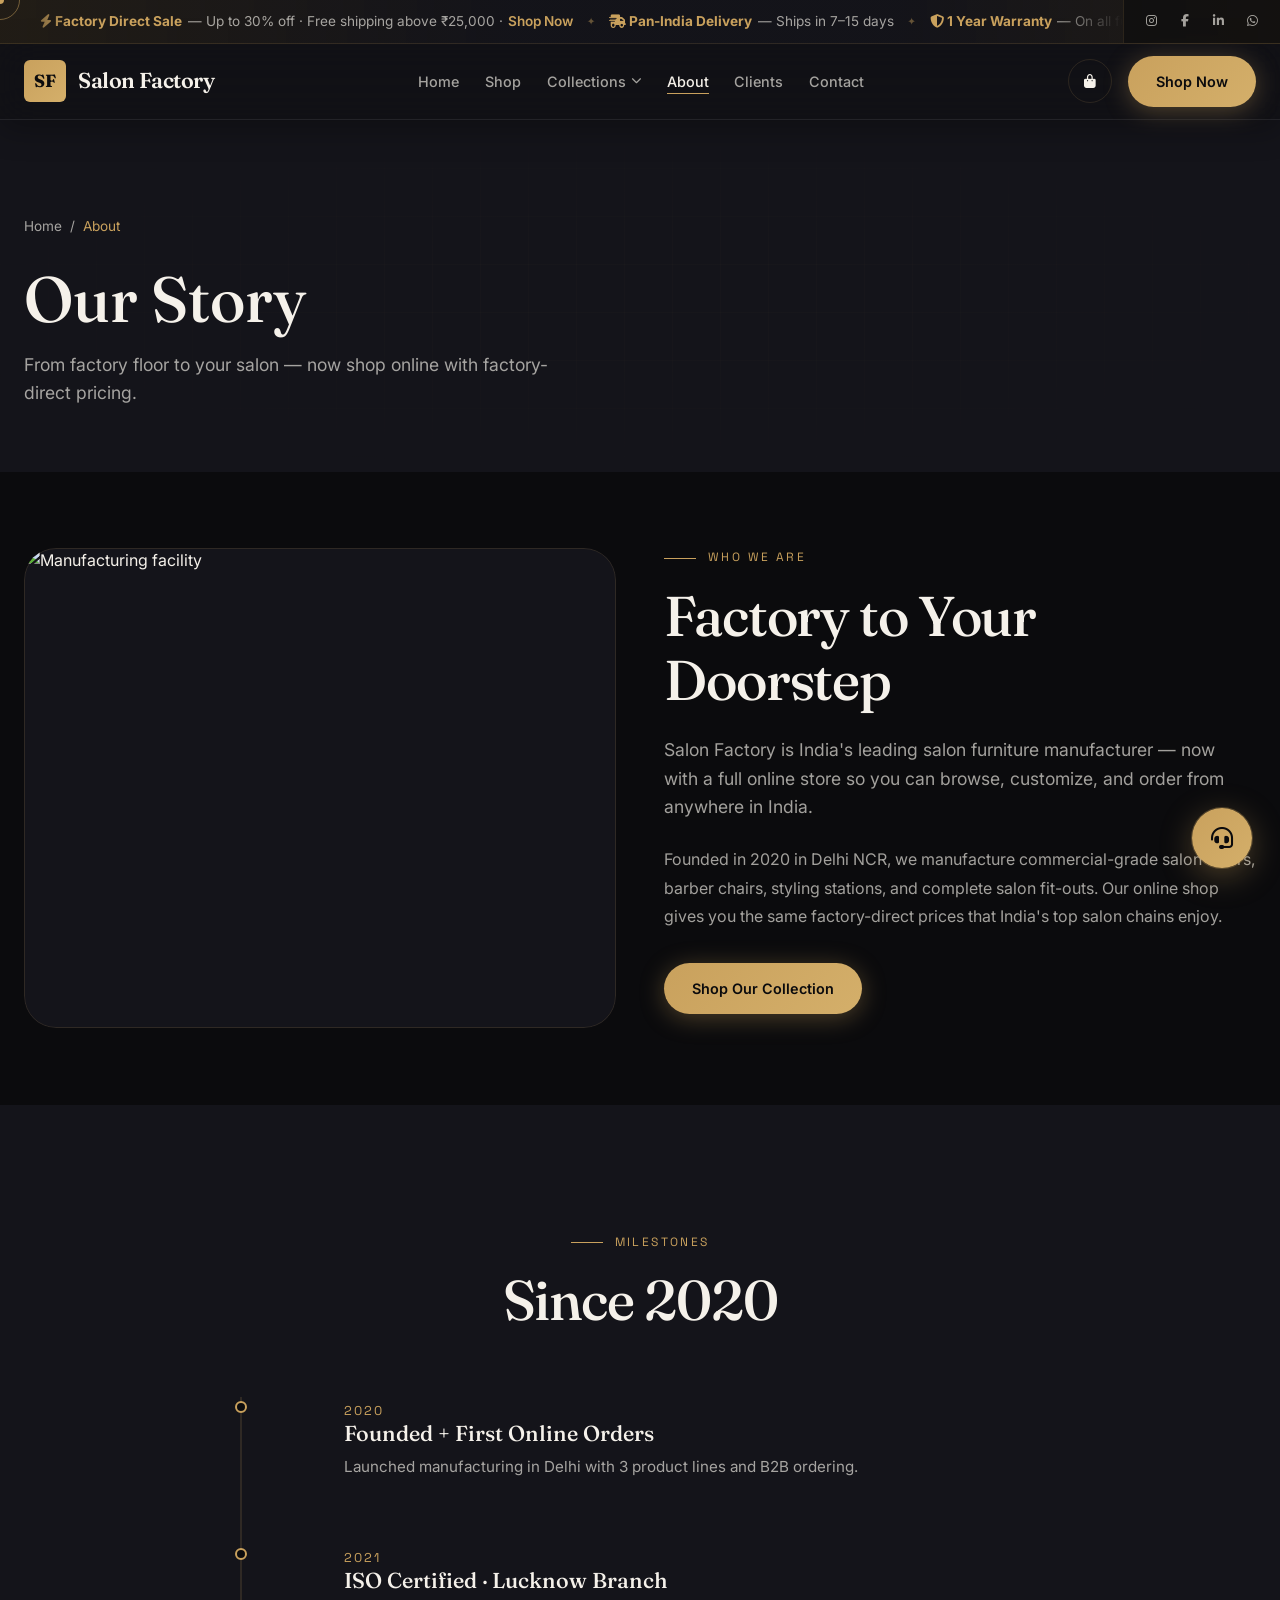
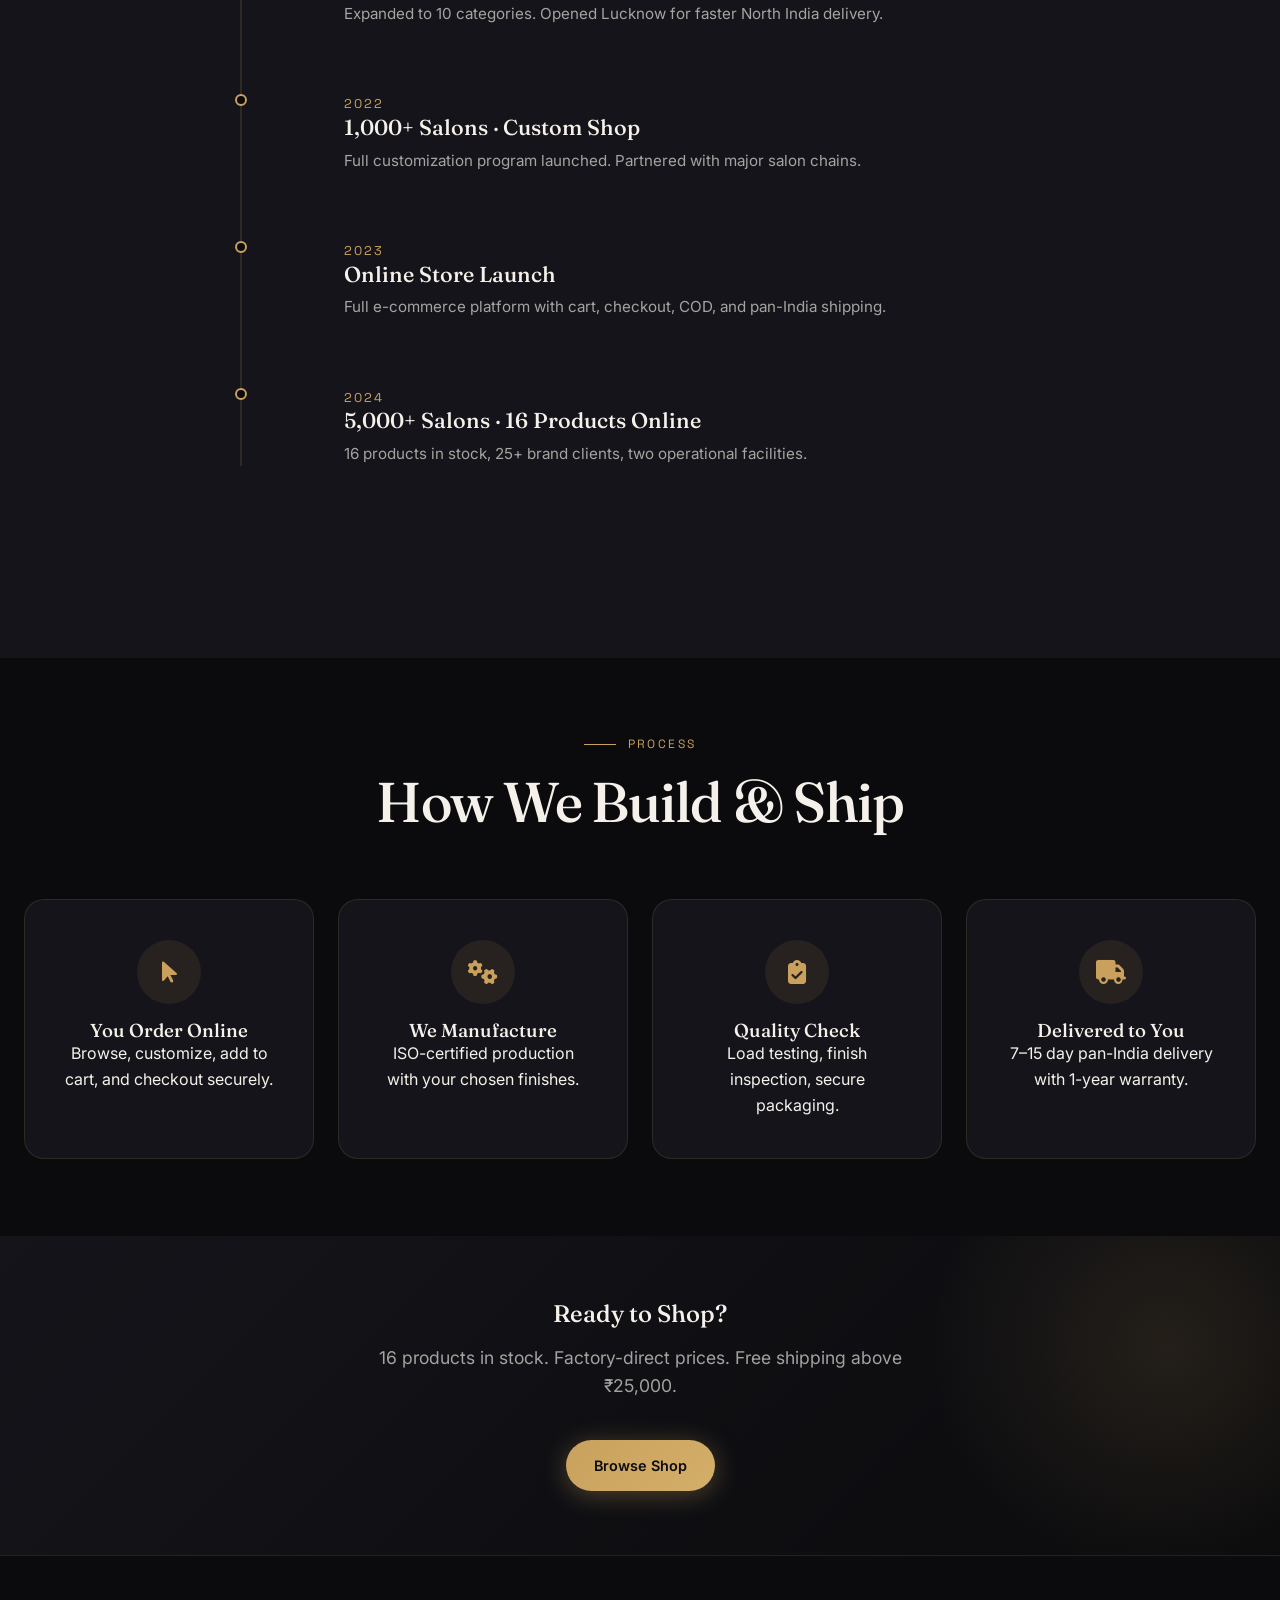
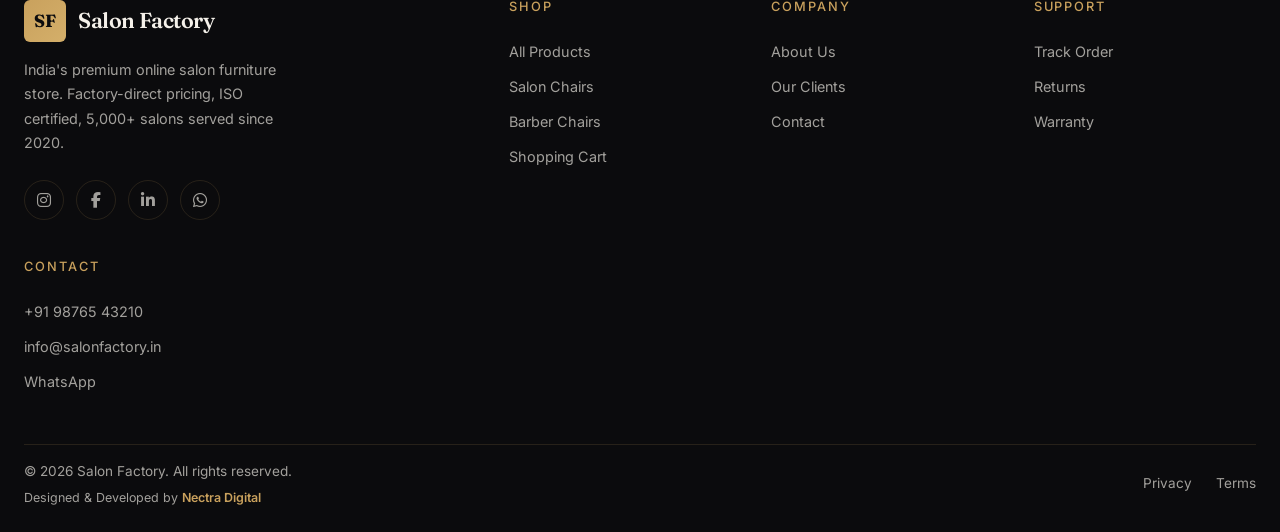
==== commit ca25ae02: "Fix contact FAB menu open animation on phone and desktop. Anchor the floating button, slide options " ====
--- a/about.html
+++ b/about.html
@@ -61,7 +61,6 @@
         </ul>
       </nav>
       <div class="header-actions">
-        <button type="button" class="header-contact-btn" aria-label="Contact us"><i class="fas fa-headset"></i></button>
         <button class="cart-trigger" aria-label="Cart"><i class="fas fa-shopping-bag"></i><span class="cart-count">0</span></button>
         <a href="collections.html" class="btn btn-primary btn-magnetic">Shop Now</a>
       </div>
@@ -174,6 +173,51 @@
     </div>
   </footer>
 
+  <div class="contact-hub" id="contact-hub">
+    <div class="contact-hub-anchor">
+    <div class="contact-hub-menu" id="contact-hub-menu" aria-hidden="true">
+      <button type="button" class="contact-hub-action contact-hub-action--chat" data-action="chat" aria-label="Open chatbot">
+        <span class="contact-hub-action-icon"><i class="fas fa-robot"></i></span>
+        <span class="contact-hub-action-text"><strong>Chatbot</strong><small>Instant answers</small></span>
+      </button>
+      <a href="https://wa.me/919876543210?text=Hi%20Salon%20Factory,%20I%20need%20a%20bulk%20quote" target="_blank" rel="noopener" class="contact-hub-action contact-hub-action--wa" data-action="whatsapp" aria-label="WhatsApp">
+        <span class="contact-hub-action-icon"><i class="fab fa-whatsapp"></i></span>
+        <span class="contact-hub-action-text"><strong>WhatsApp</strong><small>Chat with us</small></span>
+      </a>
+      <a href="mailto:info@salonfactory.in?subject=Salon%20Factory%20Inquiry" class="contact-hub-action contact-hub-action--email" data-action="email" aria-label="Email">
+        <span class="contact-hub-action-icon"><i class="fas fa-envelope"></i></span>
+        <span class="contact-hub-action-text"><strong>Mail</strong><small>info@salonfactory.in</small></span>
+      </a>
+      <a href="tel:+919876543210" class="contact-hub-action contact-hub-action--call" data-action="call" aria-label="Call">
+        <span class="contact-hub-action-icon"><i class="fas fa-phone"></i></span>
+        <span class="contact-hub-action-text"><strong>Call</strong><small>+91 98765 43210</small></span>
+      </a>
+    </div>
+    <button type="button" class="contact-hub-fab" id="contact-hub-fab" aria-label="Contact options" aria-expanded="false">
+      <span class="contact-hub-fab-icon contact-hub-fab-icon--open"><i class="fas fa-headset"></i></span>
+      <span class="contact-hub-fab-icon contact-hub-fab-icon--close"><i class="fas fa-times"></i></span>
+      <span class="contact-hub-pulse" aria-hidden="true"></span>
+      <span class="contact-hub-pulse contact-hub-pulse--2" aria-hidden="true"></span>
+    </button>
+    <span class="contact-hub-label">Contact</span>
+  </div>
+
+  <div class="sf-chatbot" id="sf-chatbot" aria-hidden="true">
+    <div class="sf-chatbot-header">
+      <div class="sf-chatbot-avatar">SF</div>
+      <div>
+        <strong>SF Assistant</strong>
+        <span class="sf-chatbot-status"><i class="fas fa-circle"></i> Online · Replies instantly</span>
+      </div>
+      <button type="button" class="sf-chatbot-close" id="sf-chatbot-close" aria-label="Close chat"><i class="fas fa-times"></i></button>
+    </div>
+    <div class="sf-chatbot-messages" id="sf-chatbot-messages"></div>
+    <div class="sf-chatbot-quick" id="sf-chatbot-quick"></div>
+    <form class="sf-chatbot-form" id="sf-chatbot-form">
+      <input type="text" id="sf-chatbot-input" placeholder="Ask about products, delivery..." autocomplete="off" maxlength="300">
+      <button type="submit" aria-label="Send"><i class="fas fa-paper-plane"></i></button>
+    </form>
+  </div>
   <script src="products.js" defer></script>
   <script src="script.js" defer></script>
 </body>
--- a/styles.css
+++ b/styles.css
@@ -2313,11 +2313,12 @@
   .header-actions {
     display: flex;
     align-items: center;
-    gap: 0.4rem;
+    gap: 0.35rem;
     margin-left: auto;
-    margin-right: 0.25rem;
+    margin-right: 0.15rem;
     flex-shrink: 0;
   }
+  .header-actions .btn-primary { display: none !important; }
   .hero-inner { grid-template-columns: 1fr; gap: var(--space-lg); }
   .hero-content { order: 1; }
   .hero-visual { order: 2; max-width: 420px; margin: 0 auto; width: 100%; }
@@ -2378,12 +2379,31 @@
     top: 0 !important;
   }
 
-  .header-inner { padding: 0 0.85rem; height: var(--header-height); }
-  .logo { font-size: 1rem; gap: 0.5rem; }
-  .logo-icon { width: 34px; height: 34px; font-size: 0.85rem; }
-  .header-actions .btn-primary { display: none; }
-  .header-contact-btn { width: 38px; height: 38px; font-size: 0.95rem; }
-  .cart-trigger { width: 40px; height: 40px; }
+  .header-inner {
+    display: flex;
+    align-items: center;
+    justify-content: space-between;
+    gap: 0.5rem;
+    padding: 0 0.85rem;
+    height: var(--header-height);
+  }
+  .logo {
+    font-size: 0.95rem;
+    gap: 0.45rem;
+    min-width: 0;
+    flex: 1;
+  }
+  .logo-icon { width: 32px; height: 32px; font-size: 0.8rem; flex-shrink: 0; }
+  .header-actions {
+    display: flex;
+    align-items: center;
+    gap: 0.35rem;
+    margin: 0;
+    flex-shrink: 0;
+  }
+  .header-actions .btn-primary { display: none !important; }
+  .cart-trigger { width: 38px; height: 38px; font-size: 0.95rem; }
+  .menu-toggle { width: 32px; flex-shrink: 0; margin: 0; }
 
   /* Homepage hero — text only on phone, hide product visual card */
   .hero {
@@ -2531,16 +2551,8 @@
   .contact-hub {
     bottom: max(1.15rem, env(safe-area-inset-bottom, 0px));
     right: max(0.85rem, env(safe-area-inset-right, 0px));
-    z-index: 9999;
   }
-  .contact-hub:not(.open) .contact-hub-menu {
-    display: none;
-  }
-  .contact-hub.open .contact-hub-menu {
-    display: flex;
-    position: absolute;
-    bottom: calc(100% + 0.65rem);
-    right: 0;
+  .contact-hub-menu {
     min-width: min(260px, calc(100vw - 2rem));
   }
   .contact-hub-action {
@@ -2550,7 +2562,6 @@
     width: 56px;
     height: 56px;
     font-size: 1.25rem;
-    box-shadow: 0 8px 28px var(--gold-glow), 0 0 0 1px rgba(201, 161, 93, 0.35);
   }
   .sf-chatbot {
     right: 0.75rem;
@@ -2623,28 +2634,6 @@
   align-items: center;
   gap: var(--space-sm);
 }
-.header-contact-btn {
-  display: none;
-  align-items: center;
-  justify-content: center;
-  width: 40px;
-  height: 40px;
-  border-radius: 50%;
-  border: 1px solid var(--border-subtle);
-  background: rgba(201, 161, 93, 0.12);
-  color: var(--gold);
-  font-size: 1rem;
-  flex-shrink: 0;
-  transition: background 0.3s, border-color 0.3s, transform 0.3s var(--ease-out-expo);
-}
-.header-contact-btn:hover {
-  background: rgba(201, 161, 93, 0.22);
-  border-color: rgba(201, 161, 93, 0.45);
-  transform: scale(1.05);
-}
-@media (max-width: 1024px) {
-  .header-contact-btn { display: flex; }
-}
 .header-shop-link {
   font-size: 0.85rem;
   font-weight: 500;
@@ -3973,16 +3962,21 @@
   position: fixed;
   bottom: 2rem;
   right: 1.75rem;
-  z-index: 2400;
-  display: flex;
-  flex-direction: column;
-  align-items: flex-end;
-  gap: 0.75rem;
+  z-index: 9999;
+  pointer-events: none;
+}
+.contact-hub-anchor {
+  position: relative;
+  display: flex;
+  align-items: center;
+  justify-content: flex-end;
+  pointer-events: auto;
 }
 .contact-hub-label {
   position: absolute;
-  right: 72px;
-  bottom: 18px;
+  right: calc(100% + 0.65rem);
+  top: 50%;
+  transform: translateY(-50%) translateX(8px);
   padding: 0.4rem 0.85rem;
   background: var(--bg-charcoal);
   border: 1px solid var(--border-subtle);
@@ -3993,30 +3987,38 @@
   text-transform: uppercase;
   color: var(--gold);
   opacity: 0;
-  transform: translateX(8px);
   transition: opacity 0.35s, transform 0.35s var(--ease-out-expo);
   pointer-events: none;
   white-space: nowrap;
 }
 .contact-hub:not(.open):hover .contact-hub-label {
   opacity: 1;
-  transform: translateX(0);
+  transform: translateY(-50%) translateX(0);
 }
 .contact-hub-menu {
-  display: flex;
+  position: absolute;
+  right: 0;
+  bottom: calc(100% + 0.75rem);
+  display: none;
   flex-direction: column;
-  gap: 0.65rem;
+  gap: 0.6rem;
+  min-width: 220px;
   opacity: 0;
   visibility: hidden;
-  transform: translateY(16px) scale(0.95);
-  transition: opacity 0.35s, visibility 0.35s, transform 0.4s var(--ease-out-expo);
   pointer-events: none;
+  transform: translateY(14px) scale(0.96);
+  transform-origin: bottom right;
+  transition:
+    opacity 0.35s var(--ease-out-expo),
+    visibility 0.35s,
+    transform 0.45s var(--ease-out-expo);
 }
 .contact-hub.open .contact-hub-menu {
+  display: flex;
   opacity: 1;
   visibility: visible;
+  pointer-events: auto;
   transform: translateY(0) scale(1);
-  pointer-events: auto;
 }
 .contact-hub-action {
   display: flex;
@@ -4034,15 +4036,19 @@
   text-align: left;
   box-shadow: 0 12px 32px rgba(0, 0, 0, 0.35);
   transition: transform 0.3s var(--ease-out-expo), border-color 0.3s, box-shadow 0.3s;
-  animation: contactActionIn 0.4s var(--ease-out-expo) backwards;
-}
-.contact-hub.open .contact-hub-action:nth-child(1) { animation-delay: 0.05s; }
+  opacity: 0;
+  transform: translateY(10px);
+}
+.contact-hub.open .contact-hub-action {
+  animation: contactActionUp 0.42s var(--ease-out-expo) forwards;
+}
+.contact-hub.open .contact-hub-action:nth-child(1) { animation-delay: 0.04s; }
 .contact-hub.open .contact-hub-action:nth-child(2) { animation-delay: 0.1s; }
-.contact-hub.open .contact-hub-action:nth-child(3) { animation-delay: 0.15s; }
-.contact-hub.open .contact-hub-action:nth-child(4) { animation-delay: 0.2s; }
-@keyframes contactActionIn {
-  from { opacity: 0; transform: translateX(20px); }
-  to { opacity: 1; transform: translateX(0); }
+.contact-hub.open .contact-hub-action:nth-child(3) { animation-delay: 0.16s; }
+.contact-hub.open .contact-hub-action:nth-child(4) { animation-delay: 0.22s; }
+@keyframes contactActionUp {
+  from { opacity: 0; transform: translateY(14px); }
+  to { opacity: 1; transform: translateY(0); }
 }
 .contact-hub-action:hover {
   transform: translateX(-6px);
@@ -4082,6 +4088,8 @@
   box-shadow: 0 8px 32px var(--gold-glow), 0 0 0 1px rgba(201, 161, 93, 0.3);
   transition: transform 0.35s var(--ease-out-expo), box-shadow 0.35s;
   z-index: 2;
+  touch-action: manipulation;
+  -webkit-tap-highlight-color: transparent;
 }
 .contact-hub-fab:hover {
   transform: scale(1.08);
@@ -4113,6 +4121,7 @@
   position: absolute;
   inset: -4px;
   border-radius: 50%;
+  pointer-events: none;
   border: 2px solid var(--gold);
   opacity: 0;
   animation: contactPulse 2.5s ease-out infinite;
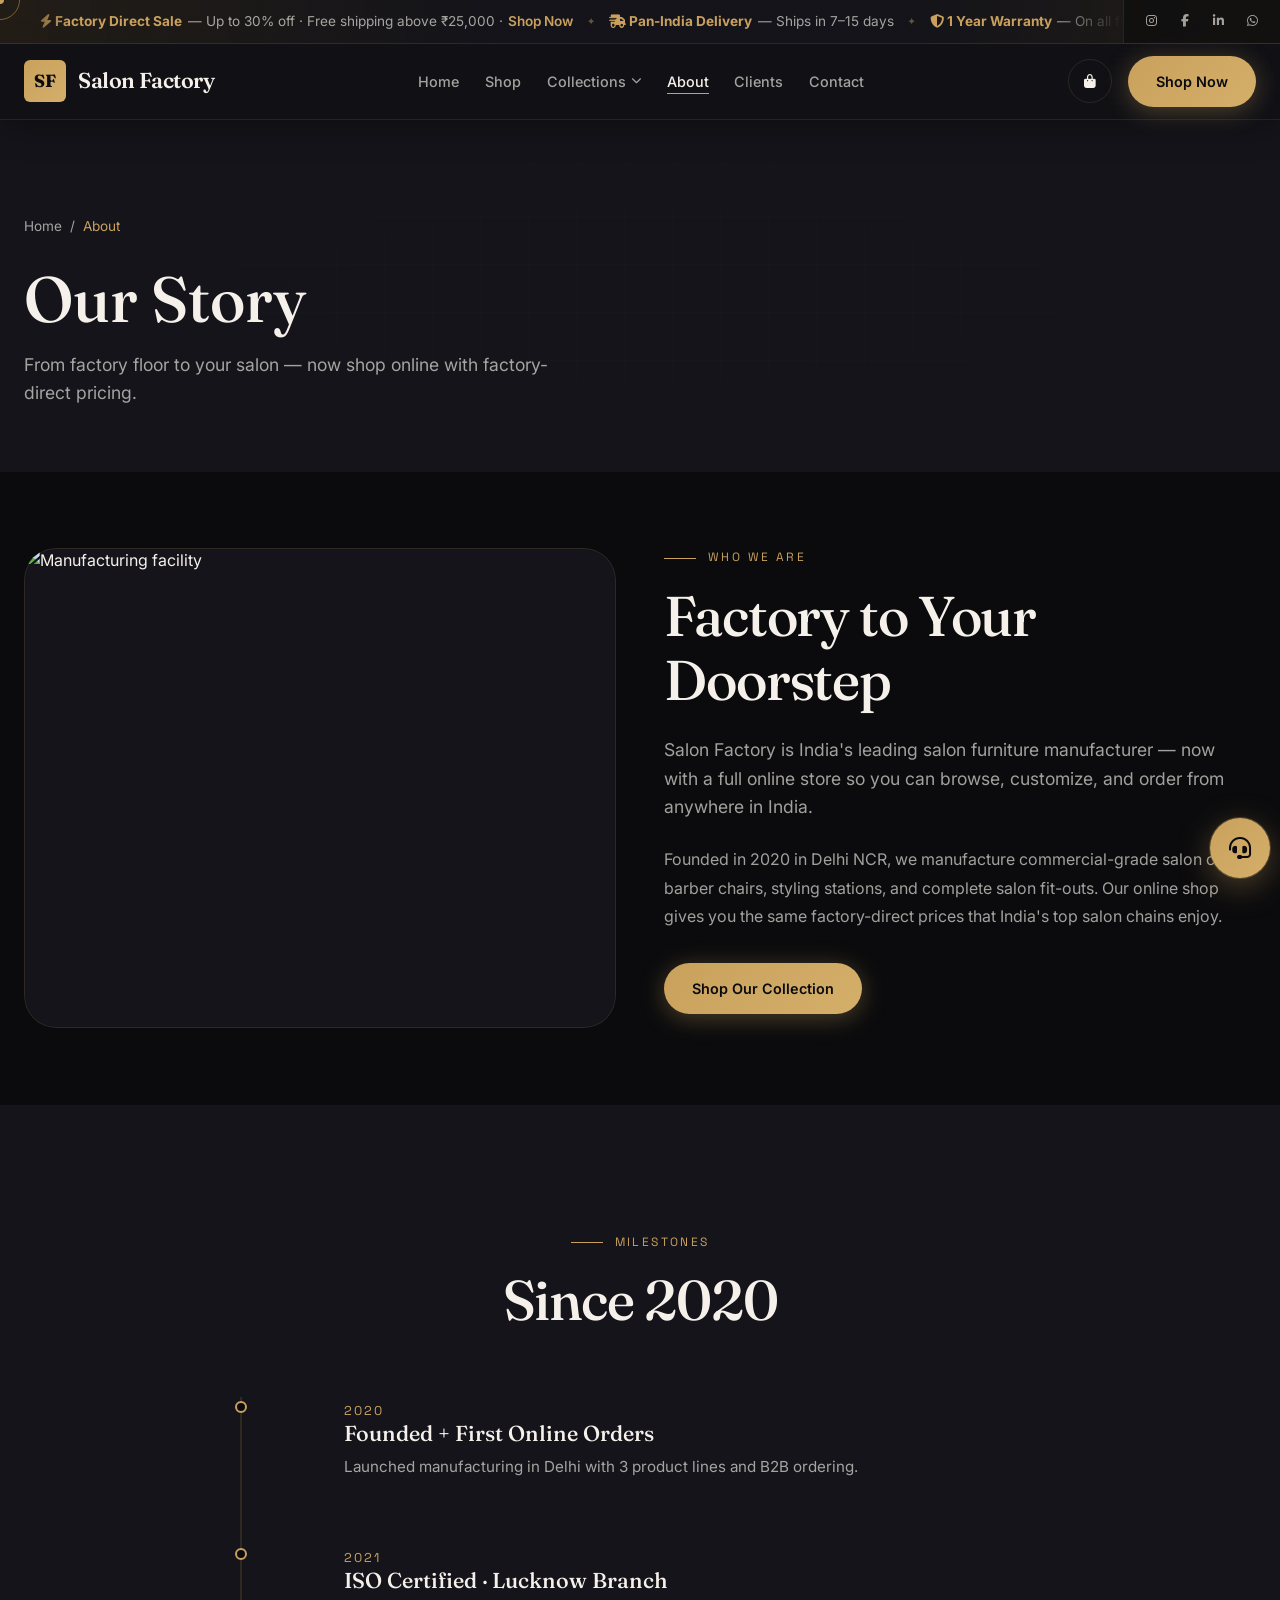
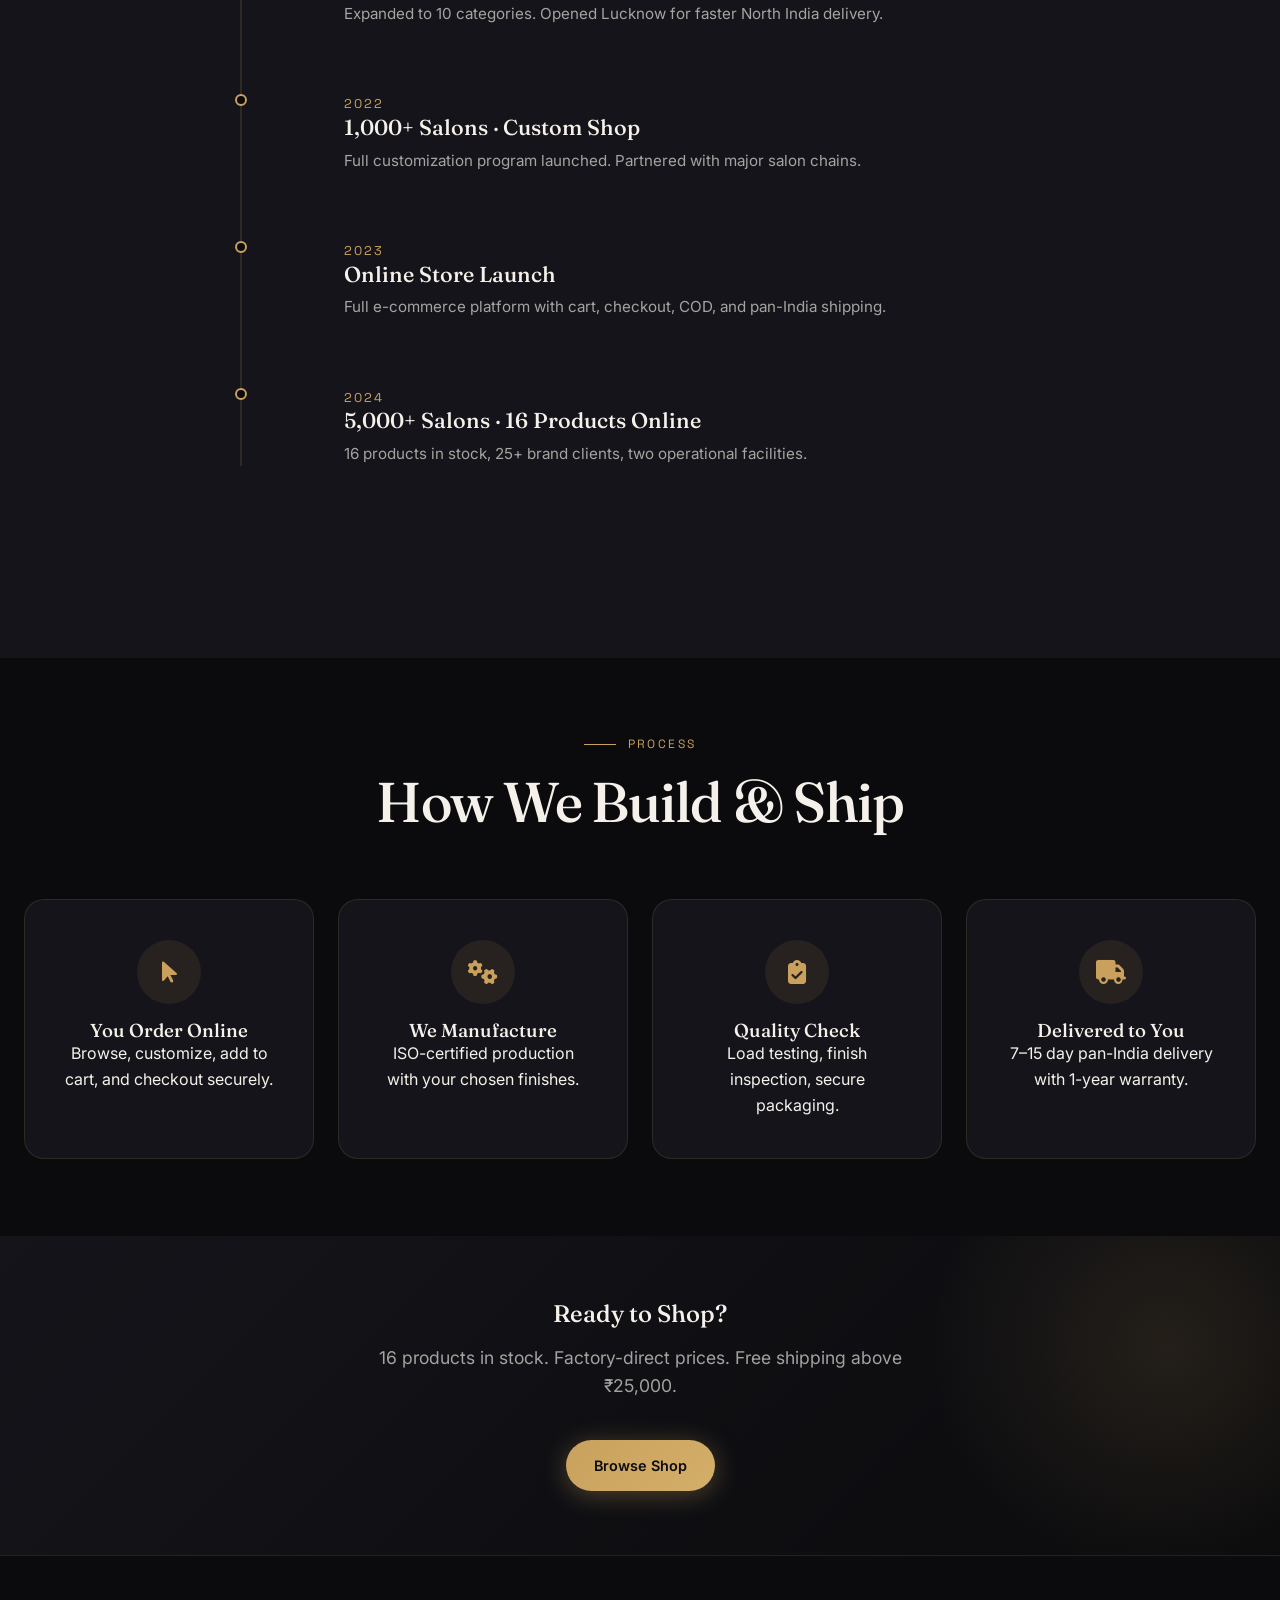
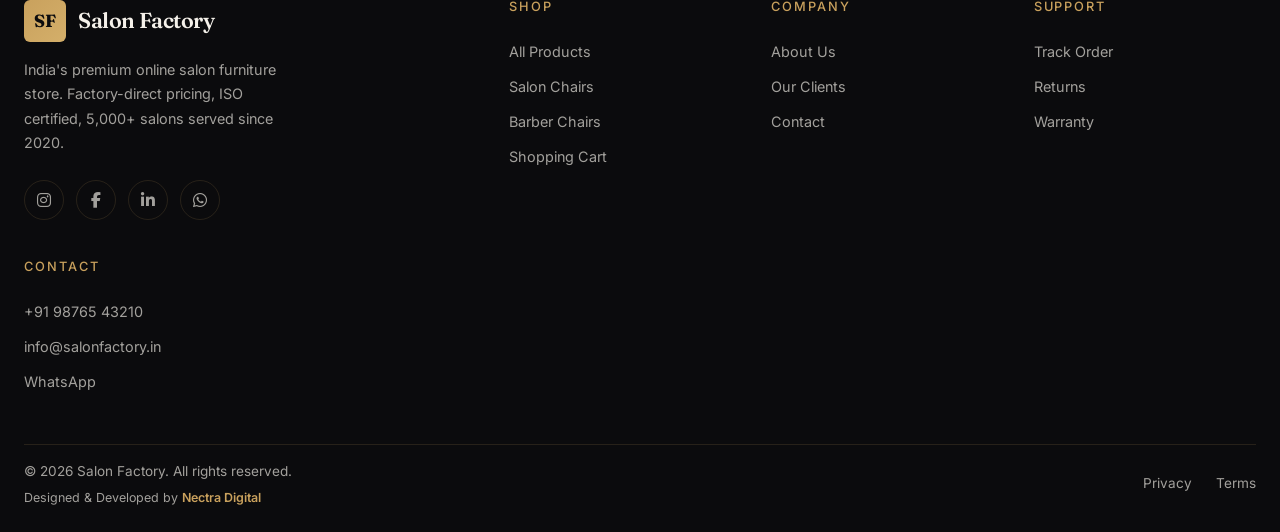
==== commit ffa61995: "Fix mobile header layout and anchor contact FAB to bottom-right. Move hamburger into header actions," ====
--- a/about.html
+++ b/about.html
@@ -8,7 +8,7 @@
   <link rel="preconnect" href="https://fonts.gstatic.com" crossorigin>
   <link href="https://fonts.googleapis.com/css2?family=Fraunces:ital,opsz,wght@0,9..144,400;0,9..144,600;0,9..144,700;1,9..144,400&family=Inter:wght@400;500;600&family=Space+Grotesk:wght@500;600&display=swap" rel="stylesheet">
   <link rel="stylesheet" href="https://cdnjs.cloudflare.com/ajax/libs/font-awesome/6.5.1/css/all.min.css">
-  <style>html,body{background:#0B0B0D;color:#F5F1EA}@media(max-width:768px){.shop-hero-banner,.banner-marquee,.banner-social{display:none!important;visibility:hidden!important;height:0!important;pointer-events:none!important}.hero-visual{display:none!important}:root{--banner-height:0px}.site-header,.site-header.scrolled{top:0!important}}</style>
+  <style>html,body{background:#0B0B0D;color:#F5F1EA}@media(max-width:768px){.shop-hero-banner,.banner-marquee,.banner-social{display:none!important;visibility:hidden!important;height:0!important;pointer-events:none!important}.hero-visual{display:none!important}:root{--banner-height:0px;--header-height:56px}.site-header,.site-header.scrolled{top:0!important;background:rgba(11,11,13,.94)!important}.header-inner{padding:0 .9rem;gap:.5rem}.header-actions .btn-primary,.header-actions .header-cta-desktop{display:none!important}.header-actions{gap:.45rem}.cart-trigger,.menu-toggle{width:40px;height:40px;min-width:40px}#contact-hub{position:fixed!important;right:12px!important;left:auto!important;bottom:max(18px,env(safe-area-inset-bottom))!important;width:auto!important;transform:none!important;z-index:99999!important}}</style>
   <link rel="stylesheet" href="styles.css">
 </head>
 <body>
@@ -62,9 +62,9 @@
       </nav>
       <div class="header-actions">
         <button class="cart-trigger" aria-label="Cart"><i class="fas fa-shopping-bag"></i><span class="cart-count">0</span></button>
-        <a href="collections.html" class="btn btn-primary btn-magnetic">Shop Now</a>
-      </div>
-      <button class="menu-toggle" aria-label="Menu"><span></span><span></span><span></span></button>
+        <a href="collections.html" class="btn btn-primary btn-magnetic header-cta-desktop">Shop Now</a>
+        <button class="menu-toggle" aria-label="Menu"><span></span><span></span><span></span></button>
+      </div>
     </div>
   </header>
 
@@ -173,7 +173,7 @@
     </div>
   </footer>
 
-  <div class="contact-hub" id="contact-hub">
+  <div class="contact-hub" id="contact-hub" style="position:fixed;right:12px;bottom:max(18px,env(safe-area-inset-bottom));left:auto;width:auto;transform:none;z-index:99999">
     <div class="contact-hub-anchor">
     <div class="contact-hub-menu" id="contact-hub-menu" aria-hidden="true">
       <button type="button" class="contact-hub-action contact-hub-action--chat" data-action="chat" aria-label="Open chatbot">
@@ -218,6 +218,7 @@
       <button type="submit" aria-label="Send"><i class="fas fa-paper-plane"></i></button>
     </form>
   </div>
+  <script src="contact-hub.js"></script>
   <script src="products.js" defer></script>
   <script src="script.js" defer></script>
 </body>
--- a/styles.css
+++ b/styles.css
@@ -2313,12 +2313,14 @@
   .header-actions {
     display: flex;
     align-items: center;
-    gap: 0.35rem;
+    gap: 0.5rem;
     margin-left: auto;
-    margin-right: 0.15rem;
+    margin-right: 0;
     flex-shrink: 0;
   }
-  .header-actions .btn-primary { display: none !important; }
+  .header-actions .btn-primary,
+  .header-actions .header-cta-desktop { display: none !important; }
+  .menu-toggle { display: flex !important; }
   .hero-inner { grid-template-columns: 1fr; gap: var(--space-lg); }
   .hero-content { order: 1; }
   .hero-visual { order: 2; max-width: 420px; margin: 0 auto; width: 100%; }
@@ -2383,27 +2385,57 @@
     display: flex;
     align-items: center;
     justify-content: space-between;
-    gap: 0.5rem;
-    padding: 0 0.85rem;
+    gap: 0.75rem;
+    padding: 0 0.9rem;
     height: var(--header-height);
   }
+  .site-header {
+    background: rgba(11, 11, 13, 0.94) !important;
+    backdrop-filter: blur(14px);
+    -webkit-backdrop-filter: blur(14px);
+    border-bottom: 1px solid rgba(255, 255, 255, 0.06);
+  }
   .logo {
-    font-size: 0.95rem;
-    gap: 0.45rem;
+    font-size: 1.02rem;
+    gap: 0.5rem;
     min-width: 0;
     flex: 1;
+    white-space: nowrap;
+    overflow: hidden;
+    text-overflow: ellipsis;
   }
-  .logo-icon { width: 32px; height: 32px; font-size: 0.8rem; flex-shrink: 0; }
+  .logo-icon { width: 34px; height: 34px; font-size: 0.75rem; flex-shrink: 0; }
   .header-actions {
     display: flex;
     align-items: center;
-    gap: 0.35rem;
+    gap: 0.45rem;
     margin: 0;
     flex-shrink: 0;
   }
-  .header-actions .btn-primary { display: none !important; }
-  .cart-trigger { width: 38px; height: 38px; font-size: 0.95rem; }
-  .menu-toggle { width: 32px; flex-shrink: 0; margin: 0; }
+  .header-actions .btn-primary,
+  .header-actions .header-cta-desktop { display: none !important; }
+  .cart-trigger {
+    width: 40px;
+    height: 40px;
+    min-width: 40px;
+    font-size: 0.9rem;
+  }
+  .menu-toggle {
+    display: flex !important;
+    align-items: center;
+    justify-content: center;
+    width: 40px;
+    height: 40px;
+    min-width: 40px;
+    padding: 0;
+    margin: 0;
+    flex-shrink: 0;
+    border-radius: 50%;
+    border: 1px solid var(--border-subtle);
+    background: rgba(255, 255, 255, 0.03);
+    gap: 5px;
+  }
+  .menu-toggle span { width: 18px; }
 
   /* Homepage hero — text only on phone, hide product visual card */
   .hero {
@@ -2549,12 +2581,14 @@
   .process-grid { grid-template-columns: 1fr; }
   .mega-menu { display: none; }
   .contact-hub {
-    bottom: max(1.15rem, env(safe-area-inset-bottom, 0px));
-    right: max(0.85rem, env(safe-area-inset-right, 0px));
+    bottom: max(18px, env(safe-area-inset-bottom, 0px)) !important;
+    right: max(12px, env(safe-area-inset-right, 0px)) !important;
+    left: auto !important;
+    width: auto !important;
+    max-width: none !important;
+    transform: none !important;
   }
-  .contact-hub-menu {
-    min-width: min(260px, calc(100vw - 2rem));
-  }
+  .contact-hub-menu,
   .contact-hub-action {
     min-width: min(260px, calc(100vw - 2rem));
   }
@@ -2564,12 +2598,11 @@
     font-size: 1.25rem;
   }
   .sf-chatbot {
-    right: 0.75rem;
-    left: 0.75rem;
-    width: auto;
-    max-width: none;
-    bottom: calc(5.25rem + env(safe-area-inset-bottom, 0px));
-    z-index: 9998;
+    right: max(12px, env(safe-area-inset-right, 0px)) !important;
+    bottom: calc(5.5rem + env(safe-area-inset-bottom, 0px)) !important;
+    left: max(12px, env(safe-area-inset-left, 0px)) !important;
+    width: auto !important;
+    max-width: calc(100vw - 24px) !important;
     max-height: calc(100vh - 7rem - env(safe-area-inset-bottom, 0px));
   }
   .mobile-menu {
@@ -3959,11 +3992,16 @@
    CONTACT HUB + CHATBOT (Global)
    ============================================ */
 .contact-hub {
-  position: fixed;
-  bottom: 2rem;
-  right: 1.75rem;
-  z-index: 9999;
-  pointer-events: none;
+  position: fixed !important;
+  bottom: max(1.35rem, env(safe-area-inset-bottom, 0px)) !important;
+  right: max(0.5rem, env(safe-area-inset-right, 0px)) !important;
+  left: auto !important;
+  top: auto !important;
+  z-index: 99999 !important;
+  pointer-events: auto !important;
+  margin: 0 !important;
+  transform: none !important;
+  width: auto !important;
 }
 .contact-hub-anchor {
   position: relative;
@@ -4135,9 +4173,10 @@
 }
 
 .sf-chatbot {
-  position: fixed;
-  bottom: 6.5rem;
-  right: 1.75rem;
+  position: fixed !important;
+  bottom: 6.25rem !important;
+  right: max(0.5rem, env(safe-area-inset-right, 0px)) !important;
+  left: auto !important;
   width: 100%;
   max-width: 380px;
   height: 520px;
@@ -4146,18 +4185,20 @@
   border: 1px solid rgba(201, 161, 93, 0.25);
   border-radius: var(--radius-xl);
   box-shadow: 0 28px 80px rgba(0, 0, 0, 0.55);
-  z-index: 2450;
+  z-index: 99998 !important;
   display: flex;
   flex-direction: column;
   overflow: hidden;
   opacity: 0;
   visibility: hidden;
+  pointer-events: none;
   transform: translateY(24px) scale(0.96);
   transition: opacity 0.4s, visibility 0.4s, transform 0.45s var(--ease-out-expo);
 }
 .sf-chatbot.open {
   opacity: 1;
   visibility: visible;
+  pointer-events: auto;
   transform: translateY(0) scale(1);
 }
 .sf-chatbot-header {
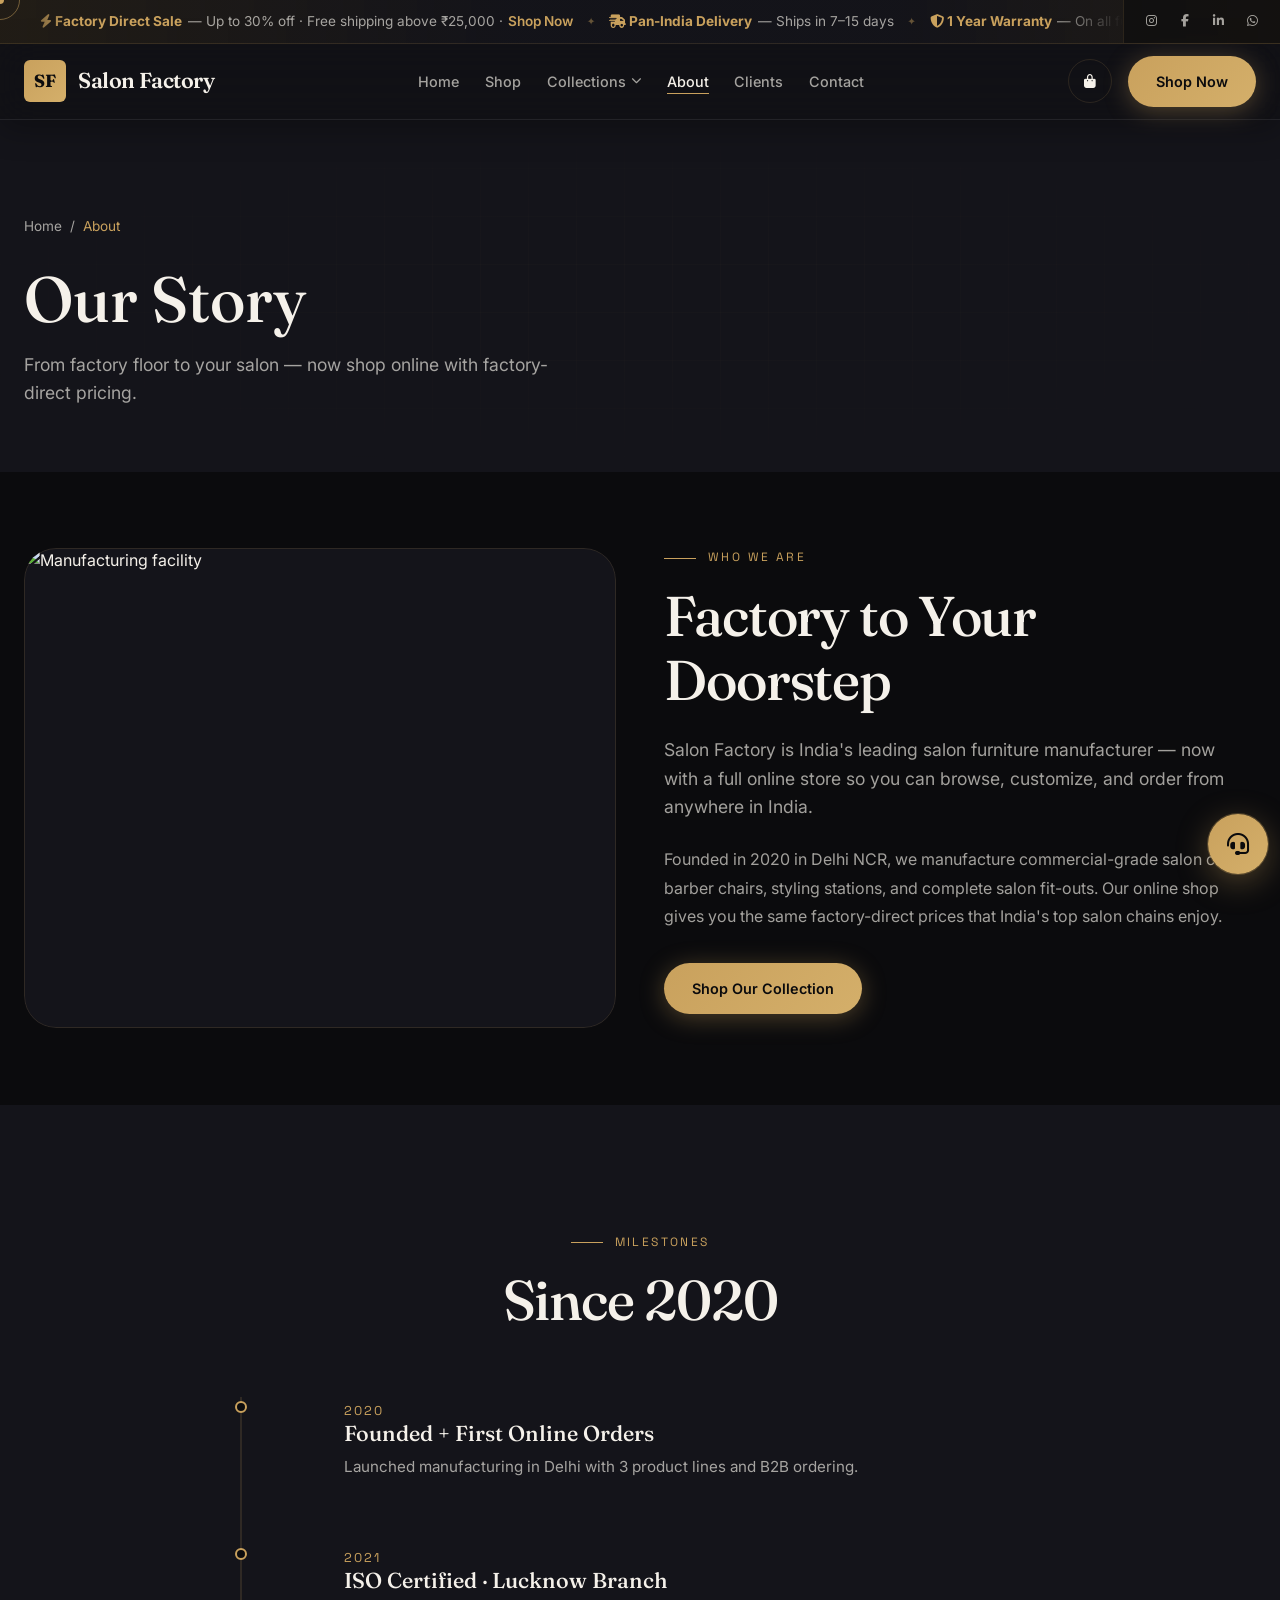
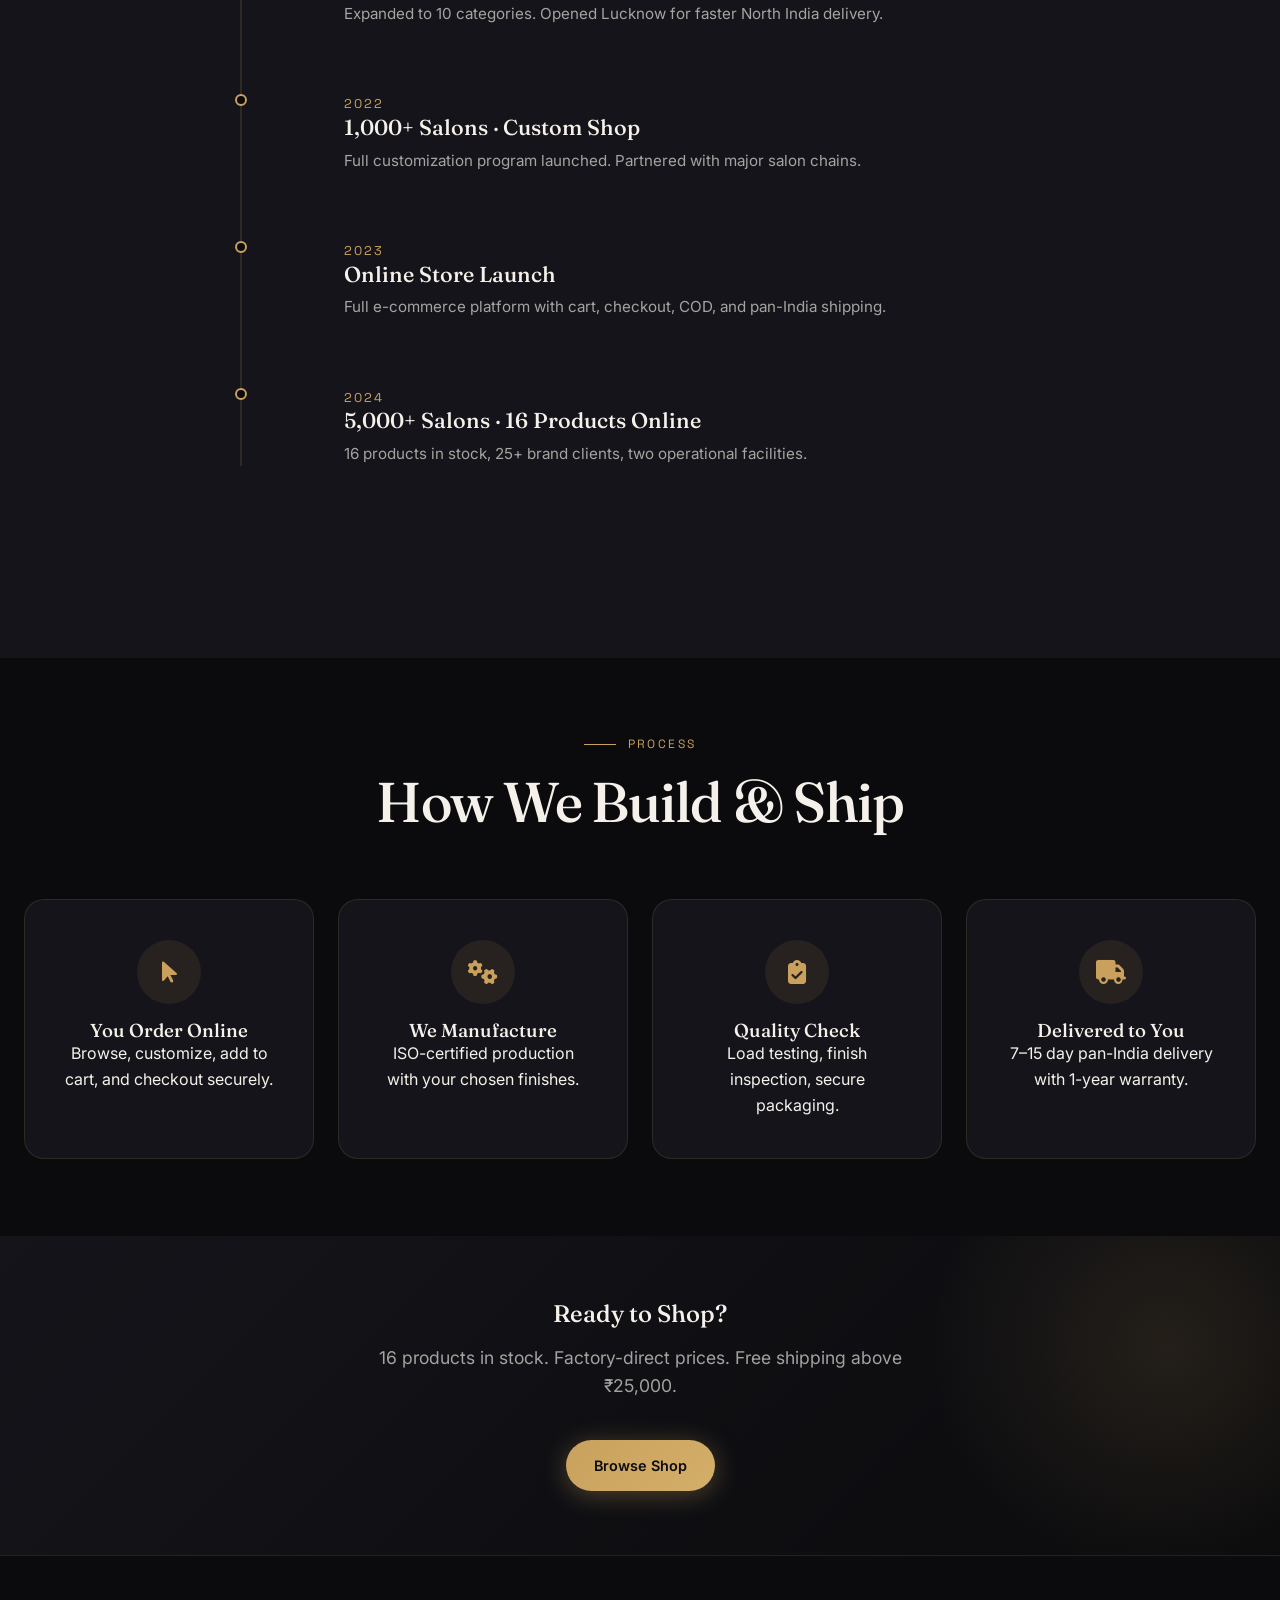
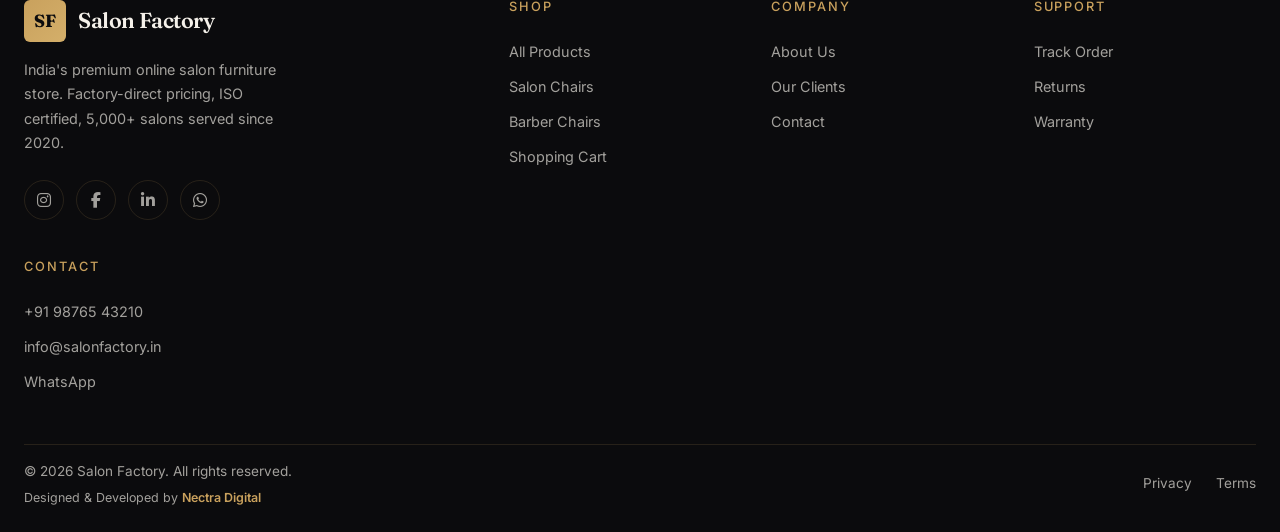
==== commit 0de336af: "Force contact FAB to bottom-right on all mobile viewports. Use pixel-based inset pinning, inline-fle" ====
--- a/about.html
+++ b/about.html
@@ -8,7 +8,7 @@
   <link rel="preconnect" href="https://fonts.gstatic.com" crossorigin>
   <link href="https://fonts.googleapis.com/css2?family=Fraunces:ital,opsz,wght@0,9..144,400;0,9..144,600;0,9..144,700;1,9..144,400&family=Inter:wght@400;500;600&family=Space+Grotesk:wght@500;600&display=swap" rel="stylesheet">
   <link rel="stylesheet" href="https://cdnjs.cloudflare.com/ajax/libs/font-awesome/6.5.1/css/all.min.css">
-  <style>html,body{background:#0B0B0D;color:#F5F1EA}@media(max-width:768px){.shop-hero-banner,.banner-marquee,.banner-social{display:none!important;visibility:hidden!important;height:0!important;pointer-events:none!important}.hero-visual{display:none!important}:root{--banner-height:0px;--header-height:56px}.site-header,.site-header.scrolled{top:0!important;background:rgba(11,11,13,.94)!important}.header-inner{padding:0 .9rem;gap:.5rem}.header-actions .btn-primary,.header-actions .header-cta-desktop{display:none!important}.header-actions{gap:.45rem}.cart-trigger,.menu-toggle{width:40px;height:40px;min-width:40px}#contact-hub{position:fixed!important;right:12px!important;left:auto!important;bottom:max(18px,env(safe-area-inset-bottom))!important;width:auto!important;transform:none!important;z-index:99999!important}}</style>
+  <style>html,body{background:#0B0B0D;color:#F5F1EA}#contact-hub{position:fixed!important;inset:auto 12px 18px auto!important;width:auto!important;transform:none!important;z-index:99999!important}#contact-hub .contact-hub-anchor{display:inline-flex!important;width:auto!important}@media(max-width:768px){.shop-hero-banner,.banner-marquee,.banner-social{display:none!important;visibility:hidden!important;height:0!important;pointer-events:none!important}.hero-visual{display:none!important}:root{--banner-height:0px;--header-height:56px}.site-header,.site-header.scrolled{top:0!important;background:rgba(11,11,13,.94)!important}.header-inner{padding:0 .9rem;gap:.5rem}.header-actions .btn-primary,.header-actions .header-cta-desktop{display:none!important}.header-actions{gap:.45rem}.cart-trigger,.menu-toggle{width:40px;height:40px;min-width:40px}#contact-hub{position:fixed!important;right:12px!important;left:auto!important;bottom:max(18px,env(safe-area-inset-bottom))!important;width:auto!important;transform:none!important;z-index:99999!important}}</style>
   <link rel="stylesheet" href="styles.css">
 </head>
 <body>
@@ -173,7 +173,7 @@
     </div>
   </footer>
 
-  <div class="contact-hub" id="contact-hub" style="position:fixed;right:12px;bottom:max(18px,env(safe-area-inset-bottom));left:auto;width:auto;transform:none;z-index:99999">
+  <div class="contact-hub" id="contact-hub" style="position:fixed!important;inset:auto 12px 18px auto!important;width:auto!important;transform:none!important;z-index:99999!important">
     <div class="contact-hub-anchor">
     <div class="contact-hub-menu" id="contact-hub-menu" aria-hidden="true">
       <button type="button" class="contact-hub-action contact-hub-action--chat" data-action="chat" aria-label="Open chatbot">
--- a/styles.css
+++ b/styles.css
@@ -4424,3 +4424,25 @@
   .cart-line-total-col strong { font-size: 1.1rem; }
   .cart-line-total-label { margin: 0; }
 }
+
+/* Contact FAB — hard pin bottom-right (all viewports) */
+#contact-hub {
+  position: fixed !important;
+  inset: auto 12px 18px auto !important;
+  top: auto !important;
+  right: 12px !important;
+  bottom: 18px !important;
+  left: auto !important;
+  width: auto !important;
+  max-width: none !important;
+  margin: 0 !important;
+  padding: 0 !important;
+  transform: none !important;
+  translate: none !important;
+  z-index: 99999 !important;
+}
+#contact-hub .contact-hub-anchor {
+  display: inline-flex !important;
+  width: auto !important;
+  justify-content: flex-end !important;
+}
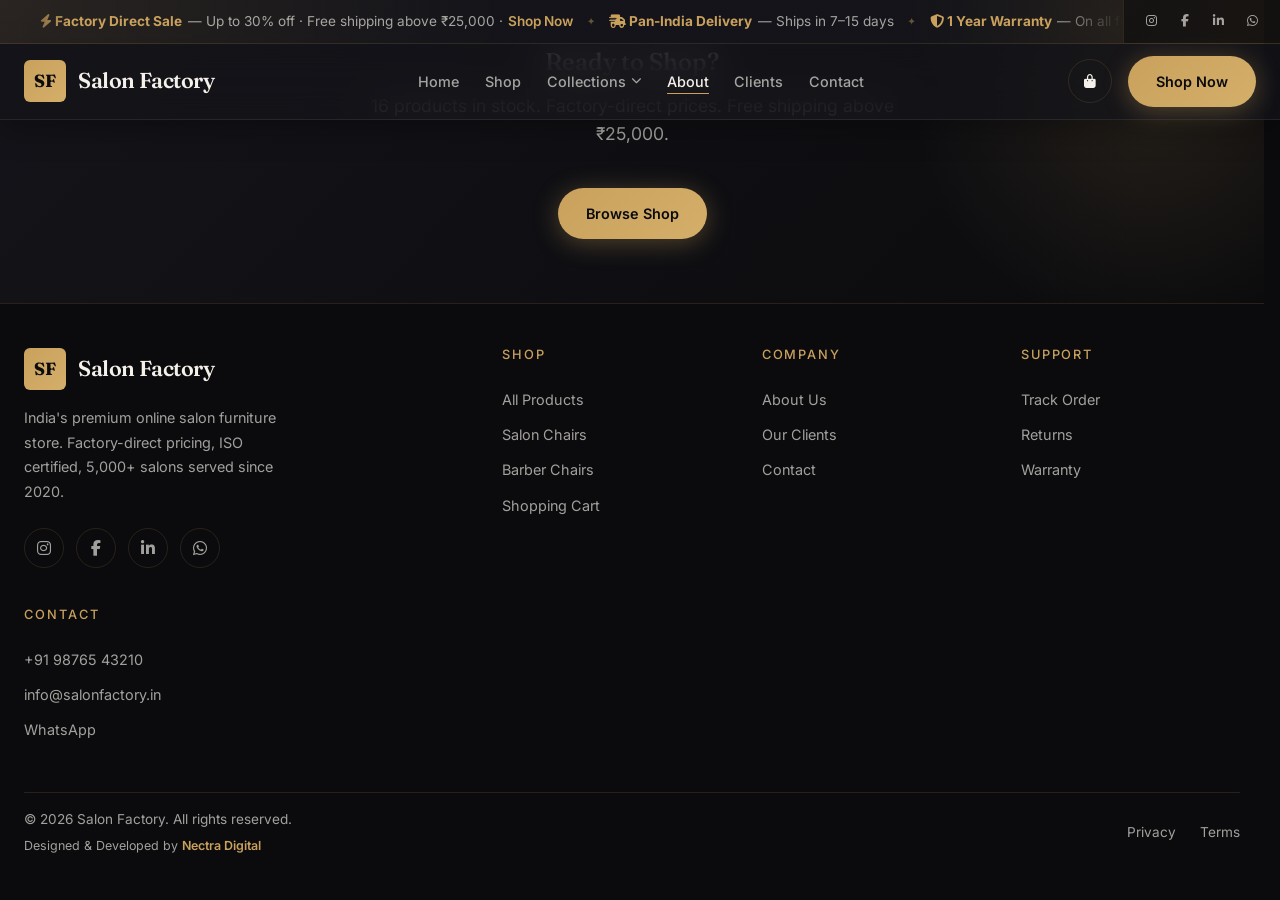
==== commit d246501b: "Consolidate contact FAB positioning into a single conflict-free layer. Add contact-hub.css as the so" ====
--- a/about.html
+++ b/about.html
@@ -8,10 +8,58 @@
   <link rel="preconnect" href="https://fonts.gstatic.com" crossorigin>
   <link href="https://fonts.googleapis.com/css2?family=Fraunces:ital,opsz,wght@0,9..144,400;0,9..144,600;0,9..144,700;1,9..144,400&family=Inter:wght@400;500;600&family=Space+Grotesk:wght@500;600&display=swap" rel="stylesheet">
   <link rel="stylesheet" href="https://cdnjs.cloudflare.com/ajax/libs/font-awesome/6.5.1/css/all.min.css">
-  <style>html,body{background:#0B0B0D;color:#F5F1EA}#contact-hub{position:fixed!important;inset:auto 12px 18px auto!important;width:auto!important;transform:none!important;z-index:99999!important}#contact-hub .contact-hub-anchor{display:inline-flex!important;width:auto!important}@media(max-width:768px){.shop-hero-banner,.banner-marquee,.banner-social{display:none!important;visibility:hidden!important;height:0!important;pointer-events:none!important}.hero-visual{display:none!important}:root{--banner-height:0px;--header-height:56px}.site-header,.site-header.scrolled{top:0!important;background:rgba(11,11,13,.94)!important}.header-inner{padding:0 .9rem;gap:.5rem}.header-actions .btn-primary,.header-actions .header-cta-desktop{display:none!important}.header-actions{gap:.45rem}.cart-trigger,.menu-toggle{width:40px;height:40px;min-width:40px}#contact-hub{position:fixed!important;right:12px!important;left:auto!important;bottom:max(18px,env(safe-area-inset-bottom))!important;width:auto!important;transform:none!important;z-index:99999!important}}</style>
+  <style>html,body{background:#0B0B0D;color:#F5F1EA}@media(max-width:768px){.shop-hero-banner,.banner-marquee,.banner-social{display:none!important;visibility:hidden!important;height:0!important;pointer-events:none!important}.hero-visual{display:none!important}:root{--banner-height:0px;--header-height:56px}.site-header,.site-header.scrolled{top:0!important;background:rgba(11,11,13,.94)!important}.header-inner{padding:0 .9rem;gap:.5rem}.header-actions .btn-primary,.header-actions .header-cta-desktop{display:none!important}.header-actions{gap:.45rem}.cart-trigger,.menu-toggle{width:40px;height:40px;min-width:40px}}</style>
   <link rel="stylesheet" href="styles.css">
+  <link rel="stylesheet" href="contact-hub.css">
 </head>
 <body>
+
+  <div class="contact-hub" id="contact-hub">
+    <div class="contact-hub-anchor">
+    <div class="contact-hub-menu" id="contact-hub-menu" aria-hidden="true">
+      <button type="button" class="contact-hub-action contact-hub-action--chat" data-action="chat" aria-label="Open chatbot">
+        <span class="contact-hub-action-icon"><i class="fas fa-robot"></i></span>
+        <span class="contact-hub-action-text"><strong>Chatbot</strong><small>Instant answers</small></span>
+      </button>
+      <a href="https://wa.me/919876543210?text=Hi%20Salon%20Factory,%20I%20need%20a%20bulk%20quote" target="_blank" rel="noopener" class="contact-hub-action contact-hub-action--wa" data-action="whatsapp" aria-label="WhatsApp">
+        <span class="contact-hub-action-icon"><i class="fab fa-whatsapp"></i></span>
+        <span class="contact-hub-action-text"><strong>WhatsApp</strong><small>Chat with us</small></span>
+      </a>
+      <a href="mailto:info@salonfactory.in?subject=Salon%20Factory%20Inquiry" class="contact-hub-action contact-hub-action--email" data-action="email" aria-label="Email">
+        <span class="contact-hub-action-icon"><i class="fas fa-envelope"></i></span>
+        <span class="contact-hub-action-text"><strong>Mail</strong><small>info@salonfactory.in</small></span>
+      </a>
+      <a href="tel:+919876543210" class="contact-hub-action contact-hub-action--call" data-action="call" aria-label="Call">
+        <span class="contact-hub-action-icon"><i class="fas fa-phone"></i></span>
+        <span class="contact-hub-action-text"><strong>Call</strong><small>+91 98765 43210</small></span>
+      </a>
+    </div>
+    <button type="button" class="contact-hub-fab" id="contact-hub-fab" aria-label="Contact options" aria-expanded="false">
+      <span class="contact-hub-fab-icon contact-hub-fab-icon--open"><i class="fas fa-headset"></i></span>
+      <span class="contact-hub-fab-icon contact-hub-fab-icon--close"><i class="fas fa-times"></i></span>
+      <span class="contact-hub-pulse" aria-hidden="true"></span>
+      <span class="contact-hub-pulse contact-hub-pulse--2" aria-hidden="true"></span>
+    </button>
+    <span class="contact-hub-label">Contact</span>
+  </div>
+
+  <div class="sf-chatbot" id="sf-chatbot" aria-hidden="true">
+    <div class="sf-chatbot-header">
+      <div class="sf-chatbot-avatar">SF</div>
+      <div>
+        <strong>SF Assistant</strong>
+        <span class="sf-chatbot-status"><i class="fas fa-circle"></i> Online · Replies instantly</span>
+      </div>
+      <button type="button" class="sf-chatbot-close" id="sf-chatbot-close" aria-label="Close chat"><i class="fas fa-times"></i></button>
+    </div>
+    <div class="sf-chatbot-messages" id="sf-chatbot-messages"></div>
+    <div class="sf-chatbot-quick" id="sf-chatbot-quick"></div>
+    <form class="sf-chatbot-form" id="sf-chatbot-form">
+      <input type="text" id="sf-chatbot-input" placeholder="Ask about products, delivery..." autocomplete="off" maxlength="300">
+      <button type="submit" aria-label="Send"><i class="fas fa-paper-plane"></i></button>
+    </form>
+  </div>
+
 
   <div class="shop-hero-banner">
     <div class="banner-marquee">
@@ -173,51 +221,6 @@
     </div>
   </footer>
 
-  <div class="contact-hub" id="contact-hub" style="position:fixed!important;inset:auto 12px 18px auto!important;width:auto!important;transform:none!important;z-index:99999!important">
-    <div class="contact-hub-anchor">
-    <div class="contact-hub-menu" id="contact-hub-menu" aria-hidden="true">
-      <button type="button" class="contact-hub-action contact-hub-action--chat" data-action="chat" aria-label="Open chatbot">
-        <span class="contact-hub-action-icon"><i class="fas fa-robot"></i></span>
-        <span class="contact-hub-action-text"><strong>Chatbot</strong><small>Instant answers</small></span>
-      </button>
-      <a href="https://wa.me/919876543210?text=Hi%20Salon%20Factory,%20I%20need%20a%20bulk%20quote" target="_blank" rel="noopener" class="contact-hub-action contact-hub-action--wa" data-action="whatsapp" aria-label="WhatsApp">
-        <span class="contact-hub-action-icon"><i class="fab fa-whatsapp"></i></span>
-        <span class="contact-hub-action-text"><strong>WhatsApp</strong><small>Chat with us</small></span>
-      </a>
-      <a href="mailto:info@salonfactory.in?subject=Salon%20Factory%20Inquiry" class="contact-hub-action contact-hub-action--email" data-action="email" aria-label="Email">
-        <span class="contact-hub-action-icon"><i class="fas fa-envelope"></i></span>
-        <span class="contact-hub-action-text"><strong>Mail</strong><small>info@salonfactory.in</small></span>
-      </a>
-      <a href="tel:+919876543210" class="contact-hub-action contact-hub-action--call" data-action="call" aria-label="Call">
-        <span class="contact-hub-action-icon"><i class="fas fa-phone"></i></span>
-        <span class="contact-hub-action-text"><strong>Call</strong><small>+91 98765 43210</small></span>
-      </a>
-    </div>
-    <button type="button" class="contact-hub-fab" id="contact-hub-fab" aria-label="Contact options" aria-expanded="false">
-      <span class="contact-hub-fab-icon contact-hub-fab-icon--open"><i class="fas fa-headset"></i></span>
-      <span class="contact-hub-fab-icon contact-hub-fab-icon--close"><i class="fas fa-times"></i></span>
-      <span class="contact-hub-pulse" aria-hidden="true"></span>
-      <span class="contact-hub-pulse contact-hub-pulse--2" aria-hidden="true"></span>
-    </button>
-    <span class="contact-hub-label">Contact</span>
-  </div>
-
-  <div class="sf-chatbot" id="sf-chatbot" aria-hidden="true">
-    <div class="sf-chatbot-header">
-      <div class="sf-chatbot-avatar">SF</div>
-      <div>
-        <strong>SF Assistant</strong>
-        <span class="sf-chatbot-status"><i class="fas fa-circle"></i> Online · Replies instantly</span>
-      </div>
-      <button type="button" class="sf-chatbot-close" id="sf-chatbot-close" aria-label="Close chat"><i class="fas fa-times"></i></button>
-    </div>
-    <div class="sf-chatbot-messages" id="sf-chatbot-messages"></div>
-    <div class="sf-chatbot-quick" id="sf-chatbot-quick"></div>
-    <form class="sf-chatbot-form" id="sf-chatbot-form">
-      <input type="text" id="sf-chatbot-input" placeholder="Ask about products, delivery..." autocomplete="off" maxlength="300">
-      <button type="submit" aria-label="Send"><i class="fas fa-paper-plane"></i></button>
-    </form>
-  </div>
   <script src="contact-hub.js"></script>
   <script src="products.js" defer></script>
   <script src="script.js" defer></script>
--- a/styles.css
+++ b/styles.css
@@ -2580,31 +2580,6 @@
   }
   .process-grid { grid-template-columns: 1fr; }
   .mega-menu { display: none; }
-  .contact-hub {
-    bottom: max(18px, env(safe-area-inset-bottom, 0px)) !important;
-    right: max(12px, env(safe-area-inset-right, 0px)) !important;
-    left: auto !important;
-    width: auto !important;
-    max-width: none !important;
-    transform: none !important;
-  }
-  .contact-hub-menu,
-  .contact-hub-action {
-    min-width: min(260px, calc(100vw - 2rem));
-  }
-  .contact-hub-fab {
-    width: 56px;
-    height: 56px;
-    font-size: 1.25rem;
-  }
-  .sf-chatbot {
-    right: max(12px, env(safe-area-inset-right, 0px)) !important;
-    bottom: calc(5.5rem + env(safe-area-inset-bottom, 0px)) !important;
-    left: max(12px, env(safe-area-inset-left, 0px)) !important;
-    width: auto !important;
-    max-width: calc(100vw - 24px) !important;
-    max-height: calc(100vh - 7rem - env(safe-area-inset-bottom, 0px));
-  }
   .mobile-menu {
     top: var(--header-height);
     padding: 1rem 1.25rem 1.5rem;
@@ -2629,7 +2604,6 @@
   .checkout-form-grid { grid-template-columns: 1fr; }
   .checkout-steps { flex-wrap: wrap; gap: 0.5rem; }
   .checkout-step-line { display: none; }
-  .contact-hub-label { display: none; }
   .reveal, .reveal-stagger > *, .line-inner { opacity: 1 !important; transform: none !important; }
 }
 
@@ -3989,23 +3963,11 @@
 .banner-social a[href*="whatsapp"]:hover { color: #25D366; }
 
 /* ============================================
-   CONTACT HUB + CHATBOT (Global)
+   CONTACT HUB + CHATBOT (visual styles only — positioning in contact-hub.css)
    ============================================ */
-.contact-hub {
-  position: fixed !important;
-  bottom: max(1.35rem, env(safe-area-inset-bottom, 0px)) !important;
-  right: max(0.5rem, env(safe-area-inset-right, 0px)) !important;
-  left: auto !important;
-  top: auto !important;
-  z-index: 99999 !important;
-  pointer-events: auto !important;
-  margin: 0 !important;
-  transform: none !important;
-  width: auto !important;
-}
 .contact-hub-anchor {
   position: relative;
-  display: flex;
+  display: inline-flex;
   align-items: center;
   justify-content: flex-end;
   pointer-events: auto;
@@ -4173,10 +4135,6 @@
 }
 
 .sf-chatbot {
-  position: fixed !important;
-  bottom: 6.25rem !important;
-  right: max(0.5rem, env(safe-area-inset-right, 0px)) !important;
-  left: auto !important;
   width: 100%;
   max-width: 380px;
   height: 520px;
@@ -4185,7 +4143,6 @@
   border: 1px solid rgba(201, 161, 93, 0.25);
   border-radius: var(--radius-xl);
   box-shadow: 0 28px 80px rgba(0, 0, 0, 0.55);
-  z-index: 99998 !important;
   display: flex;
   flex-direction: column;
   overflow: hidden;
@@ -4424,25 +4381,3 @@
   .cart-line-total-col strong { font-size: 1.1rem; }
   .cart-line-total-label { margin: 0; }
 }
-
-/* Contact FAB — hard pin bottom-right (all viewports) */
-#contact-hub {
-  position: fixed !important;
-  inset: auto 12px 18px auto !important;
-  top: auto !important;
-  right: 12px !important;
-  bottom: 18px !important;
-  left: auto !important;
-  width: auto !important;
-  max-width: none !important;
-  margin: 0 !important;
-  padding: 0 !important;
-  transform: none !important;
-  translate: none !important;
-  z-index: 99999 !important;
-}
-#contact-hub .contact-hub-anchor {
-  display: inline-flex !important;
-  width: auto !important;
-  justify-content: flex-end !important;
-}
--- a/contact-hub.css
+++ b/contact-hub.css
@@ -0,0 +1,83 @@
+/**
+ * Contact FAB + Chatbot positioning — single source of truth.
+ * Load after styles.css. Do not duplicate these rules elsewhere.
+ */
+
+#contact-hub,
+#contact-hub.contact-hub {
+  position: fixed;
+  top: auto;
+  right: 16px;
+  bottom: 20px;
+  left: auto;
+  width: auto;
+  max-width: none;
+  margin: 0;
+  padding: 0;
+  transform: none;
+  translate: none;
+  z-index: 99999;
+  pointer-events: auto;
+  box-sizing: border-box;
+}
+
+#contact-hub .contact-hub-anchor {
+  position: relative;
+  display: inline-flex;
+  align-items: center;
+  justify-content: flex-end;
+  width: auto;
+  max-width: none;
+  margin: 0;
+  padding: 0;
+  pointer-events: auto;
+}
+
+#sf-chatbot {
+  position: fixed;
+  top: auto;
+  right: 16px;
+  bottom: 6.25rem;
+  left: auto;
+  z-index: 99998;
+}
+
+@media (max-width: 768px) {
+  #contact-hub,
+  #contact-hub.contact-hub {
+    right: 14px;
+    bottom: max(18px, env(safe-area-inset-bottom, 0px));
+  }
+
+  #contact-hub .contact-hub-fab {
+    width: 56px;
+    height: 56px;
+    font-size: 1.25rem;
+  }
+
+  #contact-hub .contact-hub-menu,
+  #contact-hub .contact-hub-action {
+    min-width: min(260px, calc(100vw - 2rem));
+  }
+
+  #contact-hub .contact-hub-label {
+    display: none;
+  }
+
+  #sf-chatbot {
+    right: 14px;
+    left: 14px;
+    bottom: calc(5.5rem + env(safe-area-inset-bottom, 0px));
+    width: auto;
+    max-width: calc(100vw - 28px);
+    max-height: calc(100vh - 7rem - env(safe-area-inset-bottom, 0px));
+  }
+}
+
+@media (min-width: 769px) and (max-width: 1024px) {
+  #contact-hub,
+  #contact-hub.contact-hub {
+    right: 16px;
+    bottom: 22px;
+  }
+}
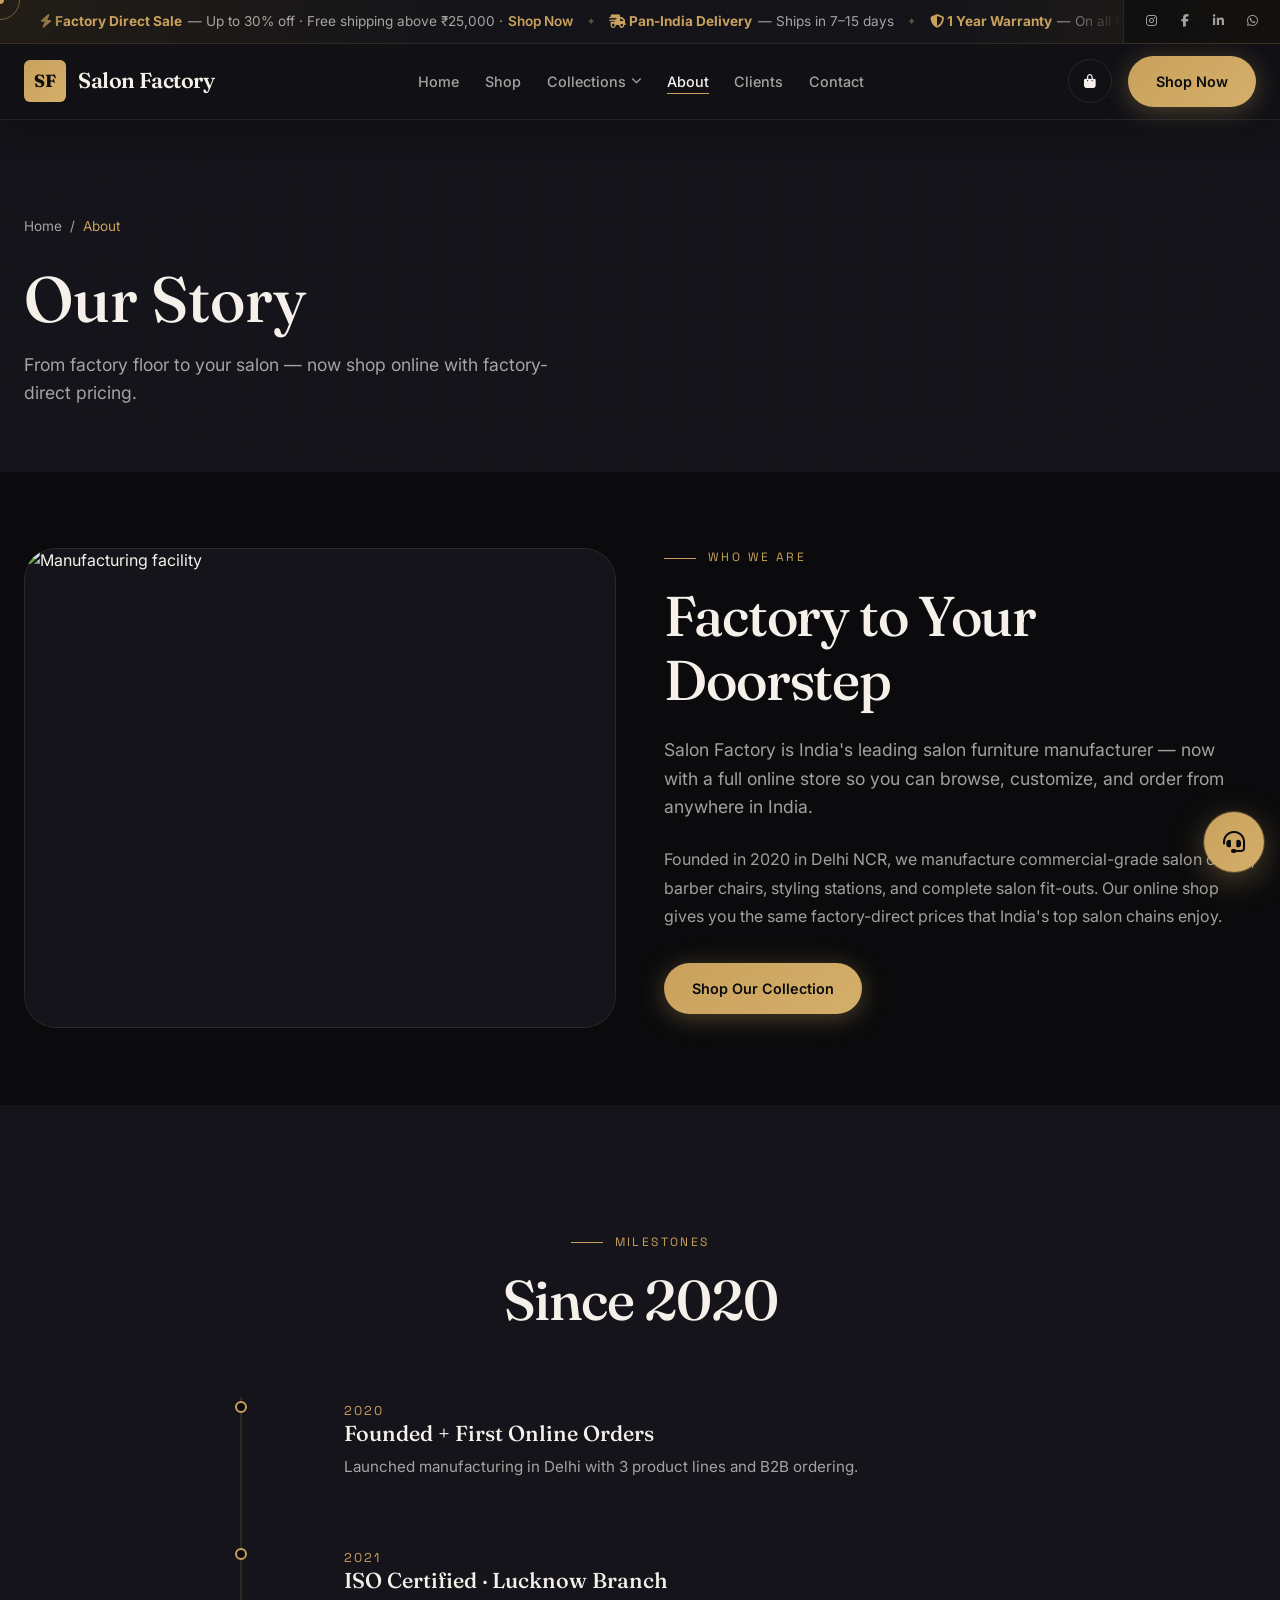
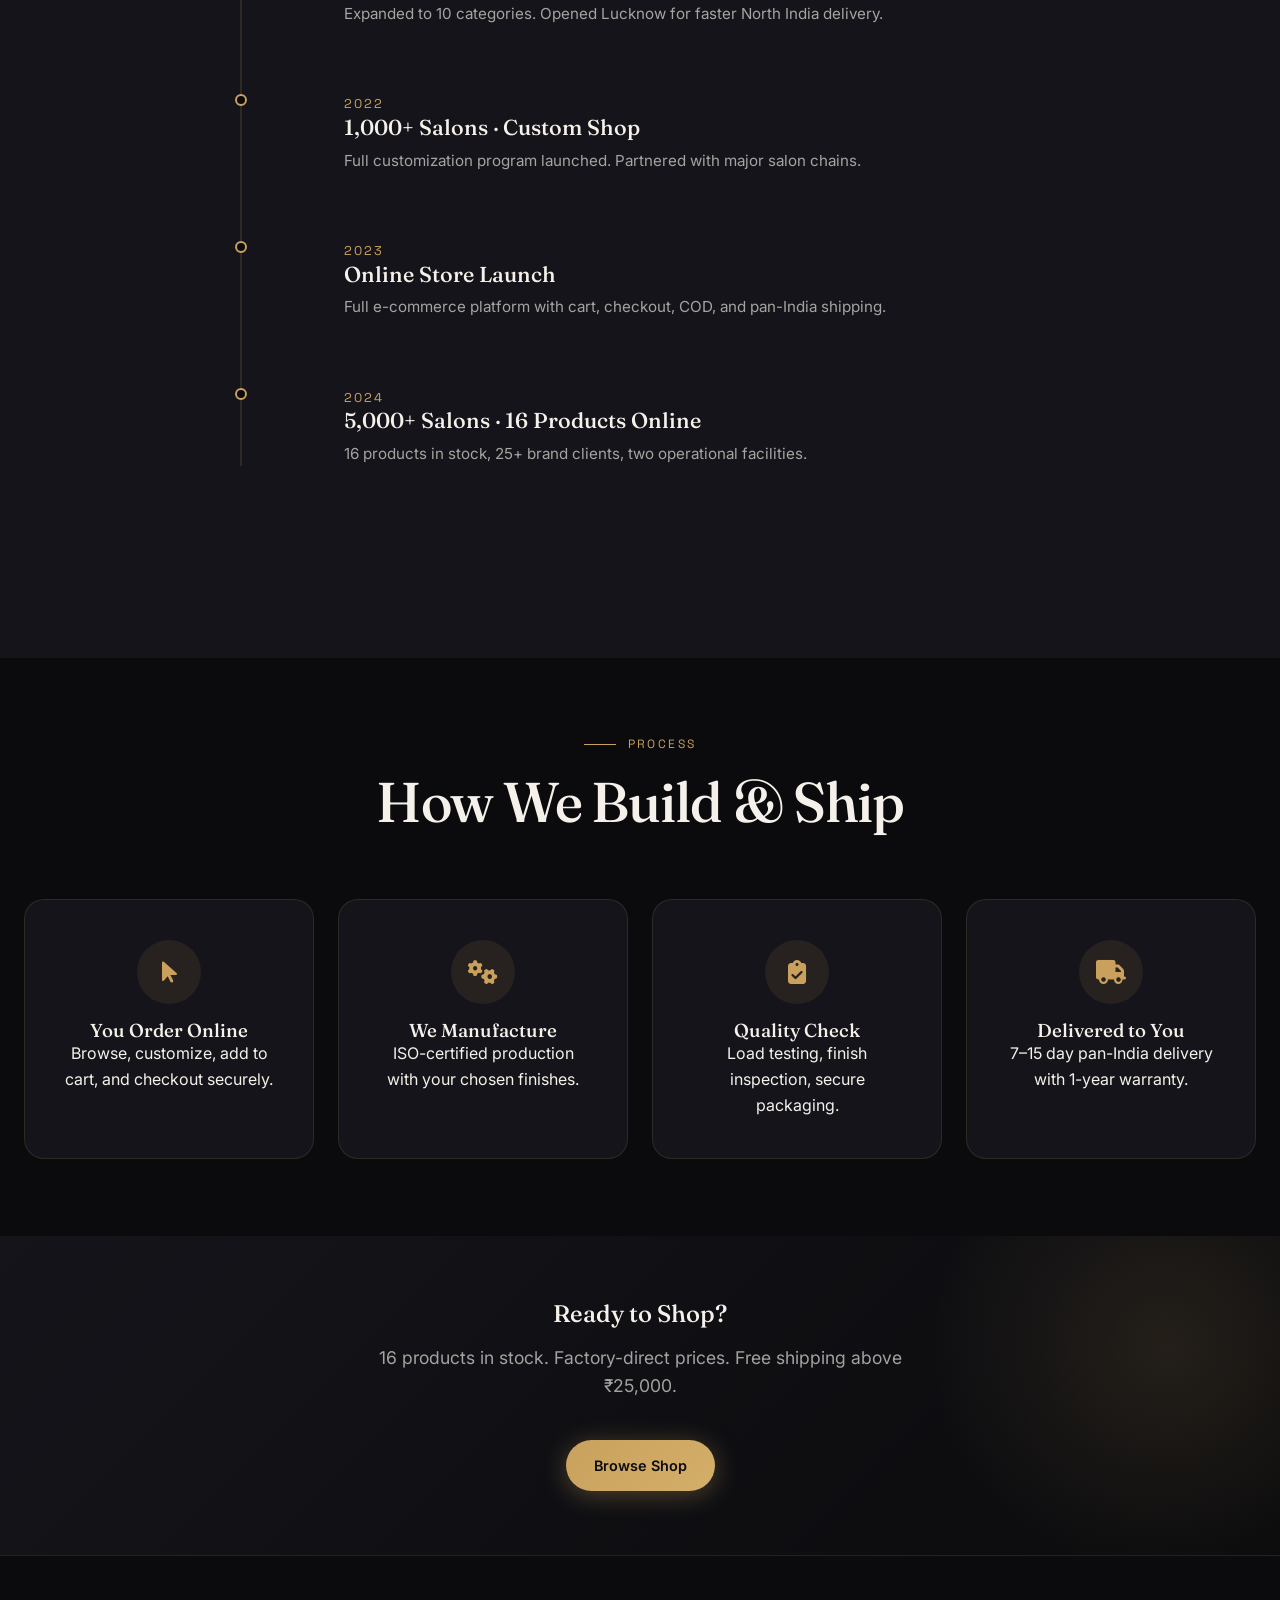
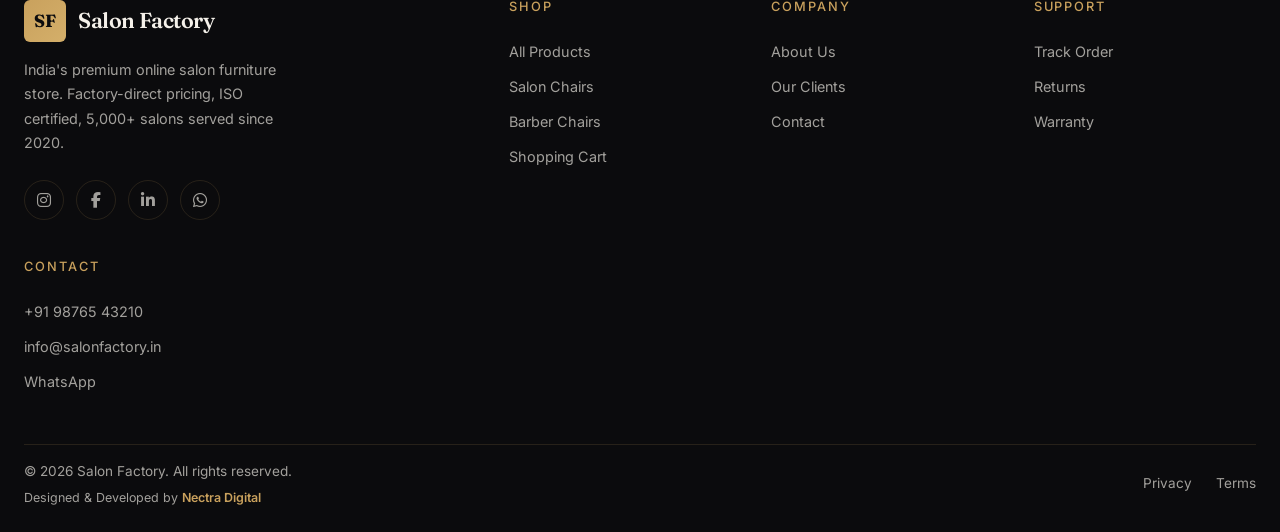
==== commit 50017df1: "Fix broken contact-hub HTML that wrapped entire page layout. Close missing divs on seven pages so ma" ====
--- a/about.html
+++ b/about.html
@@ -41,6 +41,7 @@
       <span class="contact-hub-pulse contact-hub-pulse--2" aria-hidden="true"></span>
     </button>
     <span class="contact-hub-label">Contact</span>
+    </div>
   </div>
 
   <div class="sf-chatbot" id="sf-chatbot" aria-hidden="true">
